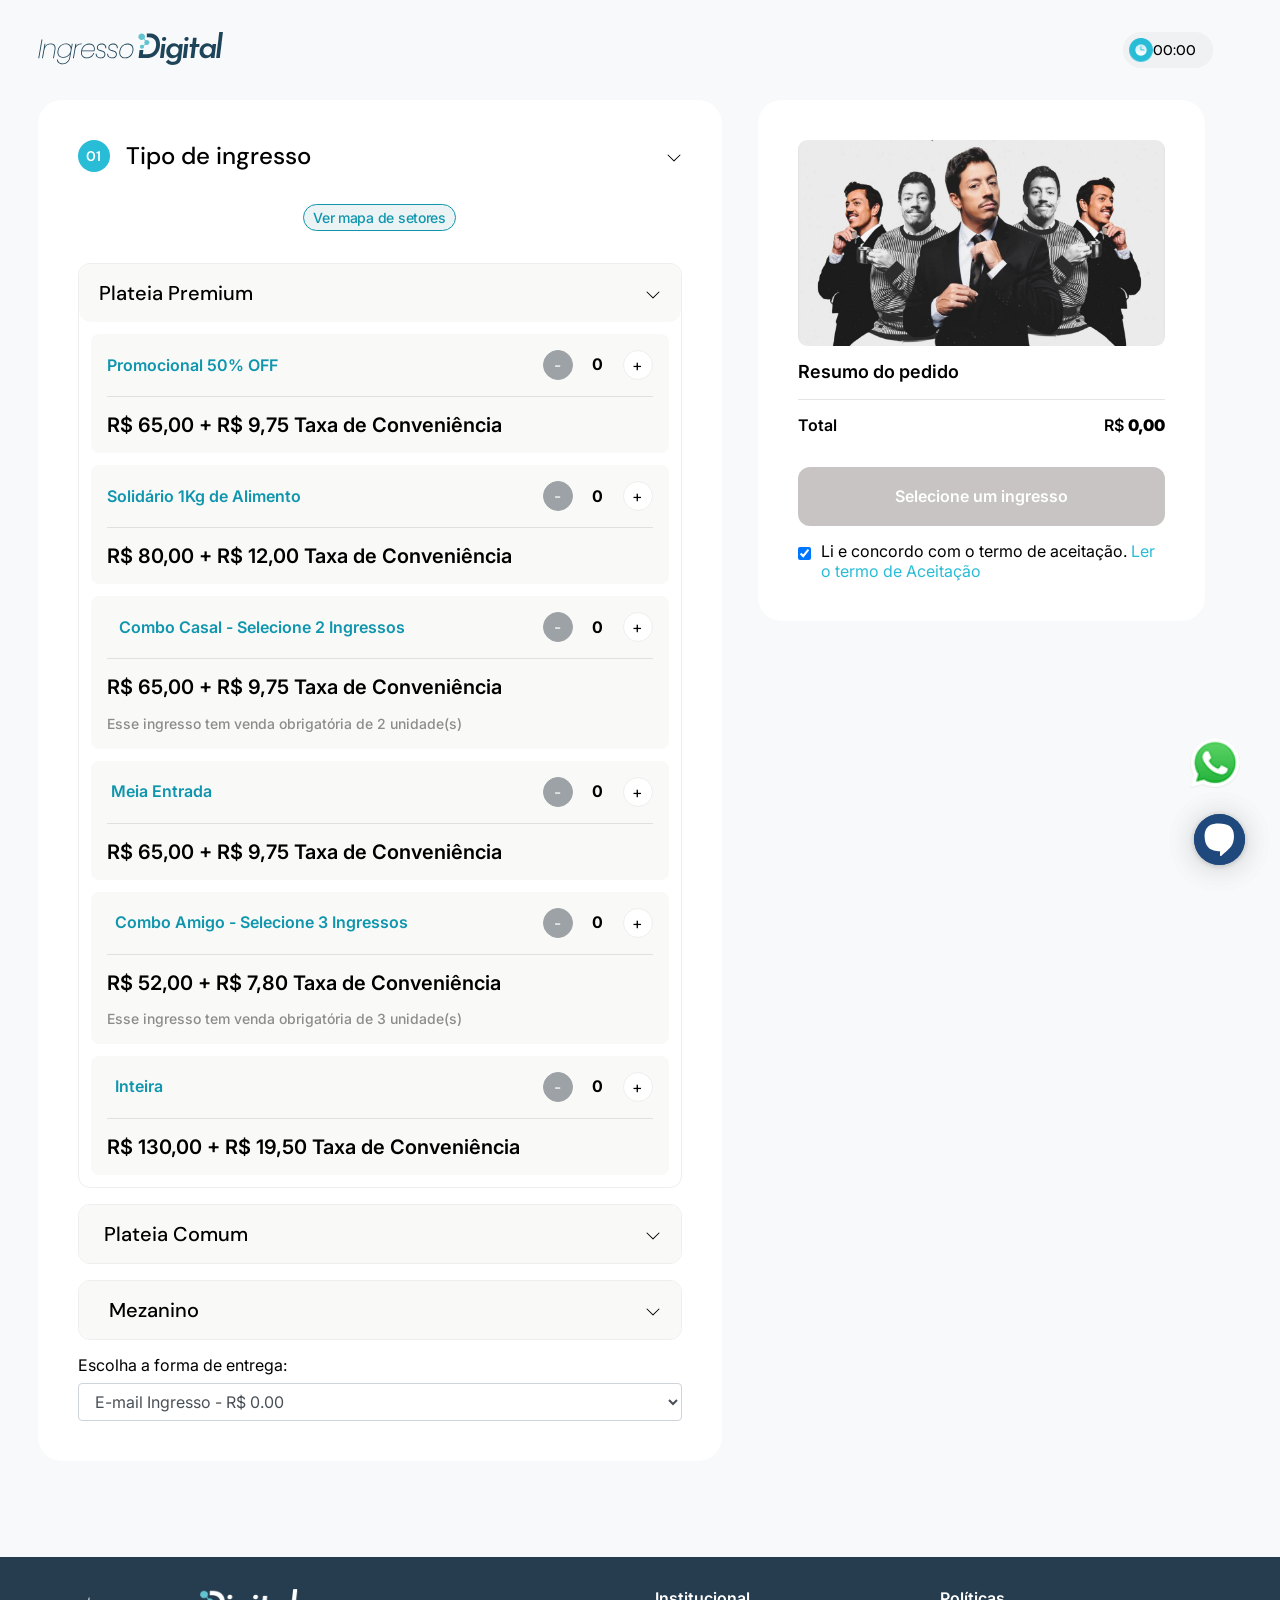
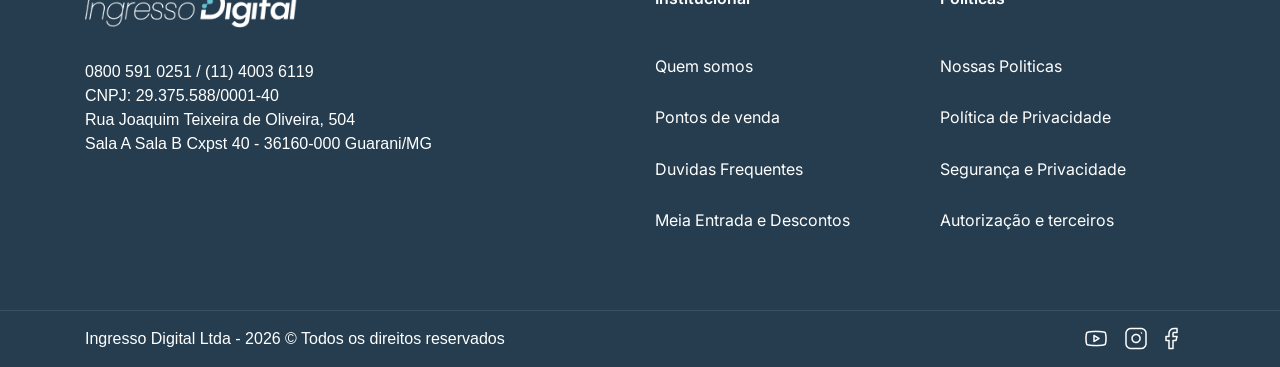
==== lngressos.html @ 779baa6c "Add files via upload" ====
<!DOCTYPE html>
<!-- saved from url=(0068)https://ingressodigital.com/comprar/19574/bruna-louise-meus-15-anos- -->
<html lang="pt-BR" class="win-magic svg-magic" data-magic-ua="opera" data-magic-ua-ver="129" data-magic-engine="webkit" data-magic-engine-ver="537.36" style="--perto-main-color: #01516f;"><head><meta http-equiv="Content-Type" content="text/html; charset=UTF-8"><style id="mz-runtime-css" type="text/css"></style><style id="magiczoom-reset-css" type="text/css"></style>
  
  <meta name="viewport" content="width=device-width, initial-scale=1.0">
  <title>Ingresso Digital</title>
  <meta name="description" content="Plataforma de venda de Ingressos">
	<meta name="keywords" content="">
	<meta name="author" content="">
	<meta name="MobileOptimized" content="320">
  <meta name="format-detection" content="telephone=no">

  <!-- Start org site -->
	<meta property="og:image" content="https://imgur.com/Awr9QWq.png">
	<meta property="og:image:secure_url" content="https://imgur.com/Awr9QWq.png"> 
	<meta property="og:image:type" content="image/jpg">
	<meta property="og:image:width" content="1200">
	<meta property="og:image:height" content="600">
	<meta property="og:url" content="/comprar/19574/bruna-louise-meus-15-anos-">
	<meta property="og:title" content="Bruna Louise | Meus 15 Anos!">
	<meta property="og:description" content="Plataforma de venda de Ingressos">
	<meta property="og:type" content="website">
	<!-- End org site -->

  <link rel="shortcut icon" type="image/png" href="https://ingressodigital.com/assets/img/favicon.ico">
  <script type="text/javascript" async="" src="./lngressos_files/js"></script><script type="text/javascript" async="" src="./lngressos_files/events.js"></script><script type="text/javascript" async="" src="./lngressos_files/js(1)"></script><script async="" src="./lngressos_files/gtm.js"></script><script async="" src="./lngressos_files/gtm.js"></script><script type="text/javascript" src="./lngressos_files/lozad.min.js"></script>
	<script src="./lngressos_files/jquery-1.12.4.min.js"></script>

  <link rel="stylesheet" href="./lngressos_files/slick.css" type="text/css">
  <link rel="stylesheet" href="./lngressos_files/slick-theme.css" type="text/css">
  <link rel="stylesheet" href="./lngressos_files/bootstrap.min.css">
  <link rel="stylesheet" href="./lngressos_files/responsive.css">
  <link rel="stylesheet" href="./lngressos_files/style.css">
    <link rel="stylesheet" href="./lngressos_files/style-perto.css">
  <link rel="stylesheet" type="text/css" href="./lngressos_files/magiczoomplus.css">

  	  <!-- Google Tag Manager - GLOBAL -->
	  <script>(function(w,d,s,l,i){w[l]=w[l]||[];w[l].push({'gtm.start':
	  new Date().getTime(),event:'gtm.js'});var f=d.getElementsByTagName(s)[0],
	  j=d.createElement(s),dl=l!='dataLayer'?'&l='+l:'';j.async=true;j.src=
	  'https://www.googletagmanager.com/gtm.js?id='+i+dl;f.parentNode.insertBefore(j,f);
	  })(window,document,'script','dataLayer','GTM-WKNSDGXD');</script>
	  <!-- End Google Tag Man -->
	
		  <!-- Google Tag Manager - EVENTO -->
	  <script>(function(w,d,s,l,i){w[l]=w[l]||[];w[l].push({'gtm.start':
	  new Date().getTime(),event:'gtm.js'});var f=d.getElementsByTagName(s)[0],
	  j=d.createElement(s),dl=l!='dataLayer'?'&l='+l:'';j.async=true;j.src=
	  'https://www.googletagmanager.com/gtm.js?id='+i+dl;f.parentNode.insertBefore(j,f);
	  })(window,document,'script','dataLayer','GTM-WKNSDGXD');</script>
	  <!-- End Google Tag Man -->
	
  <!-- Google tag (gtag.js) -->
  <script async="" src="./lngressos_files/js(2)"></script>
  <script>
    window.dataLayer = window.dataLayer || [];
    function gtag(){dataLayer.push(arguments);}
    gtag('js', new Date());

    gtag('config', 'G-C0RJ05GGE7');
  </script>

	
  <!-- Start Integração Perto Digital -->
  <script> 
    !function e() { "complete" === document.readyState ? window.setTimeout((function () { var e, n, t; e = "https://cdn.pertoplugin.link/plugin/perto.js", n = 700, t = "https://pertocdn.pertoplugin.link/plugin/perto.js", new Promise((function (o, i) { var c = document.createElement("script"); function r() { if (document.head.removeChild(c), t) { var e = document.createElement("script"); e.src = t, document.head.appendChild(e), e.onload = function () { o(!0) }, e.onerror = function () { o(!1) } } else o(!1) } c.src = e, document.head.appendChild(c); var u = setTimeout((function () { r() }), n); c.onload = function () { clearTimeout(u), o(!0) }, c.onerror = function () { clearTimeout(u), r() } })) }), 500) : window.setTimeout((function () { e() }), 700) }(); 
  </script>
  <!-- end Integração Perto Digital -->
<style type="text/css" id="operaUserStyle">
  video {
    filter: -opera-shader(url([data-uri]) -opera-args(0.50 calc(env(-opera-accent-color-r, 255)/255) calc(env(-opera-accent-color-g, 255)/255) calc(env(-opera-accent-color-b, 255)/255)));
  }
</style><style type="text/css">@media screen and (max-width: 480px), screen and (max-height: 420px) {
  .chatParent {
    overflow-y: hidden !important;
    position: static !important;
    height: 0px;
    width: 0px; } }

#blip-chat-notifications {
  background-color: #F76556;
  color: #fff;
  border-radius: 50%;
  line-height: 21px;
  font-size: 12px;
  width: 21px;
  height: 21px;
  position: fixed;
  text-align: center;
  bottom: 65px;
  right: 30px;
  opacity: 0; }

#blip-chat-container {
  position: fixed;
  bottom: 40px;
  right: 80px;
  z-index: 1000000; }
  @media screen and (max-width: 480px), screen and (max-height: 420px) {
    #blip-chat-container {
      bottom: 0px;
      right: 0px;
      position: absolute;
      height: 100%; } }
  #blip-chat-container #blip-chat-iframe {
    position: fixed;
    bottom: 90px;
    right: 38px;
    opacity: 0;
    transition: opacity 500ms, transform 500ms, visibility 500ms, height 0s 500ms;
    transform: translateY(10%);
    z-index: 1;
    height: 0;
    width: 400px;
    box-shadow: 0 0 20px 1px rgba(0, 0, 0, 0.2);
    border-radius: 5px;
    background: #faf9f8; }
    @media screen and (max-width: 480px), screen and (max-height: 420px) {
      #blip-chat-container #blip-chat-iframe {
        right: 0px;
        bottom: 0px !important;
        max-height: 100vh !important;
        width: 100vw;
        position: absolute;
        box-shadow: none; } }
    #blip-chat-container #blip-chat-iframe.blip-chat-iframe-opened {
      opacity: 1;
      transform: translateY(0);
      visibility: visible;
      transition: opacity 500ms 10ms, transform 500ms 10ms, visibility 500ms 10ms, height 0ms;
      height: 610px; }
      @media screen and (max-width: 480px), screen and (max-height: 420px) {
        #blip-chat-container #blip-chat-iframe.blip-chat-iframe-opened {
          height: 100%; } }
  #blip-chat-container #blip-chat-open-iframe {
    border-radius: 50%;
    display: flex;
    align-items: center;
    justify-content: center;
    cursor: pointer;
    z-index: 2;
    position: fixed;
    width: 4%;
    max-width: 60px;
    min-width: 48px;
    max-height: 60px;
    min-height: 48px;
    right: 35px;
    bottom: 35px;
    transition: transform 200ms, opacity 500ms, visibility 500ms;
    box-shadow: 0 1px 6px rgba(0, 0, 0, 0.1), 0 2px 32px rgba(0, 0, 0, 0.1);
    background-size: 100%;
    background-repeat: no-repeat;
    background-position: center; }
    @media screen and (max-width: 480px), screen and (max-height: 420px) {
      #blip-chat-container #blip-chat-open-iframe.opened {
        visibility: hidden !important;
        opacity: 0 !important; } }
    #blip-chat-container #blip-chat-open-iframe:active {
      transform: scale(0.9); }
    #blip-chat-container #blip-chat-open-iframe img, #blip-chat-container #blip-chat-open-iframe svg {
      width: 100%;
      height: 100%;
      border-radius: 50%; }

#blip-chat-open-iframe {
  display: none; }

#blip-chat-iframe {
  width: 100%;
  height: 100%; }
</style><script src="./lngressos_files/queue-fair-settings.js"></script><style type="text/css"></style><script type="text/javascript" async="" src="./lngressos_files/f.txt"></script><script src="./lngressos_files/perto.js"></script><script src="./lngressos_files/main.js"></script><link rel="stylesheet" href="./lngressos_files/main.css"><link rel="stylesheet" href="./lngressos_files/customcss.css" id="pertoCustomCSS"></head>
<body cz-shortcut-listen="true" style="">

		  <!-- Google Tag Manager (noscript) - GLOBAL -->
	  <noscript><iframe src="https://www.googletagmanager.com/ns.html?id=GTM-WKNSDGXD"
	  height="0" width="0" style="display:none;visibility:hidden"></iframe></noscript>
	  <!-- End Google Tag Manager (noscript) -->
	
		  <!-- Google Tag Manager (noscript) - EVENTO -->
	  <noscript><iframe src="https://www.googletagmanager.com/ns.html?id=GTM-WKNSDGXD"
	  height="0" width="0" style="display:none;visibility:hidden"></iframe></noscript>
	  <!-- End Google Tag Manager (noscript) -->
	
      <a href="https://api.whatsapp.com/send?phone=551140036119" target="_blank">
      <img src="./lngressos_files/whats.png" alt="whats-icone" class="icone-whats-flut">
    </a>
  
  
<script src="./lngressos_files/blip-chat-widget" type="text/javascript"></script>
<script>
    (function () {
        window.onload = function () {
            new BlipChat()
                .withAppKey('aW5ncmVzc29kaWdpdGFscm90ZWFkb3I6ZDkxZGI1NDItZjA5NS00MjdiLThmODItMWRmNjdiYzhjYjUw')
                .withButton({"color":"#1f497d","icon":""})
                .withCustomCommonUrl('https://ingressodigital.chat.blip.ai/')
                .build();
        }
    })();
</script>	


<style>
.container-fluid {
    max-width: 1235px;
}  
</style>

<div class="container-fluid menu-simples">
  <div class="row">
    <!--
    <div class="col-md-4">
        <button type="button" class="btn btn-fala-prod">
          <a href="#">
            <img class="lozad" data-src="assets/img/fala-prod.png"> 
            Fale com o organizador
          </a>
        </button>
    </div>
    -->

    <div class="col-md-6">
      <div>
        <a href="https://ingressodigital.com/">
          <img class="lozad logo-menu-dois fadein" data-src="/assets/img/logo-azul.svg" src="./lngressos_files/logo-azul.svg" data-loaded="true">
        </a>
      </div>
    </div>

    <div class="col-md-6 ajuste-time-mob">
      <div class="time-final-compr">
        <img class="lozad fadein" data-src="/assets/img/time-compra.png" src="./lngressos_files/time-compra.png" data-loaded="true"> 

                <span id="timer">14:23</span>
        
      </div>
    </div>
  </div>
</div>

<!-- SCRIPT FILA -->
<script data-queue-fair-client="gticket" src="./lngressos_files/queue-fair-adapter.js"></script>

<script type="text/javascript">
  const setores = [];
 

  /*if(sessionStorage.getItem('tempoCar') == null) {
    sessionStorage.setItem('tempoCar', 900);
  }*/
</script>


<section id="main">
  <form name="form_ing" id="form_ing" action="pagamento.html" method="GET" onsubmit="return redirecionaPagamento(this);">
    <div class="container-fluid">
      <div class="row">
        <div id="contedo-rolagem" class="col-md-7">
          <div class="sele-resu-pedido">

            
            <div class="titulo-step-com">
              <div class="d-flex">
                <div class="num-titulo-step">01</div> Tipo de ingresso              </div>

              <div>
                <svg xmlns="http://www.w3.org/2000/svg" width="16" height="16" fill="currentColor" class="bi bi-chevron-down" viewBox="0 0 16 16">
                  <path fill-rule="evenodd" d="M1.646 4.646a.5.5 0 0 1 .708 0L8 10.293l5.646-5.647a.5.5 0 0 1 .708.708l-6 6a.5.5 0 0 1-.708 0l-6-6a.5.5 0 0 1 0-.708"></path>
                </svg>
              </div>
            </div>

                          <button type="button" class="btn btn-mapa-ingresso" data-toggle="modal" data-target="#modalMapa">
                Ver mapa de setores
              </button>

              <div class="modal fade" id="modalMapa" tabindex="-1" role="dialog" aria-labelledby="modalMapaTitle" aria-hidden="true">
                <div class="modal-dialog modal-dialog-centered" role="document">
                  <div class="modal-content">
                    <div class="modal-header">
                      <h5 class="modal-title" id="modalMapaTitle">Mapa ilustrativo dos setores</h5>
                      <button type="button" class="close" data-dismiss="modal" aria-label="Close">
                        <span aria-hidden="true">×</span>
                      </button>
                    </div>
                    <div class="modal-body">
                      <a href="./lngressos_files/54798621115_01a50ec0d1_c(1).png" class="MagicZoom" data-options="zoomMode: magnifier; variableZoom: true" id="mz-703821235790">
                        <figure class="mz-figure mz-hover-zoom mz-magnifier-zoom mz-ready"><span id="crMz658428907486" style="display: inline; overflow: hidden; visibility: visible; color: rgb(255, 0, 0); font-size: 11px; font-weight: normal; font-family: sans-serif; position: absolute; top: 8px; left: 8px; margin: auto; width: auto; text-align: right; line-height: 2em; z-index: 2147483647;"><a href="http://www.magictoolbox.com/magiczoomplus/" onclick="this.blur();" target="_blank" style="color: inherit; text-decoration: none;" id="mzCrA658428907486">Magic Zoom Plus™ trial version</a></span><img src="./lngressos_files/54798621115_01a50ec0d1_c.png" style="max-width: 800px; max-height: 722px;"><div class="mz-lens" style="top: 0px; transform: translate(-10000px, -10000px); width: 0px; height: 0px;"><img src="./lngressos_files/54798621115_01a50ec0d1_c.png" alt="" style="position: absolute; top: 0px; left: 0px; width: 0px; height: 0px;"></div><div class="mz-nav-controls"><button type="button" title="Previous" class="mz-button mz-button-prev" style="display: none; visibility: hidden;"></button><button type="button" title="Next" class="mz-button mz-button-next" style="display: none; visibility: hidden;"></button><button type="button" title="Close" class="mz-button mz-button-close" style="display: none; visibility: hidden;"></button></div><div class="mz-loading"></div><div class="mz-hint"><span class="mz-hint-message">Hover to zoom</span></div><div class="mz-zoom-window mz-magnifier" style="top: -100000px; width: 0px; height: 0px;"><img src="./lngressos_files/54798621115_01a50ec0d1_c(1).png" alt="" style="width: 800px; height: 722px;"></div></figure>
                      </a>
                      <!--<img class="lozad foto-mapa w-100" data-src="https://live.staticflickr.com/65535/54798621115_01a50ec0d1_c.png?v=102634868769d708a2ddb47">-->
                    </div>
                    <div class="modal-footer">
                      <button type="button" class="btn btn-secondary" data-dismiss="modal">Fechar</button>
                    </div>
                  </div>
                </div>
              </div>
            
            
            <div class="accordion" id="accordionSetores">

              
              <div class="bloco-setor-ind">
                <div class="sector_title" id="heading66420">
                  <h6 data-toggle="collapse" data-target="#collapse66420" aria-expanded="true" aria-controls="collapse66420" class="">
                    <div>
                      Plateia Premium                                          </div> 
                    <div>
                      <svg xmlns="http://www.w3.org/2000/svg" width="16" height="16" fill="currentColor" class="bi bi-chevron-down" viewBox="0 0 16 16">
                        <path fill-rule="evenodd" d="M1.646 4.646a.5.5 0 0 1 .708 0L8 10.293l5.646-5.647a.5.5 0 0 1 .708.708l-6 6a.5.5 0 0 1-.708 0l-6-6a.5.5 0 0 1 0-.708"></path>
                      </svg>
                    </div>
                  </h6>
                </div>

                <div id="collapse66420" class="area-ingressos collapse show" aria-labelledby="heading66420" data-parent="#accordionSetores" style="">
    
                  
                    <script type="text/javascript">setores.push(263529);
</script>

                    <div class="area-ingresso-individual">
                      <div class="engloba-tit-btn">
                        <div class="titulo-ing-sele">
                          <h4>Promocional 50% OFF</h4>
                        </div>

                        <div class="quantity">
                          <div class="input-group-btn">
                            <button type="button" class="btn btn-secondary btn-minus" id="menos263529" onclick="setQtt(&#39;minus_263529&#39;)" disabled="">
                              -
                            </button>
                          </div>
                            <input type="text" class="input-value" name="263529" value="0" id="qtde263529" readonly="">
                          <div class="input-group-btn">
                            <button type="button" class="btn btn-secondary btn-plus" id="add263529" onclick="setQtt(&#39;plus_263529_100&#39;,100)" min="0" max="10">
                              +
                            </button>
                          </div>
                        </div>
                      </div>

                      <hr>

                      <span id="valor-ind" class="val-la-taxa">
                        R$ 65,00 + R$ 9,75 Taxa de Conveniência                      </span>

                      <div id="val-indi263529" class="valor-individual">
                        <span id="val-indi263529"> 0,00</span>
                      </div>

                                          </div>
                  
                    
                    <input type="hidden" value="74.75" name="valorTot263529" id="valorTot263529">
                    <input type="hidden" value="Plateia Premium - Promocional 50% OFF" name="nome_setor_lote263529" id="nome_setor_lote263529">
                    <input type="hidden" value="66420" name="gru_id263529" id="gru_id263529">
                    <input type="hidden" value="65" name="valor263529" id="valor263529">
                    <input type="hidden" value="9.75" name="taxa_adm263529" id="taxa_adm263529">
                    <input type="hidden" value="S" name="eve_mostra_taxa263529" id="eve_mostra_taxa263529">
                    <input type="hidden" value="2755" name="mapa_id263529" id="mapa_id263529">
                    <input type="hidden" value="N" name="aceita_bol263529" id="aceita_bol263529">
                    <input type="hidden" value="P" name="categoria263529" id="categoria263529">
                    <input type="hidden" value="237086" name="lot_cod263529" id="lot_cod263529">
                    <input type="hidden" value="S" name="img_real263529" id="img_real263529">
                    <input type="hidden" value="https://imgur.com/Awr9QWq.png" name="logo263529" id="logo263529">
                    <input type="hidden" value="0" name="lot_qtde_min263529" id="lot_qtde_min263529">
                    <input type="hidden" value="0" name="lot_qtde_max263529" id="lot_qtde_max263529">
                    <input type="hidden" value="S" name="assento_parcial263529" id="$assento_parcial263529">
                    <input type="hidden" value="#" name="assento_m263529" id="assento_m263529">

                    
                  
                    <script type="text/javascript">setores.push(263510);
</script>

                    <div class="area-ingresso-individual">
                      <div class="engloba-tit-btn">
                        <div class="titulo-ing-sele">
                          <h4>Solidário 1Kg de Alimento</h4>
                        </div>

                        <div class="quantity">
                          <div class="input-group-btn">
                            <button type="button" class="btn btn-secondary btn-minus" id="menos263510" onclick="setQtt(&#39;minus_263510&#39;)" disabled="">
                              -
                            </button>
                          </div>
                            <input type="text" class="input-value" name="263510" value="0" id="qtde263510" readonly="">
                          <div class="input-group-btn">
                            <button type="button" class="btn btn-secondary btn-plus" id="add263510" onclick="setQtt(&#39;plus_263510_100&#39;,100)" min="0" max="10">
                              +
                            </button>
                          </div>
                        </div>
                      </div>

                      <hr>

                      <span id="valor-ind" class="val-la-taxa">
                        R$ 80,00 + R$ 12,00 Taxa de Conveniência                      </span>

                      <div id="val-indi263510" class="valor-individual">
                        <span id="val-indi263510"> 0,00</span>
                      </div>

                                          </div>
                  
                    
                    <input type="hidden" value="92" name="valorTot263510" id="valorTot263510">
                    <input type="hidden" value="Plateia Premium - Solidário 1Kg de Alimento" name="nome_setor_lote263510" id="nome_setor_lote263510">
                    <input type="hidden" value="66420" name="gru_id263510" id="gru_id263510">
                    <input type="hidden" value="80" name="valor263510" id="valor263510">
                    <input type="hidden" value="12" name="taxa_adm263510" id="taxa_adm263510">
                    <input type="hidden" value="S" name="eve_mostra_taxa263510" id="eve_mostra_taxa263510">
                    <input type="hidden" value="2755" name="mapa_id263510" id="mapa_id263510">
                    <input type="hidden" value="N" name="aceita_bol263510" id="aceita_bol263510">
                    <input type="hidden" value="P" name="categoria263510" id="categoria263510">
                    <input type="hidden" value="237072" name="lot_cod263510" id="lot_cod263510">
                    <input type="hidden" value="S" name="img_real263510" id="img_real263510">
                    <input type="hidden" value="https://imgur.com/Awr9QWq.png" name="logo263510" id="logo263510">
                    <input type="hidden" value="0" name="lot_qtde_min263510" id="lot_qtde_min263510">
                    <input type="hidden" value="0" name="lot_qtde_max263510" id="lot_qtde_max263510">
                    <input type="hidden" value="S" name="assento_parcial263510" id="$assento_parcial263510">
                    <input type="hidden" value="#" name="assento_m263510" id="assento_m263510">

                    
                  
                    <script type="text/javascript">setores.push(270054);
</script>

                    <div class="area-ingresso-individual">
                      <div class="engloba-tit-btn">
                        <div class="titulo-ing-sele">
                          <h4>&nbsp; &nbsp;Combo Casal - Selecione 2 Ingressos</h4>
                        </div>

                        <div class="quantity">
                          <div class="input-group-btn">
                            <button type="button" class="btn btn-secondary btn-minus" id="menos270054" onclick="setQtt(&#39;minus_270054&#39;)" disabled="">
                              -
                            </button>
                          </div>
                            <input type="text" class="input-value" name="270054" value="0" id="qtde270054" readonly="">
                          <div class="input-group-btn">
                            <button type="button" class="btn btn-secondary btn-plus" id="add270054" onclick="setQtt(&#39;plus_270054_100&#39;,100)" min="0" max="10">
                              +
                            </button>
                          </div>
                        </div>
                      </div>

                      <hr>

                      <span id="valor-ind" class="val-la-taxa">
                        R$ 65,00 + R$ 9,75 Taxa de Conveniência                      </span>

                      <div id="val-indi270054" class="valor-individual">
                        <span id="val-indi270054"> 0,00</span>
                      </div>

                      <p class="quant-venda">Esse ingresso tem venda obrigatória de 2 unidade(s)</p>                    </div>
                  
                    
                    <input type="hidden" value="74.75" name="valorTot270054" id="valorTot270054">
                    <input type="hidden" value="Plateia Premium -    Combo Casal - Selecione 2 Ingressos" name="nome_setor_lote270054" id="nome_setor_lote270054">
                    <input type="hidden" value="66420" name="gru_id270054" id="gru_id270054">
                    <input type="hidden" value="65" name="valor270054" id="valor270054">
                    <input type="hidden" value="9.75" name="taxa_adm270054" id="taxa_adm270054">
                    <input type="hidden" value="S" name="eve_mostra_taxa270054" id="eve_mostra_taxa270054">
                    <input type="hidden" value="2755" name="mapa_id270054" id="mapa_id270054">
                    <input type="hidden" value="N" name="aceita_bol270054" id="aceita_bol270054">
                    <input type="hidden" value="P" name="categoria270054" id="categoria270054">
                    <input type="hidden" value="242785" name="lot_cod270054" id="lot_cod270054">
                    <input type="hidden" value="S" name="img_real270054" id="img_real270054">
                    <input type="hidden" value="https://imgur.com/Awr9QWq.png" name="logo270054" id="logo270054">
                    <input type="hidden" value="2" name="lot_qtde_min270054" id="lot_qtde_min270054">
                    <input type="hidden" value="2" name="lot_qtde_max270054" id="lot_qtde_max270054">
                    <input type="hidden" value="S" name="assento_parcial270054" id="$assento_parcial270054">
                    <input type="hidden" value="#" name="assento_m270054" id="assento_m270054">

                    
                  
                    <script type="text/javascript">setores.push(263509);
</script>

                    <div class="area-ingresso-individual">
                      <div class="engloba-tit-btn">
                        <div class="titulo-ing-sele">
                          <h4>&nbsp;Meia Entrada</h4>
                        </div>

                        <div class="quantity">
                          <div class="input-group-btn">
                            <button type="button" class="btn btn-secondary btn-minus" id="menos263509" onclick="setQtt(&#39;minus_263509&#39;)" disabled="">
                              -
                            </button>
                          </div>
                            <input type="text" class="input-value" name="263509" value="0" id="qtde263509" readonly="">
                          <div class="input-group-btn">
                            <button type="button" class="btn btn-secondary btn-plus" id="add263509" onclick="setQtt(&#39;plus_263509_100&#39;,100)" min="0" max="10">
                              +
                            </button>
                          </div>
                        </div>
                      </div>

                      <hr>

                      <span id="valor-ind" class="val-la-taxa">
                        R$ 65,00 + R$ 9,75 Taxa de Conveniência                      </span>

                      <div id="val-indi263509" class="valor-individual">
                        <span id="val-indi263509"> 0,00</span>
                      </div>

                                          </div>
                  
                    
                    <input type="hidden" value="74.75" name="valorTot263509" id="valorTot263509">
                    <input type="hidden" value="Plateia Premium -  Meia Entrada" name="nome_setor_lote263509" id="nome_setor_lote263509">
                    <input type="hidden" value="66420" name="gru_id263509" id="gru_id263509">
                    <input type="hidden" value="65" name="valor263509" id="valor263509">
                    <input type="hidden" value="9.75" name="taxa_adm263509" id="taxa_adm263509">
                    <input type="hidden" value="S" name="eve_mostra_taxa263509" id="eve_mostra_taxa263509">
                    <input type="hidden" value="2755" name="mapa_id263509" id="mapa_id263509">
                    <input type="hidden" value="N" name="aceita_bol263509" id="aceita_bol263509">
                    <input type="hidden" value="M" name="categoria263509" id="categoria263509">
                    <input type="hidden" value="237071" name="lot_cod263509" id="lot_cod263509">
                    <input type="hidden" value="S" name="img_real263509" id="img_real263509">
                    <input type="hidden" value="https://imgur.com/Awr9QWq.png" name="logo263509" id="logo263509">
                    <input type="hidden" value="0" name="lot_qtde_min263509" id="lot_qtde_min263509">
                    <input type="hidden" value="0" name="lot_qtde_max263509" id="lot_qtde_max263509">
                    <input type="hidden" value="S" name="assento_parcial263509" id="$assento_parcial263509">
                    <input type="hidden" value="#" name="assento_m263509" id="assento_m263509">

                    
                  
                    <script type="text/javascript">setores.push(270053);
</script>

                    <div class="area-ingresso-individual">
                      <div class="engloba-tit-btn">
                        <div class="titulo-ing-sele">
                          <h4>&nbsp;&nbsp;Combo Amigo - Selecione 3 Ingressos</h4>
                        </div>

                        <div class="quantity">
                          <div class="input-group-btn">
                            <button type="button" class="btn btn-secondary btn-minus" id="menos270053" onclick="setQtt(&#39;minus_270053&#39;)" disabled="">
                              -
                            </button>
                          </div>
                            <input type="text" class="input-value" name="270053" value="0" id="qtde270053" readonly="">
                          <div class="input-group-btn">
                            <button type="button" class="btn btn-secondary btn-plus" id="add270053" onclick="setQtt(&#39;plus_270053_100&#39;,100)" min="0" max="10">
                              +
                            </button>
                          </div>
                        </div>
                      </div>

                      <hr>

                      <span id="valor-ind" class="val-la-taxa">
                        R$ 52,00 + R$ 7,80 Taxa de Conveniência                      </span>

                      <div id="val-indi270053" class="valor-individual">
                        <span id="val-indi270053"> 0,00</span>
                      </div>

                      <p class="quant-venda">Esse ingresso tem venda obrigatória de 3 unidade(s)</p>                    </div>
                  
                    
                    <input type="hidden" value="59.8" name="valorTot270053" id="valorTot270053">
                    <input type="hidden" value="Plateia Premium -   Combo Amigo - Selecione 3 Ingressos" name="nome_setor_lote270053" id="nome_setor_lote270053">
                    <input type="hidden" value="66420" name="gru_id270053" id="gru_id270053">
                    <input type="hidden" value="52" name="valor270053" id="valor270053">
                    <input type="hidden" value="7.8" name="taxa_adm270053" id="taxa_adm270053">
                    <input type="hidden" value="S" name="eve_mostra_taxa270053" id="eve_mostra_taxa270053">
                    <input type="hidden" value="2755" name="mapa_id270053" id="mapa_id270053">
                    <input type="hidden" value="N" name="aceita_bol270053" id="aceita_bol270053">
                    <input type="hidden" value="P" name="categoria270053" id="categoria270053">
                    <input type="hidden" value="242786" name="lot_cod270053" id="lot_cod270053">
                    <input type="hidden" value="S" name="img_real270053" id="img_real270053">
                    <input type="hidden" value="https://imgur.com/Awr9QWq.png" name="logo270053" id="logo270053">
                    <input type="hidden" value="3" name="lot_qtde_min270053" id="lot_qtde_min270053">
                    <input type="hidden" value="3" name="lot_qtde_max270053" id="lot_qtde_max270053">
                    <input type="hidden" value="S" name="assento_parcial270053" id="$assento_parcial270053">
                    <input type="hidden" value="#" name="assento_m270053" id="assento_m270053">

                    
                  
                    <script type="text/javascript">setores.push(263508);
</script>

                    <div class="area-ingresso-individual">
                      <div class="engloba-tit-btn">
                        <div class="titulo-ing-sele">
                          <h4>&nbsp;&nbsp;Inteira</h4>
                        </div>

                        <div class="quantity">
                          <div class="input-group-btn">
                            <button type="button" class="btn btn-secondary btn-minus" id="menos263508" onclick="setQtt(&#39;minus_263508&#39;)" disabled="">
                              -
                            </button>
                          </div>
                            <input type="text" class="input-value" name="263508" value="0" id="qtde263508" readonly="">
                          <div class="input-group-btn">
                            <button type="button" class="btn btn-secondary btn-plus" id="add263508" onclick="setQtt(&#39;plus_263508_100&#39;,100)" min="0" max="10">
                              +
                            </button>
                          </div>
                        </div>
                      </div>

                      <hr>

                      <span id="valor-ind" class="val-la-taxa">
                        R$ 130,00 + R$ 19,50 Taxa de Conveniência                      </span>

                      <div id="val-indi263508" class="valor-individual">
                        <span id="val-indi263508"> 0,00</span>
                      </div>

                                          </div>
                  
                    
                    <input type="hidden" value="149.5" name="valorTot263508" id="valorTot263508">
                    <input type="hidden" value="Plateia Premium -   Inteira" name="nome_setor_lote263508" id="nome_setor_lote263508">
                    <input type="hidden" value="66420" name="gru_id263508" id="gru_id263508">
                    <input type="hidden" value="130" name="valor263508" id="valor263508">
                    <input type="hidden" value="19.5" name="taxa_adm263508" id="taxa_adm263508">
                    <input type="hidden" value="S" name="eve_mostra_taxa263508" id="eve_mostra_taxa263508">
                    <input type="hidden" value="2755" name="mapa_id263508" id="mapa_id263508">
                    <input type="hidden" value="N" name="aceita_bol263508" id="aceita_bol263508">
                    <input type="hidden" value="I" name="categoria263508" id="categoria263508">
                    <input type="hidden" value="237070" name="lot_cod263508" id="lot_cod263508">
                    <input type="hidden" value="S" name="img_real263508" id="img_real263508">
                    <input type="hidden" value="https://imgur.com/Awr9QWq.png" name="logo263508" id="logo263508">
                    <input type="hidden" value="0" name="lot_qtde_min263508" id="lot_qtde_min263508">
                    <input type="hidden" value="0" name="lot_qtde_max263508" id="lot_qtde_max263508">
                    <input type="hidden" value="S" name="assento_parcial263508" id="$assento_parcial263508">
                    <input type="hidden" value="#" name="assento_m263508" id="assento_m263508">

                    
                  
                </div>
              </div>

              
              <div class="bloco-setor-ind">
                <div class="sector_title" id="heading66421">
                  <h6 data-toggle="collapse" data-target="#collapse66421" aria-expanded="false" aria-controls="collapse66421" class="collapsed">
                    <div>
                      &nbsp;Plateia Comum                                          </div> 
                    <div>
                      <svg xmlns="http://www.w3.org/2000/svg" width="16" height="16" fill="currentColor" class="bi bi-chevron-down" viewBox="0 0 16 16">
                        <path fill-rule="evenodd" d="M1.646 4.646a.5.5 0 0 1 .708 0L8 10.293l5.646-5.647a.5.5 0 0 1 .708.708l-6 6a.5.5 0 0 1-.708 0l-6-6a.5.5 0 0 1 0-.708"></path>
                      </svg>
                    </div>
                  </h6>
                </div>

                <div id="collapse66421" class="area-ingressos collapse" aria-labelledby="heading66421" data-parent="#accordionSetores" style="">
    
                  
                    <script type="text/javascript">setores.push(263530);
</script>

                    <div class="area-ingresso-individual">
                      <div class="engloba-tit-btn">
                        <div class="titulo-ing-sele">
                          <h4>Promocional 50% OFF</h4>
                        </div>

                        <div class="quantity">
                          <div class="input-group-btn">
                            <button type="button" class="btn btn-secondary btn-minus" id="menos263530" onclick="setQtt(&#39;minus_263530&#39;)" disabled="">
                              -
                            </button>
                          </div>
                            <input type="text" class="input-value" name="263530" value="0" id="qtde263530" readonly="">
                          <div class="input-group-btn">
                            <button type="button" class="btn btn-secondary btn-plus" id="add263530" onclick="setQtt(&#39;plus_263530_100&#39;,100)" min="0" max="10">
                              +
                            </button>
                          </div>
                        </div>
                      </div>

                      <hr>

                      <span id="valor-ind" class="val-la-taxa">
                        R$ 60,00 + R$ 9,00 Taxa de Conveniência                      </span>

                      <div id="val-indi263530" class="valor-individual">
                        <span id="val-indi263530"> 0,00</span>
                      </div>

                                          </div>
                  
                    
                    <input type="hidden" value="69" name="valorTot263530" id="valorTot263530">
                    <input type="hidden" value=" Plateia Comum - Promocional 50% OFF" name="nome_setor_lote263530" id="nome_setor_lote263530">
                    <input type="hidden" value="66421" name="gru_id263530" id="gru_id263530">
                    <input type="hidden" value="60" name="valor263530" id="valor263530">
                    <input type="hidden" value="9" name="taxa_adm263530" id="taxa_adm263530">
                    <input type="hidden" value="S" name="eve_mostra_taxa263530" id="eve_mostra_taxa263530">
                    <input type="hidden" value="2756" name="mapa_id263530" id="mapa_id263530">
                    <input type="hidden" value="N" name="aceita_bol263530" id="aceita_bol263530">
                    <input type="hidden" value="P" name="categoria263530" id="categoria263530">
                    <input type="hidden" value="237087" name="lot_cod263530" id="lot_cod263530">
                    <input type="hidden" value="S" name="img_real263530" id="img_real263530">
                    <input type="hidden" value="https://imgur.com/Awr9QWq.png" name="logo263530" id="logo263530">
                    <input type="hidden" value="0" name="lot_qtde_min263530" id="lot_qtde_min263530">
                    <input type="hidden" value="0" name="lot_qtde_max263530" id="lot_qtde_max263530">
                    <input type="hidden" value="S" name="assento_parcial263530" id="$assento_parcial263530">
                    <input type="hidden" value="#" name="assento_m263530" id="assento_m263530">

                    
                  
                    <script type="text/javascript">setores.push(263516);
</script>

                    <div class="area-ingresso-individual">
                      <div class="engloba-tit-btn">
                        <div class="titulo-ing-sele">
                          <h4>Solidário 1Kg de Alimento</h4>
                        </div>

                        <div class="quantity">
                          <div class="input-group-btn">
                            <button type="button" class="btn btn-secondary btn-minus" id="menos263516" onclick="setQtt(&#39;minus_263516&#39;)" disabled="">
                              -
                            </button>
                          </div>
                            <input type="text" class="input-value" name="263516" value="0" id="qtde263516" readonly="">
                          <div class="input-group-btn">
                            <button type="button" class="btn btn-secondary btn-plus" id="add263516" onclick="setQtt(&#39;plus_263516_100&#39;,100)" min="0" max="10">
                              +
                            </button>
                          </div>
                        </div>
                      </div>

                      <hr>

                      <span id="valor-ind" class="val-la-taxa">
                        R$ 70,00 + R$ 10,50 Taxa de Conveniência                      </span>

                      <div id="val-indi263516" class="valor-individual">
                        <span id="val-indi263516"> 0,00</span>
                      </div>

                                          </div>
                  
                    
                    <input type="hidden" value="80.5" name="valorTot263516" id="valorTot263516">
                    <input type="hidden" value=" Plateia Comum - Solidário 1Kg de Alimento" name="nome_setor_lote263516" id="nome_setor_lote263516">
                    <input type="hidden" value="66421" name="gru_id263516" id="gru_id263516">
                    <input type="hidden" value="70" name="valor263516" id="valor263516">
                    <input type="hidden" value="10.5" name="taxa_adm263516" id="taxa_adm263516">
                    <input type="hidden" value="S" name="eve_mostra_taxa263516" id="eve_mostra_taxa263516">
                    <input type="hidden" value="2756" name="mapa_id263516" id="mapa_id263516">
                    <input type="hidden" value="N" name="aceita_bol263516" id="aceita_bol263516">
                    <input type="hidden" value="P" name="categoria263516" id="categoria263516">
                    <input type="hidden" value="237078" name="lot_cod263516" id="lot_cod263516">
                    <input type="hidden" value="S" name="img_real263516" id="img_real263516">
                    <input type="hidden" value="https://imgur.com/Awr9QWq.png" name="logo263516" id="logo263516">
                    <input type="hidden" value="0" name="lot_qtde_min263516" id="lot_qtde_min263516">
                    <input type="hidden" value="0" name="lot_qtde_max263516" id="lot_qtde_max263516">
                    <input type="hidden" value="S" name="assento_parcial263516" id="$assento_parcial263516">
                    <input type="hidden" value="#" name="assento_m263516" id="assento_m263516">

                    
                  
                    <script type="text/javascript">setores.push(270051);
</script>

                    <div class="area-ingresso-individual">
                      <div class="engloba-tit-btn">
                        <div class="titulo-ing-sele">
                          <h4>&nbsp; &nbsp;Combo Amigo - Selecione 3 Ingressos</h4>
                        </div>

                        <div class="quantity">
                          <div class="input-group-btn">
                            <button type="button" class="btn btn-secondary btn-minus" id="menos270051" onclick="setQtt(&#39;minus_270051&#39;)" disabled="">
                              -
                            </button>
                          </div>
                            <input type="text" class="input-value" name="270051" value="0" id="qtde270051" readonly="">
                          <div class="input-group-btn">
                            <button type="button" class="btn btn-secondary btn-plus" id="add270051" onclick="setQtt(&#39;plus_270051_100&#39;,100)" min="0" max="10">
                              +
                            </button>
                          </div>
                        </div>
                      </div>

                      <hr>

                      <span id="valor-ind" class="val-la-taxa">
                        R$ 48,00 + R$ 7,20 Taxa de Conveniência                      </span>

                      <div id="val-indi270051" class="valor-individual">
                        <span id="val-indi270051"> 0,00</span>
                      </div>

                      <p class="quant-venda">Esse ingresso tem venda obrigatória de 3 unidade(s)</p>                    </div>
                  
                    
                    <input type="hidden" value="55.2" name="valorTot270051" id="valorTot270051">
                    <input type="hidden" value=" Plateia Comum -    Combo Amigo - Selecione 3 Ingressos" name="nome_setor_lote270051" id="nome_setor_lote270051">
                    <input type="hidden" value="66421" name="gru_id270051" id="gru_id270051">
                    <input type="hidden" value="48" name="valor270051" id="valor270051">
                    <input type="hidden" value="7.2" name="taxa_adm270051" id="taxa_adm270051">
                    <input type="hidden" value="S" name="eve_mostra_taxa270051" id="eve_mostra_taxa270051">
                    <input type="hidden" value="2756" name="mapa_id270051" id="mapa_id270051">
                    <input type="hidden" value="N" name="aceita_bol270051" id="aceita_bol270051">
                    <input type="hidden" value="P" name="categoria270051" id="categoria270051">
                    <input type="hidden" value="242787" name="lot_cod270051" id="lot_cod270051">
                    <input type="hidden" value="S" name="img_real270051" id="img_real270051">
                    <input type="hidden" value="https://imgur.com/Awr9QWq.png" name="logo270051" id="logo270051">
                    <input type="hidden" value="3" name="lot_qtde_min270051" id="lot_qtde_min270051">
                    <input type="hidden" value="3" name="lot_qtde_max270051" id="lot_qtde_max270051">
                    <input type="hidden" value="S" name="assento_parcial270051" id="$assento_parcial270051">
                    <input type="hidden" value="#" name="assento_m270051" id="assento_m270051">

                    
                  
                    <script type="text/javascript">setores.push(270052);
</script>

                    <div class="area-ingresso-individual">
                      <div class="engloba-tit-btn">
                        <div class="titulo-ing-sele">
                          <h4>&nbsp; &nbsp;Combo Casal - Selecione 2 Ingressos</h4>
                        </div>

                        <div class="quantity">
                          <div class="input-group-btn">
                            <button type="button" class="btn btn-secondary btn-minus" id="menos270052" onclick="setQtt(&#39;minus_270052&#39;)" disabled="">
                              -
                            </button>
                          </div>
                            <input type="text" class="input-value" name="270052" value="0" id="qtde270052" readonly="">
                          <div class="input-group-btn">
                            <button type="button" class="btn btn-secondary btn-plus" id="add270052" onclick="setQtt(&#39;plus_270052_100&#39;,100)" min="0" max="10">
                              +
                            </button>
                          </div>
                        </div>
                      </div>

                      <hr>

                      <span id="valor-ind" class="val-la-taxa">
                        R$ 60,00 + R$ 9,00 Taxa de Conveniência                      </span>

                      <div id="val-indi270052" class="valor-individual">
                        <span id="val-indi270052"> 0,00</span>
                      </div>

                      <p class="quant-venda">Esse ingresso tem venda obrigatória de 2 unidade(s)</p>                    </div>
                  
                    
                    <input type="hidden" value="69" name="valorTot270052" id="valorTot270052">
                    <input type="hidden" value=" Plateia Comum -    Combo Casal - Selecione 2 Ingressos" name="nome_setor_lote270052" id="nome_setor_lote270052">
                    <input type="hidden" value="66421" name="gru_id270052" id="gru_id270052">
                    <input type="hidden" value="60" name="valor270052" id="valor270052">
                    <input type="hidden" value="9" name="taxa_adm270052" id="taxa_adm270052">
                    <input type="hidden" value="S" name="eve_mostra_taxa270052" id="eve_mostra_taxa270052">
                    <input type="hidden" value="2756" name="mapa_id270052" id="mapa_id270052">
                    <input type="hidden" value="N" name="aceita_bol270052" id="aceita_bol270052">
                    <input type="hidden" value="P" name="categoria270052" id="categoria270052">
                    <input type="hidden" value="242788" name="lot_cod270052" id="lot_cod270052">
                    <input type="hidden" value="S" name="img_real270052" id="img_real270052">
                    <input type="hidden" value="https://imgur.com/Awr9QWq.png" name="logo270052" id="logo270052">
                    <input type="hidden" value="2" name="lot_qtde_min270052" id="lot_qtde_min270052">
                    <input type="hidden" value="2" name="lot_qtde_max270052" id="lot_qtde_max270052">
                    <input type="hidden" value="S" name="assento_parcial270052" id="$assento_parcial270052">
                    <input type="hidden" value="#" name="assento_m270052" id="assento_m270052">

                    
                  
                    <script type="text/javascript">setores.push(263515);
</script>

                    <div class="area-ingresso-individual">
                      <div class="engloba-tit-btn">
                        <div class="titulo-ing-sele">
                          <h4>&nbsp;Meia Entrada</h4>
                        </div>

                        <div class="quantity">
                          <div class="input-group-btn">
                            <button type="button" class="btn btn-secondary btn-minus" id="menos263515" onclick="setQtt(&#39;minus_263515&#39;)" disabled="">
                              -
                            </button>
                          </div>
                            <input type="text" class="input-value" name="263515" value="0" id="qtde263515" readonly="">
                          <div class="input-group-btn">
                            <button type="button" class="btn btn-secondary btn-plus" id="add263515" onclick="setQtt(&#39;plus_263515_100&#39;,100)" min="0" max="10">
                              +
                            </button>
                          </div>
                        </div>
                      </div>

                      <hr>

                      <span id="valor-ind" class="val-la-taxa">
                        R$ 60,00 + R$ 9,00 Taxa de Conveniência                      </span>

                      <div id="val-indi263515" class="valor-individual">
                        <span id="val-indi263515"> 0,00</span>
                      </div>

                                          </div>
                  
                    
                    <input type="hidden" value="69" name="valorTot263515" id="valorTot263515">
                    <input type="hidden" value=" Plateia Comum -  Meia Entrada" name="nome_setor_lote263515" id="nome_setor_lote263515">
                    <input type="hidden" value="66421" name="gru_id263515" id="gru_id263515">
                    <input type="hidden" value="60" name="valor263515" id="valor263515">
                    <input type="hidden" value="9" name="taxa_adm263515" id="taxa_adm263515">
                    <input type="hidden" value="S" name="eve_mostra_taxa263515" id="eve_mostra_taxa263515">
                    <input type="hidden" value="2756" name="mapa_id263515" id="mapa_id263515">
                    <input type="hidden" value="N" name="aceita_bol263515" id="aceita_bol263515">
                    <input type="hidden" value="M" name="categoria263515" id="categoria263515">
                    <input type="hidden" value="237077" name="lot_cod263515" id="lot_cod263515">
                    <input type="hidden" value="S" name="img_real263515" id="img_real263515">
                    <input type="hidden" value="https://imgur.com/Awr9QWq.png" name="logo263515" id="logo263515">
                    <input type="hidden" value="0" name="lot_qtde_min263515" id="lot_qtde_min263515">
                    <input type="hidden" value="0" name="lot_qtde_max263515" id="lot_qtde_max263515">
                    <input type="hidden" value="S" name="assento_parcial263515" id="$assento_parcial263515">
                    <input type="hidden" value="#" name="assento_m263515" id="assento_m263515">

                    
                  
                    <script type="text/javascript">setores.push(263514);
</script>

                    <div class="area-ingresso-individual">
                      <div class="engloba-tit-btn">
                        <div class="titulo-ing-sele">
                          <h4>&nbsp;&nbsp;Inteira</h4>
                        </div>

                        <div class="quantity">
                          <div class="input-group-btn">
                            <button type="button" class="btn btn-secondary btn-minus" id="menos263514" onclick="setQtt(&#39;minus_263514&#39;)" disabled="">
                              -
                            </button>
                          </div>
                            <input type="text" class="input-value" name="263514" value="0" id="qtde263514" readonly="">
                          <div class="input-group-btn">
                            <button type="button" class="btn btn-secondary btn-plus" id="add263514" onclick="setQtt(&#39;plus_263514_100&#39;,100)" min="0" max="10">
                              +
                            </button>
                          </div>
                        </div>
                      </div>

                      <hr>

                      <span id="valor-ind" class="val-la-taxa">
                        R$ 120,00 + R$ 18,00 Taxa de Conveniência                      </span>

                      <div id="val-indi263514" class="valor-individual">
                        <span id="val-indi263514"> 0,00</span>
                      </div>

                                          </div>
                  
                    
                    <input type="hidden" value="138" name="valorTot263514" id="valorTot263514">
                    <input type="hidden" value=" Plateia Comum -   Inteira" name="nome_setor_lote263514" id="nome_setor_lote263514">
                    <input type="hidden" value="66421" name="gru_id263514" id="gru_id263514">
                    <input type="hidden" value="120" name="valor263514" id="valor263514">
                    <input type="hidden" value="18" name="taxa_adm263514" id="taxa_adm263514">
                    <input type="hidden" value="S" name="eve_mostra_taxa263514" id="eve_mostra_taxa263514">
                    <input type="hidden" value="2756" name="mapa_id263514" id="mapa_id263514">
                    <input type="hidden" value="N" name="aceita_bol263514" id="aceita_bol263514">
                    <input type="hidden" value="I" name="categoria263514" id="categoria263514">
                    <input type="hidden" value="237076" name="lot_cod263514" id="lot_cod263514">
                    <input type="hidden" value="S" name="img_real263514" id="img_real263514">
                    <input type="hidden" value="https://imgur.com/Awr9QWq.png" name="logo263514" id="logo263514">
                    <input type="hidden" value="0" name="lot_qtde_min263514" id="lot_qtde_min263514">
                    <input type="hidden" value="0" name="lot_qtde_max263514" id="lot_qtde_max263514">
                    <input type="hidden" value="S" name="assento_parcial263514" id="$assento_parcial263514">
                    <input type="hidden" value="#" name="assento_m263514" id="assento_m263514">

                    
                  
                </div>
              </div>

              
              <div class="bloco-setor-ind">
                <div class="sector_title" id="heading66422">
                  <h6 data-toggle="collapse" data-target="#collapse66422" aria-expanded="false" aria-controls="collapse66422" class="collapsed">
                    <div>
                      &nbsp;&nbsp;Mezanino                                          </div> 
                    <div>
                      <svg xmlns="http://www.w3.org/2000/svg" width="16" height="16" fill="currentColor" class="bi bi-chevron-down" viewBox="0 0 16 16">
                        <path fill-rule="evenodd" d="M1.646 4.646a.5.5 0 0 1 .708 0L8 10.293l5.646-5.647a.5.5 0 0 1 .708.708l-6 6a.5.5 0 0 1-.708 0l-6-6a.5.5 0 0 1 0-.708"></path>
                      </svg>
                    </div>
                  </h6>
                </div>

                <div id="collapse66422" class="area-ingressos collapse" aria-labelledby="heading66422" data-parent="#accordionSetores" style="">
    
                  
                    <script type="text/javascript">setores.push(263531);
</script>

                    <div class="area-ingresso-individual">
                      <div class="engloba-tit-btn">
                        <div class="titulo-ing-sele">
                          <h4>Promocional 50% OFF</h4>
                        </div>

                        <div class="quantity">
                          <div class="input-group-btn">
                            <button type="button" class="btn btn-secondary btn-minus" id="menos263531" onclick="setQtt(&#39;minus_263531&#39;)" disabled="">
                              -
                            </button>
                          </div>
                            <input type="text" class="input-value" name="263531" value="0" id="qtde263531" readonly="">
                          <div class="input-group-btn">
                            <button type="button" class="btn btn-secondary btn-plus" id="add263531" onclick="setQtt(&#39;plus_263531_100&#39;,100)" min="0" max="10">
                              +
                            </button>
                          </div>
                        </div>
                      </div>

                      <hr>

                      <span id="valor-ind" class="val-la-taxa">
                        R$ 50,00 + R$ 7,50 Taxa de Conveniência                      </span>

                      <div id="val-indi263531" class="valor-individual">
                        <span id="val-indi263531"> 0,00</span>
                      </div>

                                          </div>
                  
                    
                    <input type="hidden" value="57.5" name="valorTot263531" id="valorTot263531">
                    <input type="hidden" value="  Mezanino - Promocional 50% OFF" name="nome_setor_lote263531" id="nome_setor_lote263531">
                    <input type="hidden" value="66422" name="gru_id263531" id="gru_id263531">
                    <input type="hidden" value="50" name="valor263531" id="valor263531">
                    <input type="hidden" value="7.5" name="taxa_adm263531" id="taxa_adm263531">
                    <input type="hidden" value="S" name="eve_mostra_taxa263531" id="eve_mostra_taxa263531">
                    <input type="hidden" value="985" name="mapa_id263531" id="mapa_id263531">
                    <input type="hidden" value="N" name="aceita_bol263531" id="aceita_bol263531">
                    <input type="hidden" value="P" name="categoria263531" id="categoria263531">
                    <input type="hidden" value="237088" name="lot_cod263531" id="lot_cod263531">
                    <input type="hidden" value="S" name="img_real263531" id="img_real263531">
                    <input type="hidden" value="https://imgur.com/Awr9QWq.png" name="logo263531" id="logo263531">
                    <input type="hidden" value="0" name="lot_qtde_min263531" id="lot_qtde_min263531">
                    <input type="hidden" value="0" name="lot_qtde_max263531" id="lot_qtde_max263531">
                    <input type="hidden" value="S" name="assento_parcial263531" id="$assento_parcial263531">
                    <input type="hidden" value="#" name="assento_m263531" id="assento_m263531">

                    
                  
                    <script type="text/javascript">setores.push(263523);
</script>

                    <div class="area-ingresso-individual">
                      <div class="engloba-tit-btn">
                        <div class="titulo-ing-sele">
                          <h4>Solidário 1Kg de Alimento</h4>
                        </div>

                        <div class="quantity">
                          <div class="input-group-btn">
                            <button type="button" class="btn btn-secondary btn-minus" id="menos263523" onclick="setQtt(&#39;minus_263523&#39;)" disabled="">
                              -
                            </button>
                          </div>
                            <input type="text" class="input-value" name="263523" value="0" id="qtde263523" readonly="">
                          <div class="input-group-btn">
                            <button type="button" class="btn btn-secondary btn-plus" id="add263523" onclick="setQtt(&#39;plus_263523_100&#39;,100)" min="0" max="10">
                              +
                            </button>
                          </div>
                        </div>
                      </div>

                      <hr>

                      <span id="valor-ind" class="val-la-taxa">
                        R$ 60,00 + R$ 9,00 Taxa de Conveniência                      </span>

                      <div id="val-indi263523" class="valor-individual">
                        <span id="val-indi263523"> 0,00</span>
                      </div>

                                          </div>
                  
                    
                    <input type="hidden" value="69" name="valorTot263523" id="valorTot263523">
                    <input type="hidden" value="  Mezanino - Solidário 1Kg de Alimento" name="nome_setor_lote263523" id="nome_setor_lote263523">
                    <input type="hidden" value="66422" name="gru_id263523" id="gru_id263523">
                    <input type="hidden" value="60" name="valor263523" id="valor263523">
                    <input type="hidden" value="9" name="taxa_adm263523" id="taxa_adm263523">
                    <input type="hidden" value="S" name="eve_mostra_taxa263523" id="eve_mostra_taxa263523">
                    <input type="hidden" value="985" name="mapa_id263523" id="mapa_id263523">
                    <input type="hidden" value="N" name="aceita_bol263523" id="aceita_bol263523">
                    <input type="hidden" value="P" name="categoria263523" id="categoria263523">
                    <input type="hidden" value="237081" name="lot_cod263523" id="lot_cod263523">
                    <input type="hidden" value="S" name="img_real263523" id="img_real263523">
                    <input type="hidden" value="https://imgur.com/Awr9QWq.png" name="logo263523" id="logo263523">
                    <input type="hidden" value="0" name="lot_qtde_min263523" id="lot_qtde_min263523">
                    <input type="hidden" value="0" name="lot_qtde_max263523" id="lot_qtde_max263523">
                    <input type="hidden" value="S" name="assento_parcial263523" id="$assento_parcial263523">
                    <input type="hidden" value="#" name="assento_m263523" id="assento_m263523">

                    
                  
                    <script type="text/javascript">setores.push(270049);
</script>

                    <div class="area-ingresso-individual">
                      <div class="engloba-tit-btn">
                        <div class="titulo-ing-sele">
                          <h4>&nbsp; &nbsp;Combo Amigo - Selecione 3 ingressos</h4>
                        </div>

                        <div class="quantity">
                          <div class="input-group-btn">
                            <button type="button" class="btn btn-secondary btn-minus" id="menos270049" onclick="setQtt(&#39;minus_270049&#39;)" disabled="">
                              -
                            </button>
                          </div>
                            <input type="text" class="input-value" name="270049" value="0" id="qtde270049" readonly="">
                          <div class="input-group-btn">
                            <button type="button" class="btn btn-secondary btn-plus" id="add270049" onclick="setQtt(&#39;plus_270049_100&#39;,100)" min="0" max="10">
                              +
                            </button>
                          </div>
                        </div>
                      </div>

                      <hr>

                      <span id="valor-ind" class="val-la-taxa">
                        R$ 40,00 + R$ 6,00 Taxa de Conveniência                      </span>

                      <div id="val-indi270049" class="valor-individual">
                        <span id="val-indi270049"> 0,00</span>
                      </div>

                      <p class="quant-venda">Esse ingresso tem venda obrigatória de 3 unidade(s)</p>                    </div>
                  
                    
                    <input type="hidden" value="46" name="valorTot270049" id="valorTot270049">
                    <input type="hidden" value="  Mezanino -    Combo Amigo - Selecione 3 ingressos" name="nome_setor_lote270049" id="nome_setor_lote270049">
                    <input type="hidden" value="66422" name="gru_id270049" id="gru_id270049">
                    <input type="hidden" value="40" name="valor270049" id="valor270049">
                    <input type="hidden" value="6" name="taxa_adm270049" id="taxa_adm270049">
                    <input type="hidden" value="S" name="eve_mostra_taxa270049" id="eve_mostra_taxa270049">
                    <input type="hidden" value="985" name="mapa_id270049" id="mapa_id270049">
                    <input type="hidden" value="N" name="aceita_bol270049" id="aceita_bol270049">
                    <input type="hidden" value="P" name="categoria270049" id="categoria270049">
                    <input type="hidden" value="242790" name="lot_cod270049" id="lot_cod270049">
                    <input type="hidden" value="S" name="img_real270049" id="img_real270049">
                    <input type="hidden" value="https://imgur.com/Awr9QWq.png" name="logo270049" id="logo270049">
                    <input type="hidden" value="3" name="lot_qtde_min270049" id="lot_qtde_min270049">
                    <input type="hidden" value="3" name="lot_qtde_max270049" id="lot_qtde_max270049">
                    <input type="hidden" value="S" name="assento_parcial270049" id="$assento_parcial270049">
                    <input type="hidden" value="#" name="assento_m270049" id="assento_m270049">

                    
                  
                    <script type="text/javascript">setores.push(270050);
</script>

                    <div class="area-ingresso-individual">
                      <div class="engloba-tit-btn">
                        <div class="titulo-ing-sele">
                          <h4>&nbsp; &nbsp;Combo Casal - Selecione 2 Ingressos</h4>
                        </div>

                        <div class="quantity">
                          <div class="input-group-btn">
                            <button type="button" class="btn btn-secondary btn-minus" id="menos270050" onclick="setQtt(&#39;minus_270050&#39;)" disabled="">
                              -
                            </button>
                          </div>
                            <input type="text" class="input-value" name="270050" value="0" id="qtde270050" readonly="">
                          <div class="input-group-btn">
                            <button type="button" class="btn btn-secondary btn-plus" id="add270050" onclick="setQtt(&#39;plus_270050_100&#39;,100)" min="0" max="10">
                              +
                            </button>
                          </div>
                        </div>
                      </div>

                      <hr>

                      <span id="valor-ind" class="val-la-taxa">
                        R$ 50,00 + R$ 7,50 Taxa de Conveniência                      </span>

                      <div id="val-indi270050" class="valor-individual">
                        <span id="val-indi270050"> 0,00</span>
                      </div>

                      <p class="quant-venda">Esse ingresso tem venda obrigatória de 2 unidade(s)</p>                    </div>
                  
                    
                    <input type="hidden" value="57.5" name="valorTot270050" id="valorTot270050">
                    <input type="hidden" value="  Mezanino -    Combo Casal - Selecione 2 Ingressos" name="nome_setor_lote270050" id="nome_setor_lote270050">
                    <input type="hidden" value="66422" name="gru_id270050" id="gru_id270050">
                    <input type="hidden" value="50" name="valor270050" id="valor270050">
                    <input type="hidden" value="7.5" name="taxa_adm270050" id="taxa_adm270050">
                    <input type="hidden" value="S" name="eve_mostra_taxa270050" id="eve_mostra_taxa270050">
                    <input type="hidden" value="985" name="mapa_id270050" id="mapa_id270050">
                    <input type="hidden" value="N" name="aceita_bol270050" id="aceita_bol270050">
                    <input type="hidden" value="P" name="categoria270050" id="categoria270050">
                    <input type="hidden" value="242789" name="lot_cod270050" id="lot_cod270050">
                    <input type="hidden" value="S" name="img_real270050" id="img_real270050">
                    <input type="hidden" value="https://imgur.com/Awr9QWq.png" name="logo270050" id="logo270050">
                    <input type="hidden" value="2" name="lot_qtde_min270050" id="lot_qtde_min270050">
                    <input type="hidden" value="2" name="lot_qtde_max270050" id="lot_qtde_max270050">
                    <input type="hidden" value="S" name="assento_parcial270050" id="$assento_parcial270050">
                    <input type="hidden" value="#" name="assento_m270050" id="assento_m270050">

                    
                  
                    <script type="text/javascript">setores.push(263520);
</script>

                    <div class="area-ingresso-individual">
                      <div class="engloba-tit-btn">
                        <div class="titulo-ing-sele">
                          <h4>&nbsp;Meia Entrada</h4>
                        </div>

                        <div class="quantity">
                          <div class="input-group-btn">
                            <button type="button" class="btn btn-secondary btn-minus" id="menos263520" onclick="setQtt(&#39;minus_263520&#39;)" disabled="">
                              -
                            </button>
                          </div>
                            <input type="text" class="input-value" name="263520" value="0" id="qtde263520" readonly="">
                          <div class="input-group-btn">
                            <button type="button" class="btn btn-secondary btn-plus" id="add263520" onclick="setQtt(&#39;plus_263520_100&#39;,100)" min="0" max="10">
                              +
                            </button>
                          </div>
                        </div>
                      </div>

                      <hr>

                      <span id="valor-ind" class="val-la-taxa">
                        R$ 50,00 + R$ 7,50 Taxa de Conveniência                      </span>

                      <div id="val-indi263520" class="valor-individual">
                        <span id="val-indi263520"> 0,00</span>
                      </div>

                                          </div>
                  
                    
                    <input type="hidden" value="57.5" name="valorTot263520" id="valorTot263520">
                    <input type="hidden" value="  Mezanino -  Meia Entrada" name="nome_setor_lote263520" id="nome_setor_lote263520">
                    <input type="hidden" value="66422" name="gru_id263520" id="gru_id263520">
                    <input type="hidden" value="50" name="valor263520" id="valor263520">
                    <input type="hidden" value="7.5" name="taxa_adm263520" id="taxa_adm263520">
                    <input type="hidden" value="S" name="eve_mostra_taxa263520" id="eve_mostra_taxa263520">
                    <input type="hidden" value="985" name="mapa_id263520" id="mapa_id263520">
                    <input type="hidden" value="N" name="aceita_bol263520" id="aceita_bol263520">
                    <input type="hidden" value="M" name="categoria263520" id="categoria263520">
                    <input type="hidden" value="237080" name="lot_cod263520" id="lot_cod263520">
                    <input type="hidden" value="S" name="img_real263520" id="img_real263520">
                    <input type="hidden" value="https://imgur.com/Awr9QWq.png" name="logo263520" id="logo263520">
                    <input type="hidden" value="0" name="lot_qtde_min263520" id="lot_qtde_min263520">
                    <input type="hidden" value="0" name="lot_qtde_max263520" id="lot_qtde_max263520">
                    <input type="hidden" value="S" name="assento_parcial263520" id="$assento_parcial263520">
                    <input type="hidden" value="#" name="assento_m263520" id="assento_m263520">

                    
                  
                    <script type="text/javascript">setores.push(263517);
</script>

                    <div class="area-ingresso-individual">
                      <div class="engloba-tit-btn">
                        <div class="titulo-ing-sele">
                          <h4>&nbsp;&nbsp;Inteira</h4>
                        </div>

                        <div class="quantity">
                          <div class="input-group-btn">
                            <button type="button" class="btn btn-secondary btn-minus" id="menos263517" onclick="setQtt(&#39;minus_263517&#39;)" disabled="">
                              -
                            </button>
                          </div>
                            <input type="text" class="input-value" name="263517" value="0" id="qtde263517" readonly="">
                          <div class="input-group-btn">
                            <button type="button" class="btn btn-secondary btn-plus" id="add263517" onclick="setQtt(&#39;plus_263517_100&#39;,100)" min="0" max="10">
                              +
                            </button>
                          </div>
                        </div>
                      </div>

                      <hr>

                      <span id="valor-ind" class="val-la-taxa">
                        R$ 100,00 + R$ 15,00 Taxa de Conveniência                      </span>

                      <div id="val-indi263517" class="valor-individual">
                        <span id="val-indi263517"> 0,00</span>
                      </div>

                                          </div>
                  
                    
                    <input type="hidden" value="115" name="valorTot263517" id="valorTot263517">
                    <input type="hidden" value="  Mezanino -   Inteira" name="nome_setor_lote263517" id="nome_setor_lote263517">
                    <input type="hidden" value="66422" name="gru_id263517" id="gru_id263517">
                    <input type="hidden" value="100" name="valor263517" id="valor263517">
                    <input type="hidden" value="15" name="taxa_adm263517" id="taxa_adm263517">
                    <input type="hidden" value="S" name="eve_mostra_taxa263517" id="eve_mostra_taxa263517">
                    <input type="hidden" value="985" name="mapa_id263517" id="mapa_id263517">
                    <input type="hidden" value="N" name="aceita_bol263517" id="aceita_bol263517">
                    <input type="hidden" value="I" name="categoria263517" id="categoria263517">
                    <input type="hidden" value="237079" name="lot_cod263517" id="lot_cod263517">
                    <input type="hidden" value="S" name="img_real263517" id="img_real263517">
                    <input type="hidden" value="https://imgur.com/Awr9QWq.png" name="logo263517" id="logo263517">
                    <input type="hidden" value="0" name="lot_qtde_min263517" id="lot_qtde_min263517">
                    <input type="hidden" value="0" name="lot_qtde_max263517" id="lot_qtde_max263517">
                    <input type="hidden" value="S" name="assento_parcial263517" id="$assento_parcial263517">
                    <input type="hidden" value="#" name="assento_m263517" id="assento_m263517">

                    
                  
                </div>
              </div>

                          </div>

            <div class="final-selec-ing">
              <div>
                <label for="forma_entrega">Escolha a forma de entrega:</label>
                <select class="form-control select_entrega" name="forma_entrega" id="forma_entrega">
                <option class="level-0" value="2">E-mail Ingresso - R$ 0.00</option>                </select>
              </div>

              <input type="hidden" value="100" id="maxCpf">
              <input type="hidden" value="19574" name="eve_cod" id="eve_cod">
              <input type="hidden" value="1" name="pdv_id" id="pdv_id">
              <input type="hidden" value="https://www.ingressodigital.com/nossas_politicas" name="link_termo_resp" id="link_termo_resp">
              <input type="hidden" value="0" name="limi-cpf" id="limi-cpf">
              <input type="hidden" value="N" name="tem_seats_io" id="tem_seats_io"> 
              <!--<input type="hidden" value="#" name="val_entega_soma" id="val_entega_soma">-->
            </div>
          </div>
        </div>
        
        <div class="col-md-5">
          <div id="div-fixa" class="wd-100" style="top: 40px; position: static;">
            <div class="card-resu-pedido">
              <img class="img-del-event lozad fadein" data-src="https://imgur.com/Awr9QWq.png" src="./lngressos_files/Awr9QWq.png" data-loaded="true">
              <h4>Resumo do pedido</h4>

              <ul id="ticket-list">
                <li></li>
              </ul>

              <!--<div class="ajuste-cont-resu form-entrega">
                <span>Entrega:</span>
                <span class="item-value"><span id="val_ent_mos">R$ 0.00</span></span>
              </div>-->

              <hr>

              <div class="total-resum-ing">
                <span>Total</span>
                <div>
                  <span class="moeda-comprar">R$</span>
                  <strong id="mostraquantidade">0,00</strong>
                </div>
              </div>

              
              <button type="submit" id="btn-proxima-etapa" class="btn btn-comp-ing desativar-btn" disabled="">Selecione um ingresso</button>

              
                              <div>
                  <div class="box">
                    <p class="cc_pc_color1">
                                          <input type="checkbox" name="termo_resp" id="termo_resp" value="1" checked="">    
                      <label for="termo_resp">Li e concordo com o termo de aceitação. <a id="termo" href="https://www.ingressodigital.com/nossas_politicas" target="_bank">Ler o termo de Aceitação</a></label>
                                        </p>
                  </div>
                </div>
                          </div>
          </div>
        </div>
      </div>
    </div>
  </form>
</section>

<footer>
  <div class="container">
    <div class="row">
      <div class="col-md-6 arruma-background">
        <img class="lozad logo-rodape fadein" data-src="/assets/img/logo-branco.png" src="./lngressos_files/logo-branco.png" data-loaded="true">
        <p></p>
        <span class="tel-link">0800 591 0251 / (11) 4003 6119</span>
        <br>
        <span alt="dados da empresa">
          CNPJ: 29.375.588/0001-40<br>
          Rua Joaquim Teixeira de Oliveira, 504<br>
          Sala A Sala B Cxpst 40 - 36160-000 Guarani/MG
        </span>
      </div>

      <div class="col-md-3">
        <h4>Institucional</h4>
        <ul>
                    <li><a href="https://ingressodigital.com/text/1/quem-somos" alt="Quem somos">
              Quem somos            </a></li>
                      <li><a href="https://ingressodigital.com/text/2/pontos-de-venda" alt="Pontos de venda">
              Pontos de venda            </a></li>
                      <li><a href="https://ingressodigital.com/text/3/duvidas-frequentes" alt="Duvidas Frequentes">
              Duvidas Frequentes            </a></li>
                      <li><a href="https://ingressodigital.com/text/4/meia-entrada-e-descontos" alt="Meia Entrada e Descontos">
              Meia Entrada e Descontos            </a></li>
                  </ul>
      </div>

      <div class="col-md-3">
        <h4>Políticas</h4>
        <ul>
                  <li><a href="https://ingressodigital.com/text/6/nossas-politicas" alt="Nossas Politicas">
            Nossas Politicas          </a></li>
                  <li><a href="https://ingressodigital.com/text/7/politica-de-privacidade" alt="Política de Privacidade">
            Política de Privacidade          </a></li>
                  <li><a href="https://ingressodigital.com/text/8/seguranca-e-privacidade" alt="Segurança e Privacidade">
            Segurança e Privacidade          </a></li>
                  <li><a href="https://ingressodigital.com/text/9/autorizacao-e-terceiros" alt="Autorização e terceiros">
            Autorização e terceiros          </a></li>
                </ul>
      </div>
    </div>
  </div>
<hr>
  <div class="container">
    <div class="row">
      <div class="col-md-6">
        <p>Ingresso Digital Ltda - 2026 © Todos os direitos reservados</p>
      </div>

      <div class="col-md-6">
        <ul class="redes-sociais-footer">
          <li>
            <a href="https:" target="_blank">
              <img class="lozad fadein" data-src="/assets/img/youtube.png" alt="Youtube" src="./lngressos_files/youtube.png" data-loaded="true">
            </a>
          </li>

          <li>
            <a href="https:" target="_blank">
              <img class="lozad fadein" data-src="/assets/img/insta.png" alt="Instagram" src="./lngressos_files/insta.png" data-loaded="true">
            </a>
          </li>

          <li>
            <a href="https://www.facebook.com/ingressodigitaloficial/" target="_blank">
              <img class="lozad fadein" data-src="/assets/img/face.png" alt="Facebook" src="./lngressos_files/face.png" data-loaded="true">
            </a>
          </li>
        </ul>
      </div>
    </div>
  </div>
</footer>

  <script type="text/javascript" src="./lngressos_files/jquery-3.3.1.slim.min.js"></script>
  <script type="text/javascript" src="./lngressos_files/popper.min.js"></script>
  <script type="text/javascript" src="./lngressos_files/bootstrap.min.js"></script>
  <script type="text/javascript" src="./lngressos_files/jquery-1.11.0.min.js"></script>
  <script type="text/javascript" src="./lngressos_files/jquery-migrate-1.2.1.min.js"></script>
  <script type="text/javascript" src="./lngressos_files/slick.min.js"></script>
  <script type="text/javascript" src="./lngressos_files/script.js"></script>
  <script type="text/javascript" src="./lngressos_files/relogioCar.js"></script>
  <script type="text/javascript" src="./lngressos_files/magiczoomplus.js"></script>

  
  
  <script type="text/javascript" src="./lngressos_files/carrosseis.js"></script> 


 
<script type="text/javascript" src="./lngressos_files/fixa-div-lateral.js"></script>
<script type="text/javascript" src="./lngressos_files/funcoes-ingressos.js"></script>
<div class="magic-hidden-wrapper"><div style="display: none; visibility: hidden;">mgctlbxN$MZP mgctlbxV$5.3.7 mgctlbxL$T</div></div>
<script type="text/javascript" id="" charset="">!function(d,h,e){d.TiktokAnalyticsObject=e;var a=d[e]=d[e]||[];a.methods="page track identify instances debug on off once ready alias group enableCookie disableCookie holdConsent revokeConsent grantConsent".split(" ");a.setAndDefer=function(b,c){b[c]=function(){b.push([c].concat(Array.prototype.slice.call(arguments,0)))}};for(d=0;d<a.methods.length;d++)a.setAndDefer(a,a.methods[d]);a.instance=function(b){b=a._i[b]||[];for(var c=0;c<a.methods.length;c++)a.setAndDefer(b,a.methods[c]);return b};a.load=
function(b,c){var f="https://analytics.tiktok.com/i18n/pixel/events.js",g=c&&c.partner;a._i=a._i||{};a._i[b]=[];a._i[b]._u=f;a._i[b]._partner=g||"GoogleTagManagerClient";a._t=a._t||{};a._t[b]=+new Date;a._o=a._o||{};a._o[b]=c||{};a._partner=a._partner||"GoogleTagManagerClient";c=document.createElement("script");c.type="text/javascript";c.async=!0;c.src=f+"?sdkid\x3d"+b+"\x26lib\x3d"+e;b=document.getElementsByTagName("script")[0];b.parentNode.insertBefore(c,b)};a.load("D3NB1RJC77U93U3SVSK0");a.page()}(window,
document,"ttq");</script>
<div id="blip-chat-container"><div id="blip-chat-open-iframe" style="height: 60px;">
  <div id="blip-chat-notifications"></div>
  <img id="blip-chat-icon" src="[data-uri]" alt="">
  <svg id="blip-chat-close-icon" viewBox="0 0 40 40" style="display:none;" version="1.1" xmlns="http://www.w3.org/2000/svg" xmlns:xlink="http://www.w3.org/1999/xlink">
    <g id="Page-1" stroke="none" stroke-width="1" fill="none" fill-rule="evenodd">
      <g id="Close" fill="#FFFFFF" fill-rule="nonzero">
        <g id="close" transform="translate(14.000000, 14.000000)">
          <path d="M7.62601627,5.78918918 L11.8536585,1.54054054 C12.0487805,1.34594595 12.0487805,1.05405406 11.8536585,0.859459461 L11.203252,0.178378378 C11.00813,-0.0162162161 10.7154471,-0.0162162161 10.5203252,0.178378378 L6.26016258,4.42702704 C6.13008127,4.55675677 5.93495933,4.55675677 5.80487802,4.42702704 L1.54471545,0.145945946 C1.34959349,-0.0486486486 1.05691057,-0.0486486486 0.861788617,0.145945946 L0.178861788,0.827027029 C-0.0162601625,1.02162162 -0.0162601625,1.31351352 0.178861788,1.50810811 L4.43902439,5.75675678 C4.56910569,5.88648652 4.56910569,6.08108111 4.43902439,6.21081085 L0.146341463,10.4918919 C-0.0487804876,10.6864865 -0.0487804876,10.9783784 0.146341463,11.172973 L0.829268292,11.8540541 C1.02439024,12.0486486 1.31707317,12.0486486 1.51219512,11.8540541 L5.77235773,7.60540544 C5.90243904,7.4756757 6.09756098,7.4756757 6.22764229,7.60540544 L10.4878049,11.8540541 C10.6829268,12.0486486 10.9756098,12.0486486 11.1707317,11.8540541 L11.8536585,11.172973 C12.0487805,10.9783784 12.0487805,10.6864865 11.8536585,10.4918919 L7.62601627,6.24324324 C7.49593496,6.1135135 7.49593496,5.91891892 7.62601627,5.78918918 Z" id="path-1"></path>
        </g>
      </g>
    </g>
  </svg>
</div>

<style>
  #blip-chat-open-iframe {
    background-color: #1f497d !important
  }
</style></div>

<script>
function redirecionaPagamento(frm) {
  if (frm.link_termo_resp != null) {
    if (frm.termo_resp.checked == false) {
      alert('É necessário aprovar o termo de aceitação.');
      return false;
    }
  }

  var total = document.getElementById('mostraquantidade').textContent.trim();

  // Coletar ingressos selecionados
  var ingressos = [];
  document.querySelectorAll('.input-value').forEach(function(input) {
    var qtd = parseInt(input.value);
    var id = input.getAttribute('name');
    if (qtd > 0) {
      var nome = document.getElementById('nome_setor_lote' + id).value;
      var valorTot = document.getElementById('valorTot' + id).value;
      var subtotal = (qtd * parseFloat(valorTot)).toFixed(2);
      ingressos.push(qtd + 'x ' + nome);
    }
  });

  // Pegar parâmetros da página anterior (se existirem)
  var paramsAnteriores = new URLSearchParams(window.location.search);
  var data = paramsAnteriores.get('data') || '';
  var hora = paramsAnteriores.get('hora') || '';
  var local = paramsAnteriores.get('local') || '';

  var params = new URLSearchParams();
  params.set('total', total);
  params.set('ingressos', ingressos.join(' | '));
  if (data) params.set('data', data);
  if (hora) params.set('hora', hora);
  if (local) params.set('local', local);

  window.location.href = 'pagamento.html?' + params.toString();
  return false;
}
</script>
</body></html>
---- lngressos_files/responsive.css ----
@media(max-width: 600px) {
  .area-pesquisa-header {
    flex-flow: nowrap;
  }
  .btn-a-header {
    display: flex;
    justify-content: space-around;
    align-items: center;
    /*margin-top: 1rem;*/
    position: absolute;
    top: 12px;
    right: 10px;
  }
  .btn-a-header .off {
    margin-top: 1rem;
  }
  .btn-cadast-header {
    display: none;
  }
  .carousel-control-next, .carousel-control-prev {
    margin-bottom: 1rem;
  }
  .ri-arrow-drop-left-line, .ri-arrow-drop-right-line {
    width: 35px;
    height: 35px;
  }
  .ri-arrow-drop-left-line, .ri-arrow-drop-right-line {
    font-size: 35px;
  }
  .carousel-control-prev {
    right: 6rem;
  }
  .slides-generos {
    padding: 1.5rem;
  }
  footer h4 {
    margin-top: 2rem;
  }
  .img-lateral-news {
    display: none!important;
  }
  .posiciona-dados-news {
    padding: 2rem;
  }
  .input-news-1,
  .input-news-2  {
    border-radius: 8px;
    margin-bottom: 1rem;
    width: 100%;
  }
  .area-newsletter .row {
    display: grid;
  }
  .area-newsletter {
    margin-bottom: -15rem !important;
    margin-left: 1rem !important;
    margin-right: 1rem !important;
  }
  .img-fundo-pont {
    width: 100%;
  }
  #parte-alert-ing-mail {
    margin: 4rem 1rem;
  }
  /*.div-m-alert {
    display: none;
  }*/
  .boximgprod {
    min-height: 265px;
  }
  .info-pord h5 {
    font-size: 14px;
  }
  .info-pord p {
    font-size: 13px;
  }
  .btn-ver-mais-prod button {
    float: right;
  }
  .barra-dado-pro-evento i {
    display: none;
  }
}
@media(min-width: 601px) {
  .area-pesquisa-header input {
    min-width: 520px;
  }
  .carousel-control-next, .carousel-control-prev {
    margin-bottom: 3rem;
  }
  .ri-arrow-drop-left-line, .ri-arrow-drop-right-line {
    width: 55px;
    height: 55px;
  }
  .ri-arrow-drop-left-line, .ri-arrow-drop-right-line {
    font-size: 50px;
  }
  .carousel-control-prev {
    right: 7rem;
  }
  .slides-generos {
    padding: 1.5rem;
  }
  .input-news-1 {
    border-radius: 8px 0px 0px 8px;
  }
  .input-news-2 {
    border-radius: 0px 8px 8px 0px;
  }
  .area-newsletter {
    margin-bottom: -15rem !important;
  }
  .input-news-1,
  .input-news-2 {
    min-width: 238px;
  }
  .posiciona-dados-news {
    margin-left: 3rem;
    margin-top: 3rem;
  }
  .area-newsletter form {
    display: flex;
  }
  .img-text-alert-ing p {
    max-width: 445px;
  }
  #parte-alert-ing-mail {
    margin-top: 6rem;
    margin-bottom: 6rem;
  }
  .boximgprod {
    min-height: 580px;
  }
  .info-pord p,
  .info-pord h5 {
    font-size: 16px;
  }
  .ajuste-dad-prod-e {
    display: flex;
    justify-content: center;
    align-items: center;
  }
}
@media(min-width: 750px) and (max-width: 900px) {
  .input-news-1, .input-news-2 {
    min-width: 38px;
    max-width: 165px;
    margin-bottom: 1rem;
  }
  .posiciona-dados-news {
    margin: 2rem;
  }
  .img-lateral-news {
    display: none;
  }
}
@media (min-width: 576px) {
  #modalLocalizacao .modal-dialog {
    max-width: 540px;
  }
  .titulo-step-com,
  .titulo-step-com-fake {
    font-size: 24px;
  }
  .sele-resu-pedido {
    padding: 40px;
  }
  .time-final-compr {
    margin-right: 30px;
  }
}
@media(max-width: 700px) {
  /*.ajuste-time-mob {
    position: absolute;
  }*/
  /*.logo-menu-dois {
    margin: 1rem auto;
  }*/
  .titulo-step-com,
  .titulo-step-com-fake {
    font-size: 22px;
  }
  .sele-resu-pedido {
    padding: 25px;
  }
  .ajuste-local {
    display: grid;
  }
  .card-indi-login {
    padding: 2rem;
  }
  .sinal-step-form {
    display: grid;
  }
  .sinal-step-form .step {
    margin-bottom: 10px;
  }
  .header-evento {
    height: 250px;
  }
  .loca-conta-artista {
    display: grid;
  }
  .loca-conta-artista li {
    margin-bottom: 10px;
  }
  #pills-tab-menu-user {
    display: grid;
    align-items: center;
    justify-content: center;
  }
  .area-data-hor {
    width: 100%;
  }
  .sobe-div-valor {
    flex-direction: column;
  }
  .sobe-div-valor .order-posi-3 {
    order: 3;
  }
  .sobe-div-valor .order-posi-2 {
    order: 2;
    margin-top: 2rem;
    /*margin-bottom: 11rem;*/
  }
  .ajuste-espaco-detalhe {
    margin-top: 3rem;
  }
  .cad-top-artista img {
    min-height: 155px;
  } 
  .img-banner-mobile {
    display: flex;
  }
  .img-banner-desktop {
    display: none;
  }
  .engloba-tit-btn {
    display: grid;
    justify-content: normal;
  }
  .quantity {
    justify-content: end;
    margin: 10px 0;
  }
}
@media(min-width: 701px) {
  .engloba-tit-btn {
    justify-content: space-between;
    display: flex;
  }
  .img-banner-mobile {
    display: none;
  }
  .img-banner-desktop {
    display: flex;
  }
  .ajuste-local {
    display: flex;
  }
  .card-indi-login {
    padding: 4rem;
  }
  .header-evento {
    height: 368px;
  }
  .loca-conta-artista {
    display: inline-flex;
  }
  .loca-conta-artista li {
    border-right: 1px solid #ccc;
    padding: 0px 20px;
  }
  .area-data-hor {
    width: 420px;
  }
  .ajuste-espaco-detalhe {
    margin-top: 13rem;
  } 
  /*.cad-top-artista img {
    height: 200px;
  } */
}
@media(min-width: 768px) and (max-width: 1100px) {
  .area-newsletter .col-md-6 {
    max-width: 100%;
  }
  .conteudo-form-alerta .form-row {
    display: grid;
  }
  .conteudo-form-alerta .col-md-5 {
    max-width: 100%;
  }
  .area-newsletter .row {
    width: 100%;
  }
}
@media(max-width: 600px) {
  #carrouselBanerEvento .carousel-caption {
    z-index: 1;
    position: relative;
    width: 100%;
    right: 0;
    left: 0;
    bottom: 0;
  } 
  .img-banner-carrosel {
    border-radius: 24px 24px 0px 0px;
  }
  #carrouselBanerEvento .carousel-item {
    background-color: #000000A9;
    border-radius: 24px;
    /*background-position: center;*/
    background-repeat: no-repeat;
  }
  .carousel-control-prev,
  .carousel-control-next {
    position: relative;
    bottom: 0;
    margin: 1rem 1rem 0rem 1rem;
  }
  .btn-passa-banner {
    display: flex;
    justify-content: center;
    align-items: center;
    /*margin-top: 1rem;*/
  }
   .btn-compra-banner {
    width: 100%;
  }
  .area-alert-ing {
    padding: 0;
  }
  .icone-al-ing {
    margin: 0 auto;
    display: flex;
    justify-content: center;
    align-items: center;
    margin-top: -1.5rem;
  }
  .btn-alerta-ing {
    width: 100%;
  }
  #pills-pag-selec .nav-link {
    position: relative;
    width: 120px;
  }
  .ico {
    position: absolute;
    right: 3px;
  }
  .carousel-caption {
    padding: 15px;
  }
  .card-evento {
    margin: 5px;
    /*height: 230px;*/
    height: auto!important;
  }
  .card-evento-img {
    min-height: 120px;
  }
  .hover-cards-pos {
    max-height: 315px;
    margin-top: 2rem;
  }
  .area-cont-card img {
    height: 35px;
    display: none;
  }
  .slick-prev, .slick-next {
    top: 25%;
  }
  .card-finalca-rrossel .card-fin {
    margin-top: 5rem;
  }
  .titulo-card {
    -webkit-line-clamp: 2;
    overflow: hidden;
    text-overflow: ellipsis;
    -webkit-box-orient: vertical;
    display: -webkit-box;
  }
  .area-cont-card p {
    -webkit-line-clamp: 1;
    overflow: hidden;
    text-overflow: ellipsis;
    -webkit-box-orient: vertical;
    display: -webkit-box!important;
  }
  .img-banner-footer {
    margin-top: 0;
    margin-bottom: 4rem;
  }
  .conteudo-d-evento {
    margin-top: 0;
  }
  .logo-menu-dois {
    position: absolute;
    z-index: 10;
  }
  .card-evento-img {
    border-radius: 10px 10px 5px 5px;
  }
  .card-evento {
    border-radius: 10px;
  }
  .foto-redo-art {
    width: 200px;
    height: 200px;
  }
  .dados-pag-artista {
    margin-top: 7rem;
  }
  #accordionSetores {
    max-height: 100vh;
    overflow: auto;
    margin: 1rem 0;
  }
}
@media(min-width: 601px) {
  #carrouselBanerEvento .carousel-caption {
    left: 3rem;
    bottom: 3rem;
  }
  .img-banner-carrosel,
  #carrouselBanerEvento .carousel-item {
    border-radius: 24px;
  }
  .carousel-control-prev {
    left: auto;
    justify-content: center;
    align-items: end;
  }
  .carousel-control-next {
    right: 3rem;
    justify-content: center;
    align-items: end;
  }
  .area-alert-ing {
    padding: 1rem;
  }
  .btn-alerta-ing {
    min-width: 161px;
  }
  #pills-pag-selec .nav-link {
    min-width: 255px;
  }
  .carousel-caption {
    padding: 32px;
  }
  .banner-data-btn {
    display: grid;
    justify-content: end;
    align-items: center;
  }
  .card-evento {
    margin: 20px;
  }
  .card-evento-img {
    min-height: 220px;
  }
  .card-finalca-rrossel .card-fin {
    height: 100%;
    margin: 20px;
  }
  /*.titulo-card {
    min-height: 54px;
  }*/
  .card-evento {
    min-height: 330px;
    height: auto !important;
    /*max-height: 345px;*/
  }
  .hover-cards-pos {
    margin: 3rem auto;
  }
  .img-banner-footer {
    margin: 5rem auto;
  }
  .conteudo-d-evento {
    margin-top: 3rem;
  }
  .card-evento-img {
    border-radius: 26px 26px 5px 5px;
  }
  .card-evento {
    border-radius: 24px;
  }
  .foto-redo-art {
    width: 280px;
    height: 280px;
  }
  .m-top-corrig {
    margin-top: 9rem;
  }
}

/* AJUSTA FONT-SIZE */
@media(max-width: 600px) {
  #carrouselBanerEvento .carousel-caption h5,
  .area-alert-ing h3,
  .area-data-hor .valores-ing,
  .titulo-evento-1 {
    font-size: 24px;
  }
  .titulo-ing-sele h4 {
    font-size: 18px;
  }
  .nome-artista {
    font-size: 12px;
  }
  .titulo-card {
    font-size: 14px;
  }
  .card-evento p {
    font-size: 12px;
  }
  .titulo-artistas {
    font-size: 24px;
  }
  .dados-pag-artista h3 {
    font-size: 25px;
  } 
  .val-la-taxa {
    font-size: 14px;
  }
  .carousel-caption {
    border-radius: 0px 0px 24px 24px;
  }
  footer ul li {
    margin-bottom: 10px;
  }
  footer h4 {
    margin-bottom: 2rem;
  }
}
@media(min-width: 601px) {
  #carrouselBanerEvento .carousel-caption h5,
  .area-alert-ing h3,
  .area-data-hor .valores-ing {
    font-size: 32px;
  }
  .carousel-caption {
  border-radius: 24px;
  }
  .titulo-evento-1 {
    font-size: 36px;
  }
  .titulo-ing-sele h4 {
    font-size: 16px;
  }
  .nome-artista {
    font-size: 16px;
  }
  .titulo-card {
    font-size: 16px;
  }
  .card-evento p {
    font-size: 14px;
  }
  .card-evento p img {
    margin-right: 10px;
  }
  .titulo-artistas {
    font-size: 32px;
  } 
  .dados-pag-artista h3 {
    font-size: 48px;
  }
  .val-la-taxa {
    font-size: 20px;
  }
  footer ul li {
    margin-bottom: 2rem;
  }
  footer h4 {
    margin-bottom: 3rem;
  }
}
---- lngressos_files/style.css ----
@import url('https://fonts.googleapis.com/css2?family=Inter:ital,opsz,wght@0,14..32,100..900;1,14..32,100..900&display=swap');
@import url('https://fonts.googleapis.com/css2?family=DM+Sans:ital,opsz,wght@0,9..40,100..1000;1,9..40,100..1000&display=swap');

:root {
  --principal-cor-escura: #253D4F;
  --principal-cor-clara: #29BCD6;
  --font-family-inter: "Inter", serif;
  --font-family-dm: "DM Sans", serif;
}
body {
  background-color: #f8f9fa;
}
html, body {
  color-scheme: only light;
}
.fadein {
  animation-name: fadein;
  animation-duration: 2s;
}
@keyframes fadein {
  from {
    opacity: 0;
  }
  to {
    opacity: 1;
  }
}
.area-la-log {
  justify-content: space-between;
}
a,
a:hover {
  text-decoration: none;
  color: initial;
}
p {
  margin-bottom: 0;
}
button:focus {
  outline: thin dotted;
  outline: 0px auto -webkit-focus-ring-color;
  outline-offset: 0px;
}
nav {
  border-bottom: 1px solid #EEEEEE;
  padding: 1rem!important;
}
.btn-select-loca,
.btn-select-loca:focus,
.btn-select-loca:active {
  font-family: var(--font-family-inter);
  min-width: 160px;
  height: 45px;
  border-radius: 25px;
  font-weight: 600;
  font-size: 14px;
  line-height: 18.98px;
  background-color: #E3FBFF;
  border-style: solid;
  border-color: #29BCD61A;
  box-shadow: 0px 0px 0px 0.81px #B0E6EFFC;
  box-shadow: 0px 2.71px 1.36px 0px #15677614;
  color: #0F96AE;
  padding: 0px 10px;
  cursor: pointer;
}
.btn-acess-cont {
  font-family: var(--font-family-inter);
  font-weight: 600;
  font-size: 14px;
  line-height: 16.94px;
  color: var(--principal-cor-escura);
  margin: 0 2rem;
}
.btn-cadast-header {
  min-width: 117px;
  height: 45px;
  border-radius: 12px;
  font-family: var(--font-family-inter);
  font-weight: 600;
  font-size: 14px;
  line-height: 16.94px;
  color: #fff;
  background-color: var(--principal-cor-escura);
  border: none;
  cursor: pointer;
}
.area-pesquisa-header {
  margin: 0 auto;
}
.area-pesquisa-header input {
  border-radius: 100px 0px 0px 100px;
  margin-right: 0px !important;
  border-right: none;
}
.area-pesquisa-header .btn-outline,
.area-pesquisa-header .btn-outline:hover {
  border-radius: 0px 100px 100px 0px;
  background-color: #fff;
  border: 1px solid #ced4da;
  border-left: none;
  display: flex;
  justify-content: center;
  align-items: center;
}
.area-pesquisa-header input,
.area-pesquisa-header .btn-outline,
.area-pesquisa-header .btn-outline:hover {
  /*border-color: transparent;*/
  box-shadow: none !important;
  height: 48px;
}
.parte-btn-heder {
  display: contents;  
}
.slides-generos {
  margin: 0;
}
.btn-genero-heaer a {
  font-family: var(--font-family-inter);
  font-weight: 500;
  font-size: 14px;
  line-height: 16.94px;
  color: var(--principal-cor-escura);
  display: flex;
  justify-content: center;
  align-items: center;
  height: 44px;
  -webkit-transition: all 0.5s;
  -o-transition: all 0.5s;
  -ms-transition: all 0.5s;
  -moz-transition: all 0.5s;
  transition: all 0.5s;
}
.slides-generos .active {
  background-color: var(--principal-cor-escura);
  border-radius: 100px;
  height: 44px;
  color: #fff;
  min-width: 150px;
}
.img-banner-carrosel {
  max-height: 600px;
}
.carousel-control-next, .carousel-control-prev {
  width: auto;
}
.carousel-control-prev div, .carousel-control-next div {
  background-color: #fff;
  border-radius: 50%;
  color: var(--principal-cor-escura);
  line-height: normal;
  padding: 15px;
}
.carousel-caption {
  backdrop-filter: blur(30px);
  max-width: 620px;
  max-height: 180px;
  text-align: initial;
}
#carrouselBanerEvento .carousel-caption h5 {
  font-family: var(--font-family-dm);
  font-weight: 600;
  line-height: 36px;
  text-align: left;  
  color: #FFFFFF;
  margin: 0;
}
#carrouselBanerEvento .carousel-caption p {
  font-family: var(--font-family-inter);
  font-size: 16px;
  font-weight: 500;
  line-height: 24px;
}
.btn-compra-banner {
  height: 49px;
  margin-top: 1px;
  border-radius: 12px;
  border: none;
  font-family: var(--font-family-inter);
  font-size: 14px;
  font-weight: 600;
  line-height: 16.94px;
  color: var(--principal-cor-escura);
  min-width: 200px;
}
.data-banner {
  height: 25px;
  border-radius: 35px;
  background-color: #797c80;
  float: left;
  padding: 0 10px;
  margin-right: 6px;
  font-family: var(--font-family-inter);
  font-size: 12px;
  font-weight: 500;
  line-height: 14px;
  color: #fff;
  display: flex;
  justify-content: center;
  align-items: center;
}
.titulo-artistas {
  font-family: var(--font-family-dm);
  font-weight: 600;
  line-height: 36px;
  text-align: center;
  color: var(--principal-cor-escura);
}  
.img-micro-titulo {
  width: 63px;
  height: 63px;
  position: absolute;
}
.sub-titulo-section {
  font-family: var(--font-family-inter);
  font-size: 16px;
  font-weight: 500;
  line-height: 24px;
  text-align: center;
  color: #8C8C8C;
}
.area-img-micro {
  margin: 0 auto;
  display: flex;
  justify-content: center;
  align-items: center;
}
footer {
  background: var(--principal-cor-escura);
  color: #fff;
  padding-top: 2rem;
}
footer h4,
footer ul li {
  font-family: var(--font-family-inter);
  font-size: 16px;
  line-height: 19.36px;
}
footer h4 {
  font-weight: 600;
}
footer ul li {
  font-weight: 400;
}
footer ul li a,
footer ul li a:hover {
  color: #fff;
}
footer ul {
  list-style: none;
  padding: 0;
}
.redes-sociais-footer {
  display: flex;
  justify-content: end;
  align-items: center;
}
.redes-sociais-footer li {
  margin-right: 1rem;
  margin-bottom: 0;
}
footer hr {
  border-top: 1px solid rgba(255, 255, 255, .1);
  margin-top: 3rem;
}
/*footer span {
  color: #fff;
  -webkit-text-fill-color: #fff;
}*/
.tel-link {
/*  color: #fff;
  -webkit-text-fill-color: #fff;*/
  text-decoration: none;
  font-size: 16px;
}
footer a[href^="tel"] {
  color: #fff;
  text-decoration: none!important;
}
.logo-rodape {
  max-width: 213px;
  max-height: 39px;
  margin-bottom: 2rem;
}
.area-newsletter {
  background: #29BCD6;
  border-radius: 24px;
  position: relative;
  min-height: 455px;
  max-width: 1295px;
  margin: 0 auto;
}
.bloco-news-compl-foot {
  height: 18rem;
  background-color: var(--principal-cor-escura);
}
.area-newsletter h3 {
  font-family: var(--font-family-dm);
  font-size: 32px;
  font-weight: 600;
  line-height: 36px;
  color: #fff;
}
.area-newsletter p {
  font-family: var(--font-family-inter);
  font-size: 16px;
  font-weight: 500;
  line-height: 24px;
  color: #fff;
}
.input-news-1,
.input-news-2 {
  height: 56px;
  padding: 16px 16px 16px 20px;
  border: 1px solid #9feefb;
  background-color: rgb(255 255 255 / 10%);
  color: #fff;
  font-family: var(--font-family-inter);
  font-size: 16px;
  font-weight: 500;
  line-height: 19.36px;
}
.input-news-1::-webkit-input-placeholder,
.input-news-2::-webkit-input-placeholder {
  color: #fff;
}
.input-news-1:-moz-placeholder,
.input-news-2:-moz-placeholder {
  color: #fff;  
}
.input-news-1::-moz-placeholder,
.input-news-2::-moz-placeholder {
  color: #fff;  
}
.input-news-1:-ms-input-placeholder,
.input-news-2:-ms-input-placeholder {  
  color: #fff;  
}
.btn-news {
  min-width: 161px;
  height: 56px;
  padding: 16px;
  border-radius: 12px;
  font-family: var(--font-family-inter);
  font-size: 14px;
  font-weight: 600;
  line-height: 16.94px;
  color: var(--principal-cor-escura);
  border: none;
  margin-left: 1rem;
  background-color: #fff;
}
.icone-news {
  margin-bottom: 2rem;
}
.area-newsletter form {
  margin-top: 4rem;
}
.img-banner-footer {
  max-width: 980px;
  max-height: 280px;
  border-radius: 24px;
}
.cad-top-artista {
  max-height: 290px;
  max-width: 240px;
  margin: 0 auto;
  padding: 3px;
  padding: 10px;
}
.cad-top-artista img {
  border-radius: 24px;
  width: 100%;
}
.nome-artista {
  height: 51px;
  padding: 16px 14px 16px 14px;
  backdrop-filter: blur(70px);
  margin-top: -3rem;
  border-radius: 0px 0px 24px 24px;
  color: #fff;
  font-family: var(--font-family-inter);
  font-weight: 600;
  line-height: 19.36px;
  display: flex;
  justify-content: space-between;
  align-items: center;
  -webkit-transition: all 0.5s;
  -o-transition: all 0.5s;
  -ms-transition: all 0.5s;
  -moz-transition: all 0.5s;
  transition: all 0.5s;
}
.icone-card-artista {
  display: none;
  -webkit-transition: all 0.5s;
  -o-transition: all 0.5s;
  -ms-transition: all 0.5s;
  -moz-transition: all 0.5s;
  transition: all 0.5s;
}
.cad-top-artista p {
  margin-bottom: 0;
  -webkit-transition: all 0.5s;
  -o-transition: all 0.5s;
  -ms-transition: all 0.5s;
  -moz-transition: all 0.5s;
  transition: all 0.5s;
}
.cad-top-artista:hover .icone-card-artista {
  display: contents;
  -webkit-transition: all 0.5s;
  -o-transition: all 0.5s;
  -ms-transition: all 0.5s;
  -moz-transition: all 0.5s;
  transition: all 0.5s;
  height: 25px;
  width: 25px;
  border-radius: 50%;
  background-color: #8C8C8C;
  font-size: 12px;
  font-weight: 500;
  line-height: 14px;
  color: #fff;
  display: flex;
  justify-content: center;
  align-items: center;
}
.cad-top-artista:hover .nome-artista {
  margin-top: -4rem;
  height: 65px;
  -webkit-transition: all 0.5s;
  -o-transition: all 0.5s;
  -ms-transition: all 0.5s;
  -moz-transition: all 0.5s;
  transition: all 0.5s;
}
.ver-mais {
  font-family: var(--font-family-inter);
  font-size: 14px;
  font-weight: 600;
  line-height: 14px;
  letter-spacing: -0.01em;
  text-align: center;
  color: var(--principal-cor-clara);
  margin: 0;
}
.ver-mais img {
  margin-left: 7px;
}
#card-top-artista {
  margin: 4rem auto;
}
.img-lateral-news {
  position: absolute;
  right: 0;
  padding: 0;
  display: flex;
  justify-content: end;
}
.img-lateral-news img {
  max-height: 454px;
  max-width: 665px;
}
.area-alert-ing h3 {
  font-family: var(--font-family-dm);
  font-weight: 600;
  line-height: 36px;
  color: var(--principal-cor-escura);
}
.area-alert-ing p {
  font-family: var(--font-family-inter);
  font-size: 16px;
  font-weight: 500;
  line-height: 24px;
  color: #8C8C8C;
}
.container-fluid {
  max-width: 1500px;
}
.area-alert-ing {
  background-color: #fff;
  border-radius: 24px;
  max-width: 1295px;
  margin: 0 auto;
}
.azul-mail-alert {
  border-radius: 12px;
  max-width: 534px;
  max-height: 423px;
}
.btn-alerta-ing {
  height: 56px;
  padding: 16px;
  border-radius: 12px;
  background: var(--principal-cor-escura);
  font-family: var(--font-family-inter);
  font-size: 14px;
  font-weight: 600;
  line-height: 16.94px;
  color: #fff;
  border: none;
  cursor: pointer;
}
.img-text-alert-ing input,
.img-text-alert-ing select {
  height: 56px;
  padding: 16px 16px 16px 20px;
  gap: 0px;
  border-radius: 8px;
  border: 1px;
  font-family: var(--font-family-inter);
  font-size: 16px;
  font-weight: 500;
  line-height: 19.36px;
  color: #AAAAAA;
  border: 1px solid #DDDDDD;
}
.centraliza-conteudo-alert {
  display: flex;
  justify-content: left;
  align-items: center;
}
.centraliza-conteudo-alert img,
.img-text-alert-ing p {
  margin-bottom: 2rem;
}
.modal-localiza-header {
  background-color: #f8f9fa;
  border-radius: 15px;
  border: none;
}
.modal-localiza-header .close {
  border-radius: 50%;
  border: 1px solid #ccc;
  width: 30px;
  height: 30px;
  margin: 0;
  padding: 0;
}
.modal-localiza-header .close span {
  margin-top: -5px;
}
.estado-item,
.cidade-item {
  height: 40px;
  text-align: center;
  display: flex;
  justify-content: center;
  align-items: center;
  cursor: pointer;
  font-family: var(--font-family-inter);
  -webkit-transition: all 0.5s;
  -o-transition: all 0.5s;
  -ms-transition: all 0.5s;
  -moz-transition: all 0.5s;
  transition: all 0.5s;
}
.loca-estado .selected {
  background-color: var(--principal-cor-escura);
  color: #fff;
  border-radius: 20px;
  -webkit-transition: all 0.5s;
  -o-transition: all 0.5s;
  -ms-transition: all 0.5s;
  -moz-transition: all 0.5s;
  transition: all 0.5s;
}
.loca-cidade .selected {
  font-family: var(--font-family-inter);
  border-radius: 25px;
  background-color: #E3FBFF;
  border-style: solid;
  border-color: #29BCD61A;
  box-shadow: 0px 0px 0px 0.81px #B0E6EFFC;
  box-shadow: 0px 2.71px 1.36px 0px #15677614;
  color: #0F96AE;
  background-image: url('../img/localizacao.png');
  background-repeat: no-repeat;
  background-position: right;
  background-origin: content-box;
}
.cidade-item {
  justify-content: left;
  padding: 10px;
}
.loca-estado,
.loca-cidade {
  max-height: 330px;
  border: none;
  border-radius: 15px;
  box-shadow: none;
  border-color: transparent;
  overflow: auto;
}
.loca-estado::-webkit-scrollbar,
.loca-cidade::-webkit-scrollbar {
  display: none;
}
.loca-estado {
  background-color: #fff;
  padding: 4px;
  border-radius: 20px;
}
.btn-envia-loc {
  min-width: 117px;
  height: 45px;
  border-radius: 12px;
  font-family: var(--font-family-inter);
  font-weight: 600;
  font-size: 14px;
  line-height: 16.94px;
  color: #fff;
  background-color: var(--principal-cor-escura);
  border: none;
  float: right;
  cursor: pointer;
}
.btn-select-loca-off {
  font-family: var(--font-family-inter);
  font-size: 14px;
  font-weight: 500;
  line-height: 16.94px;
  color: var(--principal-cor-escura);
  background-color: transparent;
  border: none;
  cursor: pointer;
}
.titulo-valor-fixo h2 {
  font-family: var(--font-family-dm);
  font-size: 32px;
  font-weight: 600;
  line-height: 36px;
  color: var(--principal-cor-escura);
}
.titulo-valor-fixo p {
  font-family: var(--font-family-inter);
  font-size: 16px;
  font-weight: 500;
  line-height: 19.36px;
  color: #8C8C8C;
} 
.eve-ate-valor {
  display: flex;
  justify-content: center;
  align-items: center;
}
.card-evento {
  background-color: #fff;
  border: 1px solid #EBEBEB;
  position: relative;
  -webkit-transition: all 0.5s;
  -o-transition: all 0.5s;
  -ms-transition: all 0.5s;
  -moz-transition: all 0.5s;
  transition: all 0.5s;
}
.card-evento:hover {
  -webkit-box-shadow: 0px 0px 2px 4px rgba(219,219,219,0.84); 
  box-shadow: 0px 0px 2px 4px rgba(219,219,219,0.84);
  -webkit-transition: all 0.5s;
  -o-transition: all 0.5s;
  -ms-transition: all 0.5s;
  -moz-transition: all 0.5s;
  transition: all 0.5s;
}
.card-evento:hover .genero-evento-card {
  background-color: #949393;
  -webkit-transition: all 0.5s;
  -o-transition: all 0.5s;
  -ms-transition: all 0.5s;
  -moz-transition: all 0.5s;
  transition: all 0.5s;
}
.card-evento-img {
  width: 100%;
  background-color: #f1f1f1;
  max-height: 260px;
}
.titulo-card {
  font-family: var(--font-family-inter);
  font-weight: 500;
  line-height: 20px; 
  color: var(--principal-cor-escura);
}
.area-cont-card {
  padding: 16px;
}
.card-evento ul {
  list-style: none;
  margin: 0;
  padding: 0;
  display: flex;
}
.card-evento ul li {
  height: 25px;
  border-radius: 35px;
  background: #F8F8F8;
  display: flex;
  justify-content: center;
  align-items: center;
  margin-right: 6px;
  padding: 10px;
}
.card-evento ul li a {
  font-family: var(--font-family-inter);
  font-size: 12px;
  font-weight: 500;
  line-height: 14px;
  color: #8C8C8C;
  text-transform: lowercase;
}
.card-evento ul li a:first-letter { 
  text-transform: capitalize; 
} 
.card-evento p {
  font-family: var(--font-family-inter);
  font-weight: 500;
  line-height: 24px;
  color: #8C8C8C;
  margin-bottom: 0;
  /*margin-top: 1.5rem;*/
  display: flex;
}
.genero-evento-card {
  position: absolute;
  right: 10px;
  min-width: 53px;
  height: 25px;
  top: 12px;
  border-radius: 35px;
  background: #19191978;
  backdrop-filter: blur(100px);
  font-family: var(--font-family-inter);
  font-size: 12px;
  font-weight: 500;
  line-height: 14px;
  color: #FFFFFF;
  display: flex;
  justify-content: center;
  align-items: center;
  padding: 0px 10px;
}
.slick-prev, 
.slick-next {
  background-color: #fff;
  border-radius: 50%;
  border: 1px solid #EBEBEB;
  width: 50px;
  height: 50px;
  display: none !important;
  -webkit-transition: all 0.5s;
  -o-transition: all 0.5s;
  -ms-transition: all 0.5s;
  -moz-transition: all 0.5s;
  transition: all 0.5s;
  color: #000;
}
.hover-cards-pos:hover .slick-prev, 
.hover-cards-pos:hover .slick-next {
  display: block!important;
  -webkit-transition: all 0.5s;
  -o-transition: all 0.5s;
  -ms-transition: all 0.5s;
  -moz-transition: all 0.5s;
  transition: all 0.5s;
}
.slick-prev:hover, 
.slick-next:hover {
  background: #fff;
  -webkit-transition: all 0.5s;
  -o-transition: all 0.5s;
  -ms-transition: all 0.5s;
  -moz-transition: all 0.5s;
  transition: all 0.5s;
}
.slick-prev svg, 
.slick-next svg {
  color: #000;
}
.slick-prev:before,
.slick-next:before {
  content: none;
}
.slick-prev {
  left: -5px;
  z-index: 1;
}
.slick-next {
  right: -12px;
}
.text-nenhum-encontrado {
  text-align: center;
  font-family: var(--font-family-inter);
  font-size: 16px;
  font-weight: 500;
  line-height: 19.36px;
  color: #8C8C8C;
  margin-bottom: 2rem;
}
.nome-user-head a {
  display: flex;
  justify-content: center;
  align-items: center;
}
.nome-user-head p {
  font-family: var(--font-family-inter);
  font-size: 14px;
  font-weight: 500;
  line-height: 16.94px;
  color: var(--principal-cor-escura);
  margin-bottom: 0;
  margin-left: 1rem;
  margin-right: 10px;
}
.nome-user-head img {
  width: 40px;
  height: 40px;
  border-radius: 50%;
}
.ajuste-local {
  justify-content: center;
  align-items: center;
}
.ajuste-local div {
  font-family: var(--font-family-inter);
  min-width: 160px;
  height: 62px;
  border-radius: 25px;
  background-color: #E3FBFF;
  border-style: solid;
  border-color: #29BCD61A;
  box-shadow: 0px 0px 0px 0.81px #B0E6EFFC;
  box-shadow: 0px 2.71px 1.36px 0px #15677614;
  color: #0F96AE;
  padding: 0px 10px;
  font-size: 24px;
  font-weight: 600;
  line-height: 29.42px;
  display: flex;
  justify-content: center;
  align-items: center;
  margin-left: 1rem;
}
.ajuste-local img {
  max-width: 37px;
  max-height: 37px;
}
.input-pesquisa input {
  border-radius: 30px;
  margin-bottom: 1rem;
  padding: 0rem 1rem;
  margin-right: 0px !important;
  border-right: none;
  height: 48px;
}
.input-pesquisa button {
  background-color: var(--principal-cor-clara);
  color: #fff;
  border-radius: 30px;
  position: absolute;
  z-index: 1;
  top: 5px;
  right: 7px;
}
#modalPesquisa .modal-content {
  background-color: transparent;
  border: none;
}
#modalPesquisa .modal-body {
  border: 1px solid rgba(0, 0, 0, .2);
  background-color: #fff;
  border-radius: 12px;
  padding: 1.3rem;
}
.btn-genero-pesqui {
  font-family: var(--font-family-inter);
  font-size: 14px;
  font-weight: 500;
  line-height: 16.94px;
  letter-spacing: -0.02em;
  float: left;
  padding-right: 1.2rem;
  margin-bottom: 1rem;
  -webkit-transition: all 0.5s;
  -o-transition: all 0.5s;
  -ms-transition: all 0.5s;
  -moz-transition: all 0.5s;
  transition: all 0.5s;
  border-radius: 30px;
  height: 40px;
  display: flex;
  justify-content: center;
  align-items: center;
  padding: 0px 16px;
}
.btn-genero-pesqui:hover {
  background-color: #f1f1f1;
  -webkit-transition: all 0.5s;
  -o-transition: all 0.5s;
  -ms-transition: all 0.5s;
  -moz-transition: all 0.5s;
  transition: all 0.5s;
}
#modalPesquisa p {
  font-family: var(--font-family-inter);
  font-size: 15px;
  line-height: 19.36px;
  text-underline-position: from-font;
  text-decoration-skip-ink: none;
  color: #8C8C8C;
  clear: both;
  margin-bottom: 1rem;
}
.btn-data-pesqui {
  float: left;
  background-color: #f5f3f3;
  margin-right: 9px;
  border-radius: 30px;
  padding: 2px 10px;
  margin-bottom: 15px;
}
.btn-data-pesqui:hover {
  background-color: #e8f5f7;
}
.btn-data-pesqui:hover a {
  color: var(--principal-cor-clara);
}
.btn-data-pesqui,
.btn-data-pesqui:hover,
.btn-data-pesqui:hover a {
  -webkit-transition: all 0.5s;
  -o-transition: all 0.5s;
  -ms-transition: all 0.5s;
  -moz-transition: all 0.5s;
  transition: all 0.5s;
}
.bol-header-ing {
  list-style: none;
  padding: 0;
  display: flex;
  margin: 1rem 0rem;
}
.bol-header-ing .bol {
  background: #EEEEEE;
  min-width: 90px;
  min-height: 27px;
  padding: 0 9px;
  border-radius: 100px;
  opacity: 0px;
  font-family: var(--font-family-inter);
  font-size: 12px;
  font-weight: 500;
  line-height: 25px;
  letter-spacing: -0.02em;
  color: #8C8C8C;
  text-align: center;
  display: -webkit-box;
  -webkit-line-clamp: 1;
  -webkit-box-orient: vertical;
  overflow: hidden;
}
.bol-header-ing .active,
.bol-header-ing .bol:hover {
  min-width: 90px;
  min-height: 27px;
  padding: 0 9px;
  border-radius: 100px;
  background: #EBF3F4;
  font-family: var(--font-family-inter);
  font-size: 12px;
  font-weight: 500;
  letter-spacing: -0.02em;
  color: #0F96AE;  
}
.bol-divisor {
  display: flex;
  justify-content: center;
  align-items: center;
}
.bol-divisor i {
  color: #EEEEEE;
  font-size: 9px;
  padding: 0px 4px;
}
.eventos-semelhantes {
  margin-bottom: -60px;
}
.area-data-hor {
  min-height: 425px;
  padding: 32px;
  border-radius: 24px;
  background: #253D4F;
  backdrop-filter: blur(100px);
  color: #fff;
}
.area-data-hor .valores-ing {
  font-family: var(--font-family-dm);
  font-weight: 600;
  line-height: 36px;
}
#accordionDatHor h3 {
  font-family: var(--font-family-inter);
  font-size: 16px;
  font-weight: 500;
  line-height: 16px;
  margin-top: 2rem;
}
#accordionDatHor .btn-datas {
  min-width: 82px;
  height: 36px;
  border-radius: 35px;
  background: #FFFFFF1F;
  color: #fff;
  font-family: var(--font-family-inter);
  font-size: 16px;
  font-weight: 500;
  line-height: 14px;
  margin-bottom: 5px;
  margin-top: 5px;
  text-transform: lowercase;
}
.btn-datas:first-letter { 
  text-transform: capitalize; 
} 
.btn-comp-ing {
  width: 100%;
  height: 59px;
  padding: 20px 16px;
  border-radius: 12px;
  opacity: 0px;
  background: #009B48;
  color: #fff;
  border: none;
  font-family: var(--font-family-inter);
  font-size: 16px;
  font-weight: 600;
  line-height: 19.36px;
  text-align: center;
  cursor: pointer;
  -webkit-transition: all 0.5s;
  -o-transition: all 0.5s;
  -ms-transition: all 0.5s;
  -moz-transition: all 0.5s;
  transition: all 0.5s;
  margin-top: 1rem;
}
.classif-evento {
  font-family: var(--font-family-dm);
  font-size: 14px;
  font-weight: 500;
  line-height: 14px;
  color: #fff;
  margin-top: 2rem;
}
.area-select-hor {
  min-height: 85px;
}
.ativoButton {
  background: #EBF3F4!important;
  color: #0F96AE!important;
}
.desativar-btn {
  background-color: #aba5a5;
  -webkit-transition: all 0.5s;
  -o-transition: all 0.5s;
  -ms-transition: all 0.5s;
  -moz-transition: all 0.5s;
  transition: all 0.5s;
}
.area-compartilha {
  max-width: 420px;
  min-height: 63px;
  padding: 22px;
  gap: 0px;
  border-radius: 24px;
  background: #FFFFFF;
  border: 1px solid #EEEEEE;
  font-family: var(--font-family-inter);
  font-size: 16px;
  font-weight: 500;
  line-height: 19.36px;
  display: flex;
  justify-content: space-between;
  align-items: center;
  margin-top: 2rem;
}
.area-compartilha img {
  width: 16px;
  height: 16px;
  margin-right: 1rem;
}
.area-compartilha ul {
  display: flex;
  list-style: none;
  padding: 0;
  margin-bottom: 0;
}
.banner-pag-evento img {
  max-width: 420px;
  border: 1px solid #0000000F;
  border-radius: 24px;
  margin-top: 2rem;
  width: 100%;
  max-height: 130px;
}
/*.boximgprod {
  background-repeat: no-repeat;
  background-size: cover;
  background-position: center;
  border-radius: 24px;
}*/
.conteudo-d-evento {
  max-width: 684px;
  margin: 0 auto;
}
.titulo-evento-1 {
  font-family: var(--font-family-dm);
  font-weight: 600;
  line-height: 46.87px;
  color: #253D4F;
  margin: 1.4rem 0;
}
.texto-descricao-event p {
  font-family: var(--font-family-inter);
  font-size: 16px;
  font-weight: 500;
  line-height: 24px;
  color: #8C8C8C;
}
.barra-dado-pro-evento {
  width: 100%;
  background: #FFFFFF;
  border: 1px solid #00000008;
  padding: 16px;
  border-radius: 24px;
  display: flex;
  margin: 2.5rem auto;
}
.info-pord {
  display: flex;
  align-items: center;
}
.info-pord img {
  width: 40px;
  height: 40px;
  border-radius: 12px;
  margin-right: 1rem;
}
.info-pord h5 {
  font-family: var(--font-family-inter);
  font-weight: 700;
  line-height: 19.36px;
  margin-bottom: 0;
}
.info-pord p {
  font-family: var(--font-family-inter);
  font-weight: 400;
  line-height: 19.36px;
}
.barra-dado-pro-evento i {
  color: #979595;
  font-size: 6px;
  margin: 0px 5px;
}
.btn-ver-mais-prod .btn {
  width: 90px;
  height: 41px;
  padding: 12px 16px;
  border-radius: 8px; 
  border: 1px solid #8C8C8C2B;
  font-family: var(--font-family-inter);
  font-size: 14px;
  font-weight: 600;
  line-height: 16.94px;
  color: #000000;
  background-color: transparent;
}
.localizacao-dado-evento h4 {
  font-family: var(--font-family-dm);
  font-size: 24px;
  font-weight: 500;
  line-height: 31.25px;
  color: #000000;
  border-bottom: 1px solid #eeefef;
  padding-bottom: 1rem;
}
.icone-loc-eve {
  width: 42px;
  height: 42px;
  margin-right: 1rem;
}
.marcador-mapa {
  width: 20px;
  height: 20px;
}
.localizacao-dado-evento p {
  font-family: var(--font-family-inter);
  font-size: 16px;
  font-weight: 500;
  line-height: 26px;
  color: #8C8C8C;
  margin: 1rem auto;
}
.map-incorporado iframe {
  width: 100%;
  height: 290px;
  border-radius: 24px;
  border: 0;
}
.btn-mostra-texto-e {
  font-family: var(--font-family-dm);
  font-size: 24px;
  font-weight: 500;
  line-height: 31.25px;
  color: #000000;
  text-decoration: none;
  display: flex;
  justify-content: space-between;
  align-items: center;
  background-color: transparent;
  width: 100%;
  padding: 0;
  margin-bottom: 2rem;
  border: none;
  text-align: left;
}
#accordionDadosTex .card-texto {
  width: 100%;
  padding: 42px;
  gap: 24px;
  border-radius: 24px;
  background: #FFFFFF;
  border: 1px solid #00000008;
  margin-bottom: 2rem;
  margin: 3rem auto;
}
.form-texto-card {
  color: #8C8C8C;
  font-family: var(--font-family-inter);
}
.btn-fala-prod {
  width: 209px;
  height: 36px;
}
.time-final-compr {
  width: 90px;
  height: 36px;
  float: right;
}
.btn-fala-prod,
.time-final-compr {
  color: #000000;
  display: flex;
  justify-content: space-around;
  align-items: center;
  line-height: 18.23px;
  font-family: var(--font-family-dm);
  font-size: 14px;
  font-weight: 500;
  background: #D9D9D942;
  border-radius: 28px;
  padding: 6px 16px 6px 6px;
}
.menu-simples {
  margin: 2rem auto;
}
.logo-menu-dois {
  min-width: 171px;
  height: 33px;
}
/* modal alerta */
.engloba-modal {
  width: 100%;
  display: flex;
  justify-content: center;
  align-items: center;
}
.modal-alert {
  min-width: 350px;
  max-width: 450px;
  margin: 15px;
  padding: 1.3rem;
  min-height: 250px;
  position: fixed;
  top: 20%;
  background-color: white;
  border: 1px solid #ddd;
  border-radius: 15px;
  z-index: 15000;
}
.modal-alert .flex {
  display: flex;
  align-items: center;
  justify-content: right;
}
.modal-alert input {
  padding: 0.7rem 1rem;
  border: 1px solid #ddd;
  border-radius: 5px;
  font-size: 0.9em;
}
.modal-alert p {
  color: #777;
  font-family: var(--font-family-inter);
  font-size: 16px;
  font-weight: 500;
  line-height: 24px;
  text-align: center;
}
.modal-alert h3 {
  margin-top: 25px;
  font-size: 55px;
}
.title-error,
.text-error {
  color: #ff0000!important;
}
.title-sucess,
.text-sucess {
  color: #3c763d!important;
}
.icon-alert {
  font-size: 69px;
  width: 50px;
  height: 50px;
  margin-bottom: 10px;
}
.btn-close {
  border-radius: 20%;
  background-color: #ff0000;
  color: #fff;
  border: none;
}
.overlay {
  position: fixed;
  top: 0;
  bottom: 0;
  left: 0;
  right: 0;
  width: 100%;
  height: 100%;
  background: rgba(0, 0, 0, 0.5);
  backdrop-filter: blur(3px);
  z-index: 10000;
}
.hidden {
  display: none;
}
.btn-green {
  min-width: 150px;
  background-color: #55aa57;
  color: #fff;
  border: 1px solid #55aa57;
  padding: 15px;
  margin-top: 10px;
  border-radius: 10px;
  font-size: 17px;
  cursor: pointer;
  font-weight: bold;
  -webkit-transition: all 0.5s;
  -o-transition: all 0.5s;
  -ms-transition: all 0.5s;
  -moz-transition: all 0.5s;
  transition: all 0.5s;
}
.btn-green:hover {
  background-color: transparent;
  color: #3c763d;
  border: 1px solid #3c763d;
  -webkit-transition: all 0.5s;
  -o-transition: all 0.5s;
  -ms-transition: all 0.5s;
  -moz-transition: all 0.5s;
  transition: all 0.5s;	
}
.btn-red {
  min-width: 150px;
  background-color: #ff4d4d;
  color: #fff;
  border: 1px solid #ff4d4d;
  padding: 15px;
  margin: 10px;
  border-radius: 10px;
  text-transform: uppercase;
  font-size: 17px;
  font-weight: bold;
  -webkit-transition: all 0.5s;
  -o-transition: all 0.5s;
  -ms-transition: all 0.5s;
  -moz-transition: all 0.5s;
  transition: all 0.5s;
}
.btn-red:hover {
  background-color: transparent;
  color: #ff0000;
  border: 1px solid #ff0000;
  -webkit-transition: all 0.5s;
  -o-transition: all 0.5s;
  -ms-transition: all 0.5s;
  -moz-transition: all 0.5s;
  transition: all 0.5s;	
}
/* end modal alert */
.overlay-none {
  position: fixed;
  top: 0;
  bottom: 0;
  left: 0;
  right: 0;
  width: 100%;
  height: 100%;
  background: rgba(0, 0, 0, 0.5);
  backdrop-filter: blur(3px);
  z-index: 10000;
}
.card-resu-pedido {
  padding: 40px;
  border-radius: 24px;
  background: #FFFFFF;
  margin-bottom: 2rem;
  max-width: 447px;
}
/*.img-del-event {
  background-repeat: no-repeat;
  background-size: cover;
  background-position: center;
  width: 100%;
  min-height: 204px;
  border-radius: 9.57px;
}*/
.img-del-event {
  width: 100%;
  border-radius: 9.57px;
}
.sele-resu-pedido {
  border-radius: 24px;
  background: #FFFFFF;
  margin-bottom: 2rem;
  max-width: 684px;
  min-height: 530px;
}
.sele-resu-pedido .foto-mapa {
  max-width: 600px;
  margin: 0 auto;
  margin-bottom: 2rem;
}
.card-resu-pedido h4 {
  font-family: var(--font-family-inter);
  font-size: 18px;
  font-weight: 600;
  line-height: 21.78px;
  color: #000;
  margin: 15px auto;
}
.card-resu-pedido ul {
  list-style: none;
  padding: 0;
}
.card-resu-pedido ul li {
  font-family: var(--font-family-inter);
  font-size: 16px;
  font-weight: 400;
  line-height: 19.36px;
  color: #000;
}
.ajuste-cont-resu {
  display: flex;
  justify-content: space-between;
  align-items: center;
  margin-bottom: 10px;
}
.val-re-aj {
  margin-left: 10px;
}
.total-resum-ing {
  font-family: var(--font-family-inter);
  font-size: 16px;
  font-weight: 600;
  line-height: 19.36px;
  color: #000;
  display: flex;
  justify-content: space-between;
  align-items: center;
  margin-bottom: 1rem;
}
.cupom {
  margin: 30px auto;
}
.cupom h5 {
  font-family: var(--font-family-inter);
  font-size: 14px;
  font-weight: 500;
  line-height: 16.94px;
  color: #000;
}
.cupom input {
  width: 100%;
  height: 49px;
  padding: 16px;
  border-radius: 8px 0px 0px 8px;
  border: 1px solid #EEEEEE;
}
.btn-cupon-des {
  background: var(--principal-cor-escura);
  color: #fff;
  border: none;
  font-family: var(--font-family-inter);
  font-size: 16px;
  font-weight: 600;
  line-height: 19.36px;
  text-align: center;
  cursor: pointer;
  border-radius: 0px 8px 8px 0px;
  padding: 0px 10px;
}
.titulo-step-com {
  margin-bottom: 2rem;
}
.titulo-step-com,
.titulo-step-com-fake {
  display: flex;
  justify-content: space-between;
  align-items: center;
  font-family: var(--font-family-dm);
  font-weight: 500;
  line-height: 31.25px;
  color: #000;
}
.titulo-step-com i,
.titulo-step-com-fake i {
  font-size: 34px;
}
.num-titulo-step {
  background: #29BCD6;
  border-radius: 50%;
  color: #fff;
  width: 32px;
  height: 32px;
  text-align: center;
  font-family: var(--font-family-dm);
  font-size: 14px;
  font-weight: 600;
  line-height: 18.23px;
  display: flex;
  justify-content: center;
  align-items: center;
  margin-right: 1rem;
}
.bloco-setor-ind {
  border: 1px solid #EEEEEE;
  border-radius: 12px;
  margin-bottom: 1rem;
}
#accordionSetores h6 {
  width: 100%;
  min-height: 58px;
  padding: 16px 20px 16px 20px;
  gap: 10px;
  border-radius: 8px 8px 0px 0px;
  background: #F9F9F7;
  font-family: var(--font-family-dm);
  font-size: 20px;
  font-weight: 500;
  line-height: 26.04px;
  color: #000000;
  display: flex;
  justify-content: space-between;
  align-items: center;
  margin: 0;
  border-radius: 12px;
  cursor: pointer;
}
.titulo-ing-sele h4 {
  font-family: var(--font-family-inter);
  font-weight: 600;
  line-height: 16.94px;
  color: #0F96AE; 
  margin: 0;
}
.btn-minus,
.btn-plus {
  width: 30px;
  height: 30px;
  gap: 0px;
  border-radius: 100px;
  background: #FFFFFF;
  border: 1px solid #EEEEEE;
  color: #000000;
  display: flex;
  justify-content: center;
  align-items: center;
}
.quantity {
  display: flex;
}
.quantity input,
.quantity input:active {
  border: none;
  font-family: var(--font-family-inter);
  font-size: 16px;
  font-weight: 700;
  line-height: 19.36px;
  color: #000;
  max-width: 50px;
  text-align: center;
  background-color: transparent;
}
.area-ingresso-individual {
  background: #F9F9F7;
  border-radius: 8px;
  padding: 16px;
  margin: 12px;
  font-family: Inter;
  font-size: 14px;
  font-weight: 500;
  line-height: 16.94px;
  color: #8C8C8C;
}
.engloba-tit-btn {
  align-items: center;
}
.val-la-taxa {
  font-family: var(--font-family-inter);
  font-weight: 600;
  line-height: 24.2px;
  color: #000000;
}
.text-esgo-ing {
  text-align: center;
  color: #ff0000;
  font-weight: 700;
  font-family: var(--font-family-inter);
  margin: 1rem auto;
}
.select-mesa-ing {
  margin-top: 1rem; 
}
.quant-venda {
  margin-top: 1rem;
}
.valor-individual {
  display: none;
}
.final-selec-ing {
  font-family: var(--font-family-inter);
  font-size: 16px;
  font-weight: 400;
  line-height: 19.36px;
  color: #000;
}
.final-selec-ing .box {
  margin-top: 2rem;
}
.final-selec-ing .box a {
  color: var(--principal-cor-clara);
}
#ticket-list .item-value {
  margin-left: 5px;
  min-width: 100px;
  display: flex;
  justify-content: end;
}
.cc_pc_color1 {
  display: flex;
  justify-content: normal;
  align-items: center;
  margin: 0;
}
.cc_pc_color1 label {
  margin: 0;
}
.cc_pc_color1 input {
  margin-right: 10px;
}
.text-part-login {
  font-family: var(--font-family-inter);
  font-size: 16px;
  font-weight: 500;
  line-height: 24px;
  color: #8C8C8C;
  margin-bottom: 24px;
}
.btn-login-social {
  font-family: var(--font-family-inter);
  font-size: 14px;
  font-weight: 600;
  line-height: 16.94px;
  text-align: center;
  color: #000;
  max-width: 300px;
  padding: 14px 16px;
  border-radius: 100px;
  border: 1px solid #E7E7E7;
  background-color: transparent;
  display: flex;
  justify-content: center;
  align-items: center;
  margin: 2rem 0;
}
.btn-login-social img {
  margin-right: 5px;
}
.alerta-setor {
  color: #ff0000;
  text-align: center;
  margin: 4rem auto;
  font-family: var(--font-family-inter);
  font-size: 16px;
  font-weight: 500;
  line-height: 24px;
  background: #F9F9F7;
  border-radius: 8px;
  min-height: 6rem;
  display: flex;
  justify-content: center;
  align-items: center;
  border: 1px solid #EEEEEE;
}
.form-login-valid label {
  color: #000;
  font-family: var(--font-family-inter);
  font-size: 16px;
  font-style: normal;
  font-weight: 500;
  line-height: normal;
}
.form-login-valid input {
  display: flex;
  height: 54px;
  padding: 10px 14px;
  align-items: center;
  gap: 8px;
  align-self: stretch;
  border-radius: 8px;
  border: 1px solid #E2E5EA;
  background: #FFF;
  color: #8C8C8C;
  font-family: var(--font-family-inter);
  font-size: 16px;
  font-style: normal;
  font-weight: 400;
  line-height: 140%;
}
.form-login-valid .btn-env-vali {
  display: flex;
  width: 160px;
  padding: 16px;
  justify-content: center;
  align-items: center;
  gap: 10px;
  border-radius: 8px;
  background: #29BCD6;
  color: #FFFFFF;
  margin-top: 2rem;
  font-family: var(--font-family-inter);
  font-size: 14px;
  font-style: normal;
  font-weight: 600;
  line-height: normal;
  border: none;
}
.ainda-cadastre,
.alert-user-inativo {
  font-family: var(--font-family-inter);
  font-size: 16px;
  font-style: normal;
  font-weight: 500;
  line-height: 140%;
}
.ainda-cadastre {
  color: #283555;
  margin-top: 24px;
}
.ainda-cadastre a {
  color: #29BCD6;
}
.alert-user-inativo,
.cor_vermelha {
  color:#ff0000;
}
.wd-100 {
  width: 100%;
}
#pills-pag-selec .nav-link {
  display: flex;
  padding: 16px;
  align-items: flex-start;
  gap: 16px;
  flex: 1 0 0;
  border-radius: 12px;
  background: transparent;
  color: #677489;
  font-family: var(--font-family-inter);
  font-size: 16px;
  font-style: normal;
  font-weight: 500;
  line-height: 165%;
  border: 2px solid #E2E5EA;
  margin-right: 12px;
  margin-top: 12px;
  -webkit-transition: all 0.5s;
  -o-transition: all 0.5s;
  -ms-transition: all 0.5s;
  -moz-transition: all 0.5s;
  transition: all 0.5s;	
  justify-content: space-between;
}
#pills-pag-selec .active {
  border: 2px solid #29BCD6;
  color: var(--principal-cor-escura);
  background: rgba(227, 251, 255, 0.16);
  -webkit-transition: all 0.5s;
  -o-transition: all 0.5s;
  -ms-transition: all 0.5s;
  -moz-transition: all 0.5s;
  transition: all 0.5s;	
}
#pills-pag-selec .nav-link .text {
  display: grid;
}
#pills-pag-selec .active i,
#pills-pag-selec .active svg path {
  color: #29BCD6;
  fill: #29BCD6;
}
#pills-pag-selec .nav-link .text i {
  font-size: 24px;
}
#pills-pag-selec .ico i {
  display: none;
}
#pills-pag-selec .active .ico i {
  display: contents;
}
#pills-pag-selec {
  display: flex;
  justify-content: center;
}
.area-form-cartao label {
  color: #000;
  font-family: var(--font-family-inter);
  font-size: 16px;
  font-style: normal;
  font-weight: 500;
  line-height: normal;
}
.area-form-cartao input,
.area-form-cartao #cardNumber,
.area-form-cartao select,
.area-form-cartao #expirationDate,
.area-form-cartao #securityCode {
  display: flex;
  height: 54px;
  padding: 10px 14px;
  align-items: center;
  gap: 8px;
  align-self: stretch;
  border-radius: 8px;
  border: 1px solid #E2E5EA;
  background: #FFF;
  color: #8C8C8C;
  font-family: var(--font-family-inter);
  font-size: 16px;
  font-style: normal;
  font-weight: 400;
  line-height: 140%;
}
.area-form-cartao .checkout-form__input {
  margin-bottom: 1rem;
}
.text-part-login b {
  color: #000;
  font-weight: 500;
}
#pills-pix .text-part-login,
#pills-boleto .text-part-login {
  margin: 2rem auto;
}
#multi-step-form-container {
  margin-bottom: 4rem;
}
.quadro-erro-comp {
  padding: 40px;
  border-radius: 24px;
  background: #FFFFFF;
  max-width: 580px;
  border: 1px solid #D9D9D942;
  margin: 5rem auto;
}
#area-checkout {
  min-height: 40vh; 
}
.quadro-erro-comp h5 {
  font-family: var(--font-family-inter);
  font-weight: 500;
  line-height: 24px;
  margin-bottom: 24px;
}
.cod-img-qr-code {
  max-width: 180px;
  border: 1px solid #f1f1f1;
  border-radius: 14px;
}
.a-btn-cod-qr {
  display: flex;
  border: 1px solid var(--principal-cor-clara);
  border-radius: 8px;
}
.a-btn-cod-qr input {
  border: none!important;
  background-color: transparent;
  font-family: var(--font-family-inter);
  font-size: 16px;
  font-weight: 500;
  line-height: 24px;
  color: #000;
}
.a-btn-cod-qr button {
  background-color: transparent;
  color: var(--principal-cor-clara);
}
.instrucoes-pix {
  background-color: #fbfbe1;
  padding: 15px;
  border-radius: 12px;
  margin: 2rem auto;
}
#main {
  margin-bottom: 4rem;
}
#resumo-evento-final,
.quadro-resposta-pag {
  -webkit-box-shadow: 0px 1px 5px 0px rgb(0 0 0 / 10%);
  -moz-box-shadow: 0px 1px 5px 0px rgba(0, 0, 0, 0.10);
  -o-box-shadow: 0px 1px 5px 0px rgba(0, 0, 0, 0.10);
  -ms-box-shadow: 0px 1px 5px 0px rgba(0, 0, 0, 0.10);
  box-shadow: 0px 1px 5px 0px rgb(0 0 0 / 10%);
  background-color: #fff;
  padding: 25px;
  border-radius: 24px;
  margin-bottom: 2rem;
}
.resumo-evento {
  min-height: 200px;
  display: flex
;
  justify-content: center;
  align-items: center;
}
.dtts1 {
  float: left;
  width: 130px;
}
.dtts2 {
  float: left;
  width: calc(100% - 130px);
}
.dtts1,
.dtts2 {
  font-family: var(--font-family-inter);
  font-size: 16px;
  font-weight: 500;
  line-height: 24px;
  color: #8C8C8C;
  margin-bottom: 1rem;
}
.img-info-top-evento {
  width: 100%;
  border-radius: 24px;
  margin-bottom: 1rem;
}
.resumo-evento ul {
  list-style: none;
  padding: 0;
}
.title-resp {
  margin-bottom: 10px;
  font-weight: 600;
  font-size: 17px;
  color: #000;
  font-family: var(--font-family-inter);
}
.job-card {
  display: flex;
  flex-direction: column;
  justify-content: center;
  gap: 1.2em;
  max-width: 30em;
}
.text-title {
  display: -webkit-box;
  -webkit-line-clamp: 1;
  -webkit-box-orient: vertical;
  overflow: hidden;
  font-size: 1.25em;
  font-weight: 600;
  font-family: var(--font-family-inter);
  margin-bottom: 0;
  color: #707070;
}
.post-date {
  color: #598551;
  font-family: var(--font-family-inter);
}
.budget-exp .label {
  font-size: 1em;
  color: #598551;
  font-weight: 600;
  margin-bottom: 0;
  font-family: var(--font-family-inter);
}
.quadro-resposta-pag .label {
  padding-left: 0px;
}
.budget-exp .value {
  font-size: 1em;
  font-weight: 600;
  line-height: 1.5rem;
  color: #8C8C8C;
  margin-bottom: 0;
  font-family: var(--font-family-inter);
}
.form-pag {
  white-space: break-spaces;
}
.tot {
  padding-right: 1rem;
}
.txt-adqu {
  font-size: 1em;
  color: #598551;
  font-weight: 600;
  font-family: var(--font-family-inter);
}
.text-body-conf {
  display: -webkit-box;
  -webkit-line-clamp: 2;
  -webkit-box-orient: vertical;
  overflow: hidden;
  font-family: var(--font-family-inter);
  letter-spacing: 0.4px;
  color: #8C8C8C;
  margin-bottom: 0;
}
.button-print-ticket {
  margin: 0 auto;
  max-width: 100px;
  display: grid;
  align-items: center;
  justify-content: center;
}
.area-btn-print {
  font-family: var(--font-family-inter);
  font-size: 16px;
  font-weight: 500;
  line-height: 24px;
  color: #8C8C8C;
}
.area-btn-print  i {
  font-size: 25px;
}
#ingresso-nominal .dashboard-content-box__title {
  font-family: var(--font-family-inter);
  font-size: 18px;
  font-weight: 600;
  line-height: 21.78px;
  color: #000;
}
.sub-text-car {
  font-family: var(--font-family-inter);
  font-size: 16px;
  font-weight: 500;
  line-height: 24px;
  color: #8C8C8C;
  margin-bottom: 1rem;
}
.card-nominal {
  -webkit-box-shadow: 0px 1px 5px 0px rgb(0 0 0 / 10%);
  -moz-box-shadow: 0px 1px 5px 0px rgba(0, 0, 0, 0.10);
  -o-box-shadow: 0px 1px 5px 0px rgba(0, 0, 0, 0.10);
  -ms-box-shadow: 0px 1px 5px 0px rgba(0, 0, 0, 0.10);
  box-shadow: 0px 1px 5px 0px rgb(0 0 0 / 10%);
  background-color: #fff;
  padding: 25px;
  border-radius: 24px;
  margin-bottom: 2rem;
}
.card-nominal input {
  display: flex;
  height: 54px;
  padding: 10px 14px;
  align-items: center;
  gap: 8px;
  align-self: stretch;
  border-radius: 8px;
  border: 1px solid #E2E5EA;
  background: #FFF;
  color: #8C8C8C;
  font-family: var(--font-family-inter);
  font-size: 16px;
  font-style: normal;
  font-weight: 400;
  line-height: 140%;
}
.card-nominal label {
  color: #000;
  font-family: var(--font-family-inter);
  font-size: 16px;
  font-style: normal;
  font-weight: 500;
  line-height: normal;
}
.card-nominal label .checkout-form__input {
  margin-bottom: 10px;
} 
.card-nominal input[readonly] {
  background-color: transparent;
  border: none;
  padding: 0;
  height: auto;
  margin-bottom: 15px;
}
.alert-qtd-comp {
  font-size: 1em;
  font-weight: 600;
  line-height: 1.5rem;
  color: #ff0000;
  margin-bottom: 0;
  font-family: var(--font-family-inter);
  text-align: center;
  margin-bottom: 1rem;
}
.btn-salva-nominal {
  color: #fff;
  height: 2.9em;
  border-radius: 11px;
  text-align: right;
  transition: all 0.6s ease;
  display: flex;
  justify-content: center;
  align-items: center;
  margin: 0 auto;
  margin-top: 20px;
  width: 130px;
  text-transform: uppercase;
  font-weight: 700;
  font-family: var(--font-family-inter);
  font-size: 16px;
  line-height: 24px;
}
.text-err-sem-o-sis {
  min-height: 300px;
}
.text-err-sem-o-sis p {
  font-family: var(--font-family-inter);
  font-size: 16px;
  font-weight: 500;
  line-height: 24px;
  color: #8C8C8C;
}
#area-textos-geren {
  background-color: #fff;
}
.section-title__title {
  color: #000;
  text-align: center;
  font-family: var(--font-family-dm);
  font-size: 32px;
  font-style: normal;
  font-weight: 600;
  line-height: 100%; /* 32px */
  letter-spacing: -0.96px;
}
.titulo-textos {
  margin: 64px auto;
}
.titulo-textos .bol-header-ing {
  justify-content: center;
  margin-top: 25px;
}
.conteudo-textos {
  min-height: 25vh;
}
.texto-pos-pag {
  margin: 1rem auto;
}
.texto-pos-pag p {
  color: #8C8C8C;
  font-family: Inter;
  font-size: 14px;
  font-style: normal;
  font-weight: 500;
  line-height: normal;
  display: -webkit-box;
  -webkit-line-clamp: 1;
  -webkit-box-orient: vertical;
  overflow: hidden;
}
.texto-pos-pag b {
  color: #253D4F;
}
.header-evento {
  background-size: 100%;
  background-position: center;
  background-repeat: no-repeat;
  background-size: cover;
  -webkit-filter: blur(4px) brightness(0.7);
  -moz-filter: blur(4px) brightness(0.7);
  -o-filter: blur(4px) brightness(0.7);
  -ms-filter: blur(4px) brightness(0.7);
  filter: blur(4px) brightness(0.7);
  border-radius: 23.333px;
  backdrop-filter: blur(40px);
}
.foto-redo-art {
  flex-shrink: 0;
  border-radius: 388.889px;
  border: 12px solid #F9F9F7;
}
.area-foto-art {
  display: flex;
  justify-content: center;
  align-items: center;
}
.dados-pag-artista h3 {
  color: #000;
  text-align: center;
  font-family: var(--font-family-dm);
  font-style: normal;
  font-weight: 700;
  line-height: 100%;
}
.descricao-artista {
  color: #8C8C8C;
  text-align: center;
  font-family: var(--font-family-inter);
  font-size: 16px;
  font-style: normal;
  font-weight: 500;
  line-height: 150%;
  max-width: 700px;
  margin: 0 auto;
  margin-top: 24px;
}
.loca-conta-artista {
  list-style: none;
  justify-content: center;
  padding: 14px 24px;
  align-items: flex-start;
  border-radius: 100px;
  border: 1px solid #EAEAE8;
  background: #FFF;
}
.info-cont-end {
  margin: 2rem 0;
  text-align: center;
}
.btn-pesquisa-barra {
  min-height: 35px;
}
.alter-cor-form {
  color: #253D4F;
}
.area-titulo-pg-pesquisa h4 {
  color: #253D4F;
  font-family: var(--font-family-dm);
  font-size: 32px;
  font-style: normal;
  font-weight: 600;
  line-height: 36px; /* 112.5% */
  margin-top: 2rem;
}
.area-titulo-pg-pesquisa p {
  color: #8C8C8C;
  font-family: var(--font-family-inter);
  font-size: 16px;
  font-style: normal;
  font-weight: 500;
  line-height: normal;
}
.form-barra-pesquisa {
  margin: 2rem 0;
}
.form-barra-pesquisa select,
.form-barra-pesquisa input {
  color: #8C8C8C;
  font-family: Inter;
  font-size: 14px;
  font-style: normal;
  font-weight: 500;
  line-height: normal;
  justify-content: space-between;
  align-items: center;
  flex: 1 0 0;
  border-top: 1px solid rgba(221, 221, 221, 0.34);
  background: #FFF;
  border: none;
  height: 56px;
} 
.card-pesquisa-static {
  margin: 0;
  margin-bottom: 2rem;
}
.area-titulo-pg-pesquisa {
  margin-bottom: 1rem;
}
.alerta-nenhum-eve-pesqui {
  height: 20vh;
  margin-top: 35px;
  color: #8C8C8C;
  font-family: var(--font-family-inter);
  font-size: 16px;
  font-style: normal;
  font-weight: 500;
  line-height: normal;
  text-align: center;
  width: 100%;
}
.lista-pag {
  list-style: none;
  padding: 0;
  display: flex;
  justify-content: center;
  align-items: center;
}
.bol-pag a {
  color: var(--principal-cor-escura);
  background-color: #efeeee;
  border-radius: 50%;
  width: 30px;
  height: 30px;
  display: flex;
  justify-content: center;
  align-items: center;
  margin: 0 5px;
}
.active-pag a {
 color: #fff;
 background-color: var(--principal-cor-clara);
}
.bol-pag-fle i {
  font-size: 24px;
  color: var(--principal-cor-escura);
}
/* start step do formulario de cadastro */
/* Marque as caixas de entrada que apresentam erro na validação: */
input.invalid {
  background-color: #ffdddd!important;
  border: 1px solid #f9acac!important;
}
/* Ocultar todas as etapas por padrão: */
.tab {
  display: none;
}
.btn-form-step {
  padding: 10px 20px;
  font-size: 17px;
  cursor: pointer;
  width: 100%;
  margin: 15px;
  border-radius: 5px;
  height: 56px;
}
.btn-form-step:hover {
  opacity: 0.8;
}
/* Faça círculos que indiquem as etapas do formulário: */
.step {
  margin: 0 2px;
  background-color: #bbbbbb;
  border: none;  
  opacity: 0.5;
  padding: 12px 24px 12px 12px;
  justify-content: center;
  align-items: center;
  gap: 12px;
  border-radius: 100px;
  border: 1px solid #EEE;
  background: #FFF;
  color: #8C8C8C;
  font-family: "DM Sans";
  font-size: 16px;
  font-style: normal;
  font-weight: 600;
  line-height: normal;
}
.step span {
  padding: 6.5px 7px 7.5px 7px;
  border-radius: 133.333px;
  background: #F9F9F7;
  margin-right: 6px;
}
.step.active,
.step.finish {
  opacity: 1;
  background: #29BCD6;
  color: #fff;
}
.step.active span,
.step.finish span {
  background-color: #fff;
  color: #29BCD6;
}
/* Marque as etapas concluídas e válidas: */
#regForm {
  margin: 0 auto;
  margin-top: 5rem;
  margin-bottom: 5rem;
}
.titulo-cadastro {
  font-weight: 700;
  font-size: 18px;
  color: #fff;
}
#regForm input,
#regForm select,
.modal-body input,
.modal-body select {
  height: 56px;
  border-radius: 5px;
}
.parte-btn-step {
  display: flex;
  justify-content: space-between;
  align-items: center;
  max-width: 710px;
  margin: 0 auto;
}
/* end step do formulario de cadastro */
.are-pesq-input {
  display: none;
}
#partePesquisa {
  background-color: transparent;
  border: none;
  padding: 0;
  margin: 0;
  -webkit-transition: all 0.5s;
  -o-transition: all 0.5s;
  -ms-transition: all 0.5s;
  -moz-transition: all 0.5s;
  transition: all 0.5s;
}
.checkbox-container {
  display: inline-block;
  position: relative;
  width: 30px!important;
  height: 30px;
  cursor: pointer;
  user-select: none;
  float: left;
}
.checkbox-container input {
  position: absolute;
  opacity: 0;
  cursor: pointer;
}
.checkmark {
  position: absolute;
  top: 0;
  left: 0;
  width: 100%;
  height: 100%;
  background-color: #f0f0f0;
  border-radius: 50%;
  box-shadow:
    0 4px 8px rgba(0, 0, 0, 0.2),
    inset 0 4px 6px rgba(255, 255, 255, 0.5);
  transition:
    background-color 0.3s ease,
    box-shadow 0.3s ease;
}
.checkbox-container input:checked ~ .checkmark {
  background-color: #fff;
  box-shadow:
    inset 0 6px 12px rgba(0, 0, 0, 0.2),
    0 4px 8px rgba(0, 0, 0, 0.1);
}
.checkbox-container input:checked ~ .checkmark:after {
  display: block;
}
.checkmark:after {
  content: "";
  position: absolute;
  display: none;
  top: 50%;
  left: 50%;
  width: 18px;
  height: 18px;
  background-color: var(--segunda-cor);
  border-radius: 50%;
  transform: translate(-50%, -50%) scale(0);
  transition: transform 0.3s ease;
}
.checkbox-container input:checked ~ .checkmark:after {
  transform: translate(-50%, -50%) scale(1);
}
.txt-p-check {
  font-family: "Bricolage Grotesque", sans-serif;
  font-weight: 700;
  font-size: 16px;
  margin-left: 4rem;
}
.txt-p-check a {
  color: var(--segunda-cor);
}
.d-flex-recupera {
  display: flex;
  justify-content: space-around;
  align-items: center;
  clear: both;
}
.area-text-todo {
  min-height: 50vh;
  color: #fff;
}
.btn-inativo,
.btn-inativo:hover {
  background-color: #454343;
  color: #fff;
  border-color: transparent;
}
.sinal-step-form {
  text-align: center;
  min-height: 70px;
}
.btn-form-step {
  display: flex;
  width: 240px;
  padding: 14px 16px;
  justify-content: center;
  align-items: center;
  gap: 10px;
  border-radius: 12px;
  background: #253D4F;
  color: #FFF;
  font-family: Inter;
  font-size: 14px;
  font-style: normal;
  font-weight: 600;
  line-height: normal;
}
/* end style form step */
.logo-cadastro {
  min-width: 171px;
  height: 33px;
  margin: 2rem 0;
  margin-bottom: 5rem;
}
.titulo-sub-caddastro h4 {
  color: #000;
  text-align: center;
  font-family: var(--font-family-dm);
  font-size: 24px;
  font-style: normal;
  font-weight: 600;
  line-height: normal;
}
.titulo-sub-caddastro p {
  color: #8C8C8C;
  text-align: center;
  font-family: var(--font-family-inter);
  font-size: 16px;
  font-style: normal;
  font-weight: 500;
  line-height: 24px;
}
.card-step-form {
  padding: 32px;
  max-width: 710px;
  margin: 0 auto;
  border-radius: 24px;
  border: 1px solid #EEE;
  background: #FFF;
}
.card-step-form label,
.modal-body label {
  color: #8C8C8C;
  font-family: var(--font-family-inter);
  font-size: 14px;
  font-style: normal;
  font-weight: 500;
  line-height: normal;
}
.card-step-form input,
.card-step-form select,
.modal-body input,
.modal-body select {
  display: flex;
  padding: 16px 16px 16px 20px;
  justify-content: space-between;
  align-items: center;
  align-self: stretch;
  border-radius: 8px!important;
  border: 1px solid #EEE;
  background: #FFF;
  color: #000;
  font-family: var(--font-family-inter);
  font-size: 14px;
  font-style: normal;
  font-weight: 500;
  line-height: normal;
}
.radio-input input {
  display: none;
}
.radio-input {
  --container_width: 270px;
  position: relative;
  display: flex;
  align-items: center;
  border-radius: 10px;
  background-color: #fff;
  color: #000000;
  width: var(--container_width);
  overflow: hidden;
  border: 1px solid #EEE;
  display: flex;
  padding: 10px;
  justify-content: space-between;
  align-items: center;
}
.radio-input label {
  width: 100%;
  padding: 10px;
  cursor: pointer;
  display: flex;
  justify-content: center;
  align-items: center;
  z-index: 1;
  font-weight: 600;
  letter-spacing: -1px;
  font-size: 14px;
  color: #000;
  margin-bottom: 0;
}
.selection {
  display: none;
  position: absolute;
  height: 100%;
  width: calc(var(--container_width) / 2);
  z-index: 0;
  left: 0;
  top: 0;
  transition: 0.15s ease;
  background: #29BCD6;
}
.radio-input label:has(input:checked) {
  color: #fff;
}
.radio-input label:has(input:checked) ~ .selection {
  background-color: var(--principal-cor-clara);
  display: inline-block;
}
.radio-input label:nth-child(1):has(input:checked) ~ .selection {
  transform: translateX(calc(var(--container_width) * 0 / 2));
}
.radio-input label:nth-child(2):has(input:checked) ~ .selection {
  transform: translateX(calc(var(--container_width) * 1 / 2));
}
#regForm .form-row>.col {
  padding-right: 15px;
  padding-left: 15px;
}
#regForm .form-row {
  margin-bottom: 13px;
}
.titulo-step {
  color: #000;
  font-family: var(--font-family-dm);
  font-size: 16px;
  font-style: normal;
  font-weight: 600;
  line-height: normal;
}
#t-pessoa .radio-input {
  --container_width: 185px;
}
.possui-conta-cada,
.possui-conta-cada a {
  font-family: var(--font-family-inter);
  font-size: 14px;
  font-style: normal;
  font-weight: 500;
  line-height: normal;
}
.possui-conta-cada {
  color: #000;
  margin: 0 10px;
}
.possui-conta-cada a {
  color: #0F96AE;
  text-decoration-line: underline;
  text-decoration-style: solid;
  text-decoration-skip-ink: none;
  text-decoration-thickness: auto;
  text-underline-offset: auto;
  text-underline-position: from-font;
}
.fail-warning {
  color: #f92424;
}
.btn-olho-senha {
  display: flex;
}
.btn-olho-senha input {
  border-radius: 11px 0px 0px 11px !important;
}
.btn-olho-senha button {
  border-radius: 0px 11px 11px 0px !important;
  border: none;
  min-width: 40px;
  cursor: pointer;
  color: var(--principal-cor-escura);
}
.finish-cadastro {
  background-color: #29BCD6;
}
.tit-card-login {
  margin-bottom: 55px;
}
.tit-card-login h4 {
  color: #000;
  text-align: center;
  font-family: var(--font-family-dm);
  font-size: 32px;
  font-style: normal;
  font-weight: 600;
  line-height: normal;
}
.tit-card-login p {
  color: #8C8C8C;
  text-align: center;
  font-family: var(--font-family-inter);
  font-size: 16px;
  font-style: normal;
  font-weight: 500;
  line-height: 24px; /* 150% */
  margin: 0 auto;
}
.btn-social-login {
  display: flex;
  padding: 11px 116.066px 12px 116px;
  justify-content: center;
  align-items: center;
  align-self: stretch;
  border-radius: 100px;
  background: rgba(238, 238, 238, 0.30);
  color: #8C8C8C;
  font-family: var(--font-family-inter);
  font-size: 14px;
  font-style: normal;
  font-weight: 500;
  line-height: normal;
  margin: 0 auto;
  width: 100%;
}
.card-indi-login {
  border-radius: 24px;
  background: #FFF;
}
.barra-ou-login {
  display: flex;
  justify-content: center;
  align-items: center;
  color: #EEE;
  margin-top: 24px;
  margin-bottom: 24px;
}
.barra-ou-login .b {
  width: 100%;
  background: #EEE;
  height: 2px;
  margin: 0 10px;
}
.btniddefault {
  display: flex;
  padding: 14px 16px;
  justify-content: center;
  align-items: center;
  gap: 10px;
  align-self: stretch;
  border-radius: 12px;
  background: #253D4F;
  color: #FFF;
  font-family: var(--font-family-inter);
  font-size: 14px;
  font-style: normal;
  font-weight: 600;
  line-height: normal;
  width: 100%;
  margin-top: 32px;
}
.card-indi-login .possui-conta-cada {
  margin-top: 32px;
  text-align: center;
}
.area-lembrar-esque label {
  margin-bottom: 0;
}
.esqueci-pass {
  float: right;
}
.area-lembrar-esque label,
.esqueci-pass {
  color: #000;
  font-family: var(--font-family-inter);
  font-size: 14px;
  font-style: normal;
  font-weight: 500;
  line-height: normal;
}
.esqueci-pass {
  text-decoration-line: underline;
  text-decoration-style: solid;
  text-decoration-skip-ink: none;
  text-decoration-thickness: auto;
  text-underline-offset: auto;
  text-underline-position: from-font;
}
.area-lembrar-esque {
  margin-top: 24px;
  justify-content: space-between;
  text-align: center;
  display: flex;
}
.engloba-input-vali {
  margin-bottom: 10px;
}
.engloba-input-vali input {
  display: flex;
  height: 49px;
  padding: 16px 16px 16px 20px;
  align-items: center;
  gap: 6px;
  flex-shrink: 0;
  align-self: stretch;
  border-radius: 8px;
  border: 1px solid #EEE;
  background: #FFF;
  color: #8C8C8C;
  font-family: var(--font-family-inter);
  font-size: 14px;
  font-style: normal;
  font-weight: 500;
  line-height: normal;
}
.engloba-input-vali label {
  color: #8C8C8C;
  font-family: var(--font-family-inter);
  font-size: 14px;
  font-style: normal;
  font-weight: 500;
  line-height: normal;
}
.form-tela-login {
  margin-top: 24px;
}
.logo-card-login {
  margin-bottom: 68px;
  width: 217px;
}
#tela-login-area {
  margin: 5rem auto;
}
.card-recu-pass-user {
  max-width: 585px;
  margin: 6rem auto;
}
.modal-recupera-senha svg {
  margin-bottom: 1rem;
}
.banner-produtor {
  border-radius: 23px;
  width: 100%;
}
.dados-promoter {
  max-width: 700px;
  margin: 0 auto;
  margin-top: 2rem;
}
.card-big-user {
  width: 100%;
  padding: 30px;
  gap: 24px;
  border-radius: 24px;
  background: #FFFFFF;
  border: 1px solid #00000008;
  margin-bottom: 2rem;
  margin: 3rem auto;
}  
.titulo-card-user {
  color: #253D4F;
  font-family: "DM Sans";
  font-size: 32px;
  font-style: normal;
  font-weight: 600;
  line-height: 36px;
  margin-bottom: 2rem;
}
.list-btn-user .btn-user {
  min-width: 190px;
  font-family: var(--font-family-inter);
  font-weight: 500;
  font-size: 14px;
  line-height: 16.94px;
  color: var(--principal-cor-escura);
  display: flex;
  justify-content: center;
  align-items: center;
  height: 44px;
  -webkit-transition: all 0.5s;
  -o-transition: all 0.5s;
  -ms-transition: all 0.5s;
  -moz-transition: all 0.5s;
  transition: all 0.5s;
  border-radius: 50px;
  margin: 0 5px;
  border: 0;
  padding: 0 16px;
  background-color: transparent;
  cursor: pointer
}
.list-btn-user .btn-user:hover {
  -webkit-transition: all 0.5s;
  -o-transition: all 0.5s;
  -ms-transition: all 0.5s;
  -moz-transition: all 0.5s;
  transition: all 0.5s;
  background-color: #f9f9f9;
  color: var(--principal-cor-escura);
}
.list-btn-user .active {
  background-color: var(--principal-cor-escura);
  border-radius: 100px;
  height: 44px;
  color: #fff;
}
.info-area-user label {
  color: #8C8C8C;
  font-family: var(--font-family-inter);
  font-size: 14px;
  font-style: normal;
  font-weight: 500;
  line-height: normal;
}
.info-area-user input,
.info-area-user select {
  padding: 16px 16px 16px 20px;
  justify-content: space-between;
  align-items: center;
  align-self: stretch;
  border-radius: 8px;
  border: 1px solid #EEE;
  background: #FFF;
  color: #000;
  font-family: var(--font-family-inter);
  font-size: 14px;
  font-style: normal;
  font-weight: 500;
  line-height: normal;
  height: 56px;
}
.area-btn-submit-user {
  display: flex;
  justify-content: end;
} 
.info-area-user .radio-input {
  height: 56px;
  --container_width: 230px!important;
} 
.sub-title-user {
  color: #253D4F;
  font-family: var(--font-family-inter);
  font-size: 18px;
  font-style: normal;
  font-weight: 600;
  line-height: normal;
  margin: 2rem 0;
}
.sub-title-area-user {
  color: #8C8C8C;
  font-family: var(--font-family-inter);
  font-size: 16px;
  font-style: normal;
  font-weight: 500;
  line-height: 24px;
}
.bootstrap-table .fixed-table-container .fixed-table-body {
  height: auto!important;
}
.status-compra {
  text-align: center;
  font-weight: 600;
  border: 1px solid;
  border-radius: 10px;
  width: 170px;
  margin-bottom: 20px;
  margin-top: 10px;
  height: 35px;
  display: flex;
  justify-content: center;
  align-items: center;
}
.aproved {
  color: #6cbd7e;
}
.review {
  color: #ffc221;
}
.fail {
  color: #da0e2b;
}
.th-inner {
  color: #000;
  font-family: var(--font-family-dm);
  font-size: 16px;
  font-style: normal;
  font-weight: 600;
  line-height: normal;
} 
.table-bordered td {
  font-family: var(--font-family-inter);
  font-style: normal;
  font-weight: 500;
  font-size: 14px;
  line-height: 16.94px;
  color: var(--principal-cor-escura);
} 
.detail-view .btn {
  font-family: var(--font-family-inter);
  font-style: normal;
  font-weight: 500;
  font-size: 14px;
  border-radius: 10px;
  height: 47px;
  min-width: 170px;
  margin-bottom: 4px;
}
.page-link {
  color: var(--principal-cor-escura);
}
.page-item.active .page-link {
  background-color: var(--principal-cor-escura);
  border-color: var(--principal-cor-escura);
}
#dados_cancelar label {
  color: #8C8C8C;
  font-family: var(--font-family-inter);
  font-size: 14px;
  font-style: normal;
  font-weight: 500;
  line-height: normal;
}
#dados_cancelar p {
  color: #000;
  font-family: var(--font-family-inter);
  font-size: 14px;
  font-style: normal;
  font-weight: 500;
  line-height: normal;
  margin-bottom: 2rem;
}
#dados_cancelar input {
  padding: 16px 16px 16px 20px;
  align-items: center;
  align-self: stretch;
  border-radius: 8px;
  background: #FFF;
  color: #000;
  font-family: var(--font-family-inter);
  font-size: 14px;
  font-style: normal;
  font-weight: 500;
  line-height: normal;
  height: 56px;
}
.check-box-cancela {
  display: flex;
  align-items: center;
}
.check-box-cancela label {
  margin: 0;
  margin-left: 7px;
}
.dashboard-content-box__title {
  color: #253D4F;
  font-family: var(--font-family-inter);
  font-size: 18px;
  font-style: normal;
  font-weight: 600;
  line-height: normal;
  margin: 2rem 0;
}
#button-generos .slick-slide,
#card-top-artista .slick-slide {
  height: auto!important;
}
.thValor {
  min-width: 110px;
}
.card-foto-perfil {
  height: 230px;
  display: flex;
  justify-content: center;
  align-items: center;
  cursor: pointer;
}
.card-foto-perfil div {
  display: grid;
  justify-content: center;
  align-items: center;
  text-align: center;
  max-width: 160px;
  background-color: #f5f5f5;
  padding-top: 3rem;
  padding-bottom: 3rem;
  border: dotted;
  border-color: #dfdede;
  border-radius: 6px;
}
.card-foto-perfil span {
  color: #8C8C8C;
}
.card-foto-perfil i {
  color: #d9d7d7;
  font-size: 23px;
}
.foto-user {
  cursor: pointer;
  border-radius: 6px;
}
#button-select-texto .slick-slide {
  height: 50px;
} 
.texto-descricao-event {
  color: #8C8C8C;
  font-family: var(--font-family-inter);
  font-weight: 500;
}
/* START SUGESTÃO DE INPUT */
#sugestoes {
  background: #fff;
  max-height: 300px;
  overflow-y: auto;
  position: absolute;
  width: 100%;
  z-index: 1000;
}
#sugestoes li {
  padding: 8px;
  cursor: pointer;
}
#sugestoes li:hover {
  background: #f0f0f0;
}
/* END SUGESTÃO DE INPUT */
#banner-publicidade {
  position: absolute;
  width: 100%;
}
.banner-pag-evento {
  width: 100%;
  position: relative;
}
.m-t-10 {
  margin-top: 6rem;
}
.card-finalca-rrossel {
  min-height: 332px;
  max-height: 430px;
}
.card-finalca-rrossel i {
  font-size: 2rem;
  color: var(--principal-cor-clara);
}
.card-finalca-rrossel .card-fin {
  display: flex;
  justify-content: center;
  align-items: center;
}
.card-finalca-rrossel h6 {
  margin-bottom: 1rem;
  color: var(--principal-cor-escura);
  font-family: var(--font-family-dm);
  font-weight: 600;
  text-align: center;
}
.termo-lgpd-cadastro {
  color: #8C8C8C;
  font-family: var(--font-family-inter);
  font-size: 14px;
  font-weight: 500;
  background-color: #f8f9fa;
  padding: 2rem;
  border-radius: 24px;
  max-height: 170px;
  overflow: auto;
  margin-bottom: 2rem;
}
.input-check-carda {
  display: flex;
  justify-content: initial;
  align-items: center;
}
.input-check-carda label {
  margin-bottom: 0;
  margin-left: 11px;
}
.m-t-2 {
  margin-top: 2rem;
}
.fixed-table-body .detail-view {
  background-color: #f8f9fa;
}
.texto-mensagem-sis {
  justify-content: center;
  display: flex;
  align-items: center;
}
.texto-mensagem-sis i {
  font-size: 64px;
}
.modal-fim-comp {
  font-size: 25px!important;
}
.cc_pc_color1 label {
  font-family: var(--font-family-inter);
  font-size: 16px;
  font-weight: 400;
  line-height: 19.36px;
  color: #000;
  margin-top: 1rem;
}
#termo {
  color: var(--principal-cor-clara);
}
.btn-mapa-ingresso {
  min-width: 90px;
  min-height: 27px;
  padding: 0 9px;
  border-radius: 100px;
  background: #EBF3F4;
  font-family: var(--font-family-inter);
  font-size: 14px;
  font-weight: 500;
  letter-spacing: -0.02em;
  color: #0F96AE;
  border: 1px solid #0F96AE;
  margin: 0 auto;
  display: flex;
  justify-content: center;
  align-items: center;
  margin-bottom: 2rem;
}
.mz-expand div a, 
.mz-figure div a, 
.mz-expand span a, 
.mz-figure span a {
  display: none !important;
  position: absolute !important;
}
.form-entrega {
  font-family: var(--font-family-inter);
  font-size: 16px;
  font-weight: 400;
  line-height: 19.36px;
  color: #000;
}
.img-banner-desktop,
.img-banner-mobile {
  width: 100%;
  border-radius: 24px;
  margin: 0 auto;
  max-width: 670px;
}
.esg-setor {
  color: #ff0000;
  font-weight: 700;
  font-family: var(--font-family-inter);
  font-size: 15px;
  margin-left: 12px;
}
#card-parceiro .card-evento {
  margin-bottom: 2rem;
}
.dados-loca-detalhes {
  display: flex;
  justify-content: initial;
  align-items: center;
}
.dados-loca-detalhes .marcador-mapa {
  margin-right: 10px;
}
.dados-loca-detalhes p {
  margin: 0px;
  margin-bottom: 5px;
}
.data-evento {
  font-size: 12px !important;
}
.btn-passa-banner {
  margin-bottom: 3rem;
}
.icone-whats-flut {
  height: 50px;
  position: fixed;
  bottom: 7rem;
  right: 2.5rem;
  z-index: 100;
}
.area-pdv-link .titulo-artistas {
    margin-top: 2rem;
}
/* START PARTE DA VALIDACAO SENHA */
.btn-olho-senha {
  display: flex;
}
.btn-olho-senha button {
  border: 1px solid #e6e6e6;
  border-left: 0px;
  border-radius: 0px 5px 5px 0px;
  width: 40px;
  cursor: pointer;
}
.password-check {
  padding: 0;
  list-style: none;
}
.password-check li {
  align-items: center;
  font-weight: 500;
  color: red;
}
.password-check svg {
  margin-right: 6px;
}
#mensagemSenha {
  margin-bottom: 1rem;
}
/* END PARTE DA VALIDACAO SENHA */
.engloba-input-vali .btn-olho-senha {
  width: 90%;
}
#modalLocalizacao {
  z-index: 9999999;
}
#modalCadastroValid .btn-form-step {
  margin: 0;
  padding: 0;
}
---- lngressos_files/style-perto.css ----
:root {
  --background-contrast-dark: #181818;  
  --color-contrast-dark: #fff;  
  --background_contrast_clear: #fff;  
  --color_contrast_clear: #27272d;  
}
.perto_high_contrast_dark .card-evento,
.perto_high_contrast_dark .nome-artista,
.perto_high_contrast_dark .carousel-caption,
.perto_high_contrast_dark .card-step-form,
.perto_high_contrast_dark .modal-localiza-header,
.perto_high_contrast_dark .loca-estado,
.perto_high_contrast_dark #area-textos-geren {
  background-color: var(--background-contrast-dark); 
}
.perto_high_contrast_dark .btn-genero-heaer a,
.perto_high_contrast_dark .titulo-step-com,
.perto_high_contrast_dark .form-texto-card,
.perto_high_contrast_dark .total-resum-ing,
.perto_high_contrast_dark .text-part-login b {
  color: var(--color-contrast-dark);
}
.perto_high_contrast_dark .area-alert-ing,
.perto_high_contrast_dark .area-data-hor,
.perto_high_contrast_dark .area-compartilha,
.perto_high_contrast_dark .area-newsletter,
.perto_high_contrast_dark #accordionDadosTex .card-texto,
.perto_high_contrast_dark .sele-resu-pedido,
.perto_high_contrast_dark .instrucoes-pix,
.perto_high_contrast_dark .card-big-user {
  background-color: var(--background-contrast-dark);
  border: 1px solid var(--color-contrast-dark);
}
.perto_high_contrast_dark .btn-news {
  z-index: 1;
}
.perto_high_contrast_dark .carousel-control-prev,
.perto_high_contrast_dark .carousel-control-next,
.perto_high_contrast_clear .carousel-control-prev,
.perto_high_contrast_clear .carousel-control-next {
  display: none;
}
.perto_high_contrast_clear .carousel-caption,
.perto_high_contrast_clear .nome-artista,
.perto_high_contrast_clear .area-newsletter {
  background-color: var(--background_contrast_clear);
}
.perto_high_contrast_clear .btn-compra-banner {
  background-color: var(--color_contrast_clear);
  color: var(--color-contrast-dark);
}
.perto_high_contrast_clear .area-pesquisa-header .btn-outline {
  border: 2px solid var(--color_contrast_clear);
}
.perto_high_contrast_clear .area-alert-ing,
.perto_high_contrast_clear .area-newsletter,
.perto_high_contrast_clear .sele-resu-pedido,
.perto_high_contrast_clear .card-resu-pedido {
  border: 1px solid var(--color_contrast_clear);
}
.perto_high_contrast_clear .btn-news {
  background-color: var(--color_contrast_clear);
  color: var(--background_contrast_clear); 
  z-index: 1;
}
body.perto_high_contrast_clear div:nth-child(1) > div > div.col-md-6.div-contrast_clear,
body.perto_high_contrast_clear div:nth-child(1) > div > div.col-md-6.img-lateral-news,
body.perto_high_contrast_clear div:nth-child(1) > div > div.col-md-6.limpa-background,
body.perto_high_contrast_clear div:nth-child(1) > div > div.col-md-6.arruma-background {
  background-color: transparent!important;
}
.perto_high_contrast_dark #accordionDadosTex .card-texto,
.perto_high_contrast_dark .area-ingresso-individual,
.perto_high_contrast_dark .card-resu-pedido,
.perto_high_contrast_dark .card-indi-login {
  background: var(--background-contrast-dark);
  border: 1px solid var(--color-contrast-dark);
}
.perto_high_contrast_clear .area-data-hor {
  background: var(--background_contrast_clear);
  border: 1px solid var(--color_contrast_clear);
}
.perto_high_contrast_clear #accordionDatHor .btn-datas {
  border: 1px solid;
}
.perto_high_contrast_clear #accordionDatHor .btn-datas.clicavelHora,
.perto_high_contrast_clear #accordionDatHor .btn-datas.clicavelData {
  border: 1px solid var(--color_contrast_clear);
  color: var(--color_contrast_clear);
}
.perto_contrast_mode .text-part-login b {
  color: var(--color-contrast-dark);
}
.perto_read_mode_1 .icone-whats-flut {
  display: none!important;
}
/* ocultar img do modo leitura */
#pertoReadModeContent img[src*="whats.png"],
#pertoReadModeContent img[src*="bolinhas.png"],
#pertoReadModeContent img[src*="mascaras.png"],
#pertoReadModeContent img[src*="musica.png"],
#pertoReadModeContent img[src*="smille.png"],
#pertoReadModeContent img[src*="estrela.png"],
#pertoReadModeContent img[src*="violao.png"],
#pertoReadModeContent img[src*="microfone.png"],
#pertoReadModeContent img[src*="igreja.png"],
#pertoReadModeContent img[src*="locale-card.png"] {
  display: none !important;
}
---- lngressos_files/magiczoomplus.css ----
/*


   Magic Zoom Plus v5.3.7 
   Copyright 2023 Magic Toolbox
   Buy a license: https://www.magictoolbox.com/magiczoomplus/
   License agreement: https://www.magictoolbox.com/license/


*/

/**
 * Core styles
 */
.MagicZoom,
.mz-figure,
.mz-lens,
.mz-zoom-window,
.mz-loading,
.mz-hint,
.mz-expand .mz-expand-stage,
.mz-expand .mz-expand-stage .mz-image-stage,
.mz-expand .mz-expand-stage .mz-image-stage .mz-caption,
.mz-thumb img,
.mz-expand-thumbnails,
.mz-expand-controls,
.mz-button {
    -webkit-box-sizing: border-box;
            box-sizing: border-box;
}

.MagicZoom,
.mz-figure {
    display: inline-block;
    outline: 0 !important;
    font-size: 0 !important;
    line-height: 100% !important;
    direction: ltr !important;
    position: relative;
    z-index: 1;
    margin: 0 auto;
    vertical-align: middle;
    -webkit-user-select: none;
       -moz-user-select: none;
        -ms-user-select: none;
            user-select: none;
    -webkit-touch-callout: none;
    -webkit-tap-highlight-color: transparent;
    -webkit-backface-visibility: hidden;
            backface-visibility: hidden;
}
.MagicZoom {
    -webkit-transform: translate3d(0,0,0);
    -ms-touch-action: pan-y;
        touch-action: pan-y;
}
figure.mz-figure {
    overflow: hidden;
    margin: 0 !important;
    -webkit-transform-style: preserve-3d;
            transform-style: preserve-3d;
}
.MagicZoom img,
.mz-figure img {
    border: 0 !important;
    margin: 0 !important;
    outline: 0 !important;
    padding: 0 !important;
}
.MagicZoom > img,
.mz-figure > img {
    width: 100%;
    height: auto;
}
.ie8-magic .MagicZoom > img,
.ie8-magic .mz-figure > img {
    width: 100%;
    max-width: none !important;
}
.mz-figure.mz-no-zoom.mz-no-expand,
.mz-expand .mz-figure.mz-no-zoom {
    cursor: default !important;
}
.mz-figure.mz-active,
.mz-expand {
    -ms-touch-action: none;
        touch-action: none;
}

.mz-lens,
.mz-zoom-window {
    position: absolute !important;
    overflow: hidden !important;
    pointer-events: none !important;
}
.mz-lens img,
.mz-zoom-window img {
    position: absolute !important;
    max-width: none !important;
    max-height: none !important;
}
.mz-lens img {
    -webkit-transition: none !important;
            transition: none !important;
}

.mz-zoom-window {
    z-index: 2000000000;
    -webkit-transform: translate3d(0,0,0);
            transform: translate3d(0,0,0);
}
.mz-zoom-window.mz-magnifier {
    -webkit-mask-image: -webkit-radial-gradient(circle, white, black);
    -webkit-mask-clip: content;
    cursor: none;
}
.mz-figure.mz-active .mz-zoom-window.mz-magnifier {
    pointer-events: auto !important;
    cursor: inherit !important;
}
.mz-zoom-window.mz-magnifier.mz-expanded {
    z-index: 2147483647;
}
.mz-zoom-window img  {
    width: auto;
    height: auto;
    left: -1000%;
    right: -1000%;
    top: -1000%;
    bottom: -1000%;
    margin: auto !important;
    -webkit-transition: none !important;
            transition: none !important;
    -webkit-transform-origin: 50% 50% !important;
        -ms-transform-origin: 50% 50% !important;
            transform-origin: 50% 50% !important;
}
.mz-zoom-window.mz-preview img {
    top: 0 !important;
    bottom: 0 !important;
    left: 0 !important;
    right: 0 !important;
    margin: 0 !important;
    width: 100% !important;
    height: auto !important;
    -webkit-transform: none !important;
            transform: none !important;
}
.lt-ie9-magic .mz-zoom-window img  {
    margin: 0 !important;
}

.mz-expand-controls {
    z-index: 2147483647;
}

.mz-fade {
    -webkit-transition: opacity .25s;
            transition: opacity .25s;
}
.mz-hidden {
    opacity: 0;
}
.mz-visible {
    opacity: 1;
}

.mobile-magic .mz-expand .mz-expand-bg {
    -webkit-transform-style: flat !important;
            transform-style: flat !important;
}

.mobile-magic .mz-expand-controls.mz-fade {
    transition: none !important;
}

.mobile-magic .mz-expand > .mz-zoom-window {
    top: 0 !important;
    left: 0 !important;
}


@media not screen and (max-device-width: 767px) {
    .mz-expanded-view-open,
    .mz-expanded-view-open body {
        overflow: hidden !important;
    }
    .mz-expanded-view-open body { height: auto !important; }
}

@media screen and (max-device-width: 767px) {
    :root.mz-expanded-view-open:not(.ios-magic):not([data-magic-ua=safari]),
    :root.mz-expanded-view-open:not(.ios-magic):not([data-magic-ua=safari]) body {
        overflow: hidden !important;
    }
    :root.mz-expanded-view-open:not(.ios-magic):not([data-magic-ua=safari]) body { height: auto !important; }
}


/**
 * Main figure
 */
.mz-figure.mz-active {
    background: #fff;
}
.mz-figure.mz-no-zoom,
.mz-figure.mz-click-zoom,
.mz-figure.mz-active {
    cursor: pointer;
    cursor: -webkit-zoom-in;
    cursor: -moz-zoom-in;
    cursor: zoom-in;
}
.mz-figure.mz-active.mz-no-expand {
    cursor: crosshair;
}
.mz-figure.mz-active.mz-click-zoom.mz-no-expand {
    cursor: crosshair;
    cursor: -webkit-zoom-out;
    cursor: -moz-zoom-out;
    cursor: zoom-out;
}
.mz-figure.mz-active.mz-magnifier-zoom.mz-hover-zoom.mz-no-expand {
    cursor: none;
}
.mz-figure.mz-magnifier-zoom.mz-active {
    overflow: visible !important;
}

.mz-figure.mz-active > img {
    filter: url("data:image/svg+xml;utf8,<svg xmlns=\'http://www.w3.org/2000/svg\'><filter id=\'grayscale\'><feColorMatrix type=\'saturate\' values=\'0\'/><feComponentTransfer><feFuncA type=\'linear\' slope=\'0.6\'/></feComponentTransfer></filter></svg>#grayscale");
    -webkit-filter: grayscale(80%) opacity(60%);
    filter: grayscale(80%) opacity(60%);
}
.no-cssfilters-magic .mz-figure.mz-active > img {
    opacity: 0.6;
}
.lt-ie10-magic .mz-figure.mz-active > img {
    opacity: 1;
    filter: progid:DXImageTransform.Microsoft.BasicImage(grayScale=1,opacity=0.6);
}
.mz-expand .mz-figure.mz-active.mz-inner-zoom,
:not(.mz-expand) .mz-figure.mz-active.mz-inner-zoom > img {
    opacity: 0;
}

.lt-ie10-magic .mz-expand .mz-figure.mz-active.mz-inner-zoom,
.lt-ie10-magic .mz-figure.mz-active.mz-inner-zoom > img {
    filter: alpha(opacity=0);
}
.ie9-magic .mz-expand .mz-figure.mz-active.mz-inner-zoom {
    background: transparent;
}

/**
 * Zoom lens
 */
.mz-lens {
    border: 1px solid #aaa;
    border-color: rgba(170,170,170,0.7);
    box-shadow: 0 0 5px rgba(0,0,0,.3);
    cursor: none;
    z-index: 10;
    opacity: 0;
}
.mz-figure.mz-active .mz-lens {
    opacity: 1;
    -webkit-transition: opacity .3s cubic-bezier(0.25, 0.5, 0.5, 0.9) .1s;
    transition: opacity .3s cubic-bezier(0.25, 0.5, 0.5, 0.9) .1s;
}
.mz-figure.mz-active.mz-magnifier-zoom .mz-lens {
    border-radius: 50%;
    opacity: 0;
    cursor: none;
}

/**
 * Zoom window
 */
.mz-zoom-window {
    background: #fff;
    box-shadow: 0 0 3px rgba(0, 0, 0, .2);
}
.mz-zoom-window.mz-magnifier {
    border-radius: 100%;
    border: 0;
    background: rgba(255,255,255,.3);
}
.mz-zoom-window.mz-magnifier:before {
    content: "";
    display: block;
    position: absolute;
    top: 0;bottom: 0;
    left: 0; right: 0;
    border-radius: 100%;
    border: 1px solid rgba(170,170,170,0.7);
    box-shadow: inset 0 0 20px 1px rgba(0,0,0,.3);
    background: transparent;
    z-index: 1;
}
.mz-zoom-window.mz-magnifier.mz-square,
.mz-zoom-window.mz-magnifier.mz-square:before {
    border-radius: 0 !important;
}
.lt-ie9-magic .mz-zoom-window {
    border: 1px solid #e5e5e5;
}
.mz-zoom-window.mz-inner {
    border: none;
    box-shadow: none;
}
.mz-zoom-window.mz-inner:not(.mz-expanded) {
    z-index: 80;
}

/* Caption in zoom window */
.mz-zoom-window .mz-caption {
    background: #777;
    color: #fff;
    font-size: 10pt;
    opacity: 0.8;
    position: absolute;
    top: 0;
    z-index: 150;
    padding: 3px;
    width: 100%;
    line-height: normal !important;
    text-align: center !important;
}
.lt-ie9-magic .mz-zoom-window .mz-caption {
    filter: alpha(opacity=80);
}
.mz-zoom-window.caption-bottom .mz-caption {
    top: auto;
    bottom: 0;
}
.mz-zoom-window.mz-expanded > .mz-caption {
    display: none;
}

/* Zoom window animations */
.mz-zoom-window.mz-deactivating,
.mz-zoom-window.mz-activating {
    -webkit-transition: opacity 0.3s cubic-bezier(0.25, 0.5, 0.5, 0.9), -webkit-transform 0.3s cubic-bezier(0.25, 0.5, 0.5, 0.9);
            transition: opacity 0.3s cubic-bezier(0.25, 0.5, 0.5, 0.9), transform 0.3s cubic-bezier(0.25, 0.5, 0.5, 0.9);
}
.mz-zoom-window.mz-deactivating {
    -webkit-transition-duration: .25s, .25s, .25s;
            transition-duration: .25s, .25s, .25s;
}
.mz-zoom-window.mz-p-right,
.mz-zoom-window.mz-p-left,
.mz-zoom-window.mz-p-top,
.mz-zoom-window.mz-p-bottom {
    opacity: 0;
    z-index: -100;
}
.mz-zoom-window.mz-p-right {
    -webkit-transform: translate3d(-20%, 0, 0);
            transform: translate3d(-20%, 0, 0);
}
.mz-zoom-window.mz-p-left {
    -webkit-transform: translate3d(20%, 0, 0);
            transform: translate3d(20%, 0, 0);
}
.mz-zoom-window.mz-p-top {
    -webkit-transform: translate3d(0, 20%, 0);
            transform: translate3d(0, 20%, 0);
}
.mz-zoom-window.mz-p-bottom {
    -webkit-transform: translate3d(0, -20%, 0);
            transform: translate3d(0, -20%, 0);
}
/* Inner mode animation */
.mz-zoom-window > img {
    -webkit-transform: translate3d(0, 0, 0) scale(1);
            transform: translate3d(0, 0, 0) scale(1);
    -webkit-backface-visibility: hidden;
            backface-visibility: hidden;
}
.mz-zoom-window.mz-p-inner.mz-deactivating > img,
.mz-zoom-window.mz-p-inner.mz-activating > img {
    -webkit-transition: -webkit-transform .22s cubic-bezier(0.25, 0.5, 0.5, 0.9) !important;
            transition: transform .22s cubic-bezier(0.25, 0.5, 0.5, 0.9) !important;
}
/* Magnifier mode animation */
.mz-zoom-window.mz-p-magnifier {
    -webkit-transform: scale(.1);
            transform: scale(.1);
}
/* Preview mode animation */
.mz-zoom-window.mz-preview.mz-deactivating,
.mz-zoom-window.mz-preview.mz-activating,
.mz-zoom-window.mz-custom.mz-deactivating,
.mz-zoom-window.mz-custom.mz-activating {
    -webkit-transition: opacity 0.3s cubic-bezier(0.25, 0.5, 0.5, 0.9);
            transition: opacity 0.3s cubic-bezier(0.25, 0.5, 0.5, 0.9);
}
.mz-zoom-window.mz-preview.mz-deactivating,
.mz-zoom-window.mz-custom.mz-deactivating {
    -webkit-transition-duration: .2s;
            transition-duration: .2s;
}
.mz-zoom-window.mz-p-preview,
.mz-zoom-window.mz-p-custom {
    opacity: 0;
}


/**
 * Hint & Loading
 */
.mz-hint,
.mz-loading {
    color: #eee;
    background: rgba(49,51,61,0.7);
    font: normal 12px/1.2em 'Lucida Grande', 'Lucida Sans Unicode', Verdana, 'Helvetica Neue', Arial, Helvetica, sans-serif;
    text-decoration: none;
    text-align: center;
    direction: ltr;
    display: inline-block;
    margin: 0;
    position: absolute;
    z-index: 1000;
    pointer-events: none;
    -webkit-font-smoothing: antialiased;
    -moz-osx-font-smoothing: grayscale;
    -webkit-transition: opacity 0.25s ease;
            transition: opacity 0.25s ease;
}

.mz-hint {
    bottom: 8px;
    left: 0;
    right: 0;
    padding: 0 10%;
    background-color: transparent;
    -webkit-transition: opacity 0.4s ease, z-index 0.4s ease;
            transition: opacity 0.4s ease, z-index 0.4s ease;
}
.mz-hint-message {
    display: inline-block;
    background: rgba(49,51,61,0.7);
    border-radius: 2em;
    padding: .7em 1.1em;
}
.mz-hint-message:before {
    content: '\02295';
    font-family: serif;
    font-size: 1.5em;
    speak: none;
    text-align: center;
    vertical-align: -2px;
    margin-right: 6px;
}
.mobile-magic .mz-hint-message:before {
    display: none;
}

.mz-hint-hidden {
    opacity: 0;
    z-index: -1;
    -webkit-transition-delay: .6s;
            transition-delay: .6s;
}
/* Hint in the expanded view on mobile */
.mz-expand .mz-hint {
    font-size: 18px;
    line-height: 1.1em;
    top: 50%;
    bottom: auto;
    margin: 0;
    -webkit-transform: translate(0,-50%);
        -ms-transform: translate(0,-50%);
            transform: translate(0,-50%);

}
.mz-expand .mz-hint-message {
    padding: 1.1em;
}
.mz-expand .mz-hint-message:before {
    display: none;
}
.mz-expand .mz-hint-hidden {
    opacity: 0;
    -webkit-transition-delay: 1.5s;
            transition-delay: 1.5s;
}

/* Loading indicator */
.mz-loading {
    font-size: 0;
    border-radius: 100%;
    opacity: 0;
    padding: 0;
    width: 36px;
    height: 36px;
    top: 50%;
    left: 50%;
    -webkit-transform: translate(-50%, -50%);
        -ms-transform: translate(-50%, -50%);
            transform: translate(-50%, -50%);
}
.mz-loading:after {
    content: '';
    position: absolute;
    top: 0; bottom: 0;
    left: 0; right: 0;
    width: 24px;
    height: 24px;
    margin: auto;
    text-indent: -9999em;
    border-radius: 50%;
    border: 2px solid rgba(255, 255, 255, 1);
    border-top-color: transparent;
    box-sizing: border-box;
}
.mz-loading.shown {
    opacity: 1;
    z-index: 1;
    -webkit-transition: opacity 0s;
    transition: opacity 0s;
}
.mz-loading.shown:after {
    -webkit-animation: spin-loading .9s infinite linear;
            animation: spin-loading .9s infinite linear;
}

@-webkit-keyframes spin-loading {
    0% {
        -webkit-transform: rotate(0deg);
                transform: rotate(0deg);
    }
    100% {
        -webkit-transform: rotate(360deg);
                transform: rotate(360deg);
    }
}
@keyframes spin-loading {
    0% {
        -webkit-transform: rotate(0deg);
                transform: rotate(0deg);
    }
    100% {
        -webkit-transform: rotate(360deg);
                transform: rotate(360deg);
    }
}

.lt-ie10-magic .mz-loading {
    border-radius: 2em;
    font-size: 12px;
    padding: .7em 1.1em;
    width: auto;
    height: auto;
}
.lt-ie10-magic .mz-loading:after {
    content: 'Loading...';
    text-indent: 0;
    border: none;
    position: relative;
}

.lt-ie9-magic .mz-loading {
    filter: alpha(opacity=0);
    right: 0;
    left:  0;
    width: 126px;
    margin: auto;
}
.lt-ie9-magic .mz-hint-message,
.lt-ie9-magic .mz-loading.shown {
    background: transparent !important;
    filter: progid:DXImageTransform.Microsoft.gradient(GradientType=0,StartColorStr='#7c31333D', EndColorStr='#7c31333D');
}
.lt-ie9-magic .mz-hint-hidden {
    filter: alpha(opacity=0);
}



/**
 * Expanded view
 */
.mz-expand,
.mz-expand .mz-expand-bg,
.mz-expand .mz-expand-bg > img,
.mz-expand .mz-expand-bg > svg,
.mz-expand .mz-expand-stage {
    position: absolute;
    top: 0;
    right: 0;
    bottom: 0;
    left: 0;
}
.mz-expand .mz-expand-bg,
.mz-expand .mz-expand-bg > img,
.mz-expand .mz-expand-bg > svg {
    width: auto !important;
    height: auto !important;

}
.mz-expand .mz-expand-bg,
.mz-expand .mz-expand-bg > svg  {
    min-width: 100% !important;
    min-height: 100% !important;
}

.mz-expand {
    background-color: rgba(0, 0, 0, 1);
    text-align: center;
    vertical-align: middle;
    display: block;
    overflow: hidden;
    z-index: 2100000000;
    position: fixed;
    width: auto;
    height: auto;
    -webkit-perspective: 600px;
            perspective: 600px;
    -webkit-transform-style: preserve-3d;
            transform-style: preserve-3d;
    -webkit-backface-visibility: hidden;
            backface-visibility: hidden;
    -ms-overflow-style: none;
}

/* Expanded view background */
.mz-expand .mz-expand-bg {
    display: inline-block;
    max-width: none !important;
    max-height: none !important;
    margin: auto;
    vertical-align: middle;
    z-index: -100;
    background-repeat: no-repeat;
    background-size: cover;

    -webkit-perspective: 600px;
            perspective: 600px;

    -webkit-transform: translate3d(0, 0, 0) scale(7) rotate(0.01deg);
            transform: translate3d(0, 0 ,0) scale(7) rotate(0.01deg);
}

.mz-expand .mz-expand-bg > img  {
    margin: auto;
    -webkit-transform: translate3d(0,0,0);
            transform: translate3d(0,0,0);
    -webkit-backface-visibility: hidden;
            backface-visibility: hidden;
}

.mz-expand .mz-expand-bg > img  {
    filter: url("data:image/svg+xml;utf8,<svg xmlns=\'http://www.w3.org/2000/svg\'><filter id=\'blur\'><feGaussianBlur stdDeviation=\'80\' in=\'SourceGraphic\'></feGaussianBlur></filter></svg>#blur");
    -webkit-filter: blur(20px) brightness(60%);
            filter: blur(20px) brightness(60%);
}

.mz-expand .mz-expand-bg > svg  {
    margin: auto;
    opacity: .6;
}

[data-magic-ua=edge] .mz-expand .mz-expand-bg,
.lt-ie10-magic .mz-expand .mz-expand-bg {
    display: none !important;
}
.lt-ie9-magic .mz-expand {
    background: #1f1f1f;
}
[data-magic-ua=edge] .mz-expand {
    background-color: rgba(31, 31, 31, .96);
}

/** Plain backgrounds: dark-bg, white-bg **/
.mz-expand.plain-bg .mz-expand-bg,
.mz-expand.dark-bg .mz-expand-bg,
.mz-expand.white-bg .mz-expand-bg {
    display: none !important;
}
.mz-expand.dark-bg {
    background-color: #1f1f1f;
    background-color: rgba(31, 31, 31, .96);
}
.mz-expand.white-bg {
    background-color: #fff;
}

/* Expanded view stage */
.mz-expand .mz-expand-stage {
    display: flex;
    flex-direction: column;
    padding: 0;
    z-index: 2100000000;
}

.mz-expand .mz-expand-stage .mz-image-stage {
    display: flex;
    flex-direction: column;
    flex: 1 1;
    position: relative;
    margin: 0;
    padding: 20px 0;
    overflow: hidden;
    text-align: center;
    vertical-align: middle;
    -webkit-backface-visibility: hidden;
            backface-visibility: hidden;
}

.mz-expand .mz-expand-stage.mz-zoom-in .mz-image-stage {
    padding: 0 !important;
    left: 0;
    right: 0;
}


.mz-expand .mz-image-stage > figure {
    position: relative;
    display: flex;
    flex-direction: column;
    justify-content: center;
    align-items: center;
    flex: 1 1;
    width: 100%;
    height: 100%;
    max-width: 100%;
    max-height: 100%;
    margin: 0;
    padding: 0;
    font-size: 0;
    overflow: hidden;
}

.mz-expand .mz-figure {
    max-width: 100% !important;
    overflow: visible;
}
.mz-expand .mz-figure > img {
    max-width: 100%;
    width: auto;
    height: auto;
}
.mz-expand .mz-zoom-in .mz-image-stage > figure,
.mz-expand .mz-zoom-in .mz-image-stage > figure .mz-figure.mz-activating,
.mz-expand .mz-zoom-in .mz-image-stage > figure .mz-figure.mz-active {
    flex: 1 0;
    width: 100%;
    height: 100%;
}
.mz-expand .mz-zoom-in .mz-image-stage > figure .mz-figure.mz-active > img {
    pointer-events: none;
}
.mz-expand .mz-figure {
    cursor: pointer;
    cursor: -webkit-zoom-in;
    cursor: -moz-zoom-in;
    cursor: zoom-in;
}
.mz-expand .mz-figure.mz-active {
    cursor: crosshair;
    cursor: -webkit-zoom-out;
    cursor: -moz-zoom-out;
    cursor: zoom-out;
}
/* When inner zoom is always shown */
.mz-expand .mz-expand-stage.mz-zoom-in.mz-always-zoom .mz-image-stage > figure > figure > img {
    z-index: 1;
    position: absolute !important;
    top: -5000px !important;
    bottom: -5000px !important;
    left: -5000px !important;
    right: -5000px !important;
    margin: auto !important;
}

.lt-ie10-magic .mz-zoom-window.mz-expanded img  { filter: alpha(opacity=100); }
.lt-ie10-magic .mz-expand .mz-figure.mz-magnifier-zoom {
    overflow: hidden;
    filter: alpha(opacity=100);
}

/* Caption in expanded view */
.mz-expand .mz-caption {
    flex: 0 0;
    color: #fff;
    text-shadow: 0px 0px 46px #000;
    padding: 10px 30px;
    font: normal 10pt/1.25 'Lucida Grande', 'Lucida Sans Unicode', Verdana, 'Helvetica Neue', Arial, Helvetica, sans-serif;
    text-align: center;
    width: 100%;
    opacity: 0;
}

.mz-expand .mz-caption.mz-show {
    -webkit-transition: opacity 0.15s ease-out;
    transition: opacity 0.15s ease-out;
    opacity: 1;
}

.mz-expand .mz-zoom-in .mz-image-stage .mz-caption {
    display: none;
}

.mz-expand .mz-caption a {
    color: inherit;
    cursor: pointer;
}

.mz-expand.white-bg .mz-caption {
    color: #555;
    text-shadow: none;
}

.lt-ie9-magic .mz-expand .mz-caption {
    top: 100%;
}

.mz-expand .mz-zoom-window {
    box-shadow: none;
    background: transparent;
}

.lt-ie9-magic .mz-expand .mz-zoom-window {
    border: 0;
}

/* Expanded view on mobile */
@media screen and (max-device-width: 767px) {
    .mobile-magic .mz-expand .mz-image-stage .mz-caption {
        display: none !important;
    }
}

/**
 * Buttons & Arrows
 */
.mz-nav-controls,
.mz-expand-controls,
button.mz-button {
    margin: 0 !important;
    padding: 0 !important;
    outline: 0 !important;
}

.mz-nav-controls {
    z-index: 2100000000;
}

button.mz-button {
    color: rgba(180, 180, 180, .6) !important;
    font-size: 0;
    cursor: pointer;
    z-index: 2100000000 !important;
    background-color: transparent !important;
    border: 0 solid transparent !important;
    border-radius: 100% !important;
    box-shadow: none !important;
    position: absolute !important;
    text-transform: none !important;
    text-align: center;
    speak: none;
    width: 60px !important;
    height: 60px !important;
    min-width: 0 !important;
    min-height: 0 !important;
    max-width: none !important;
    max-height: none !important;
    -webkit-transition: color .25s, background-color .25s !important;
            transition: color .25s, background-color .25s !important;
}

button.mz-button:before {
    display: block;
    position: static;
    height: 100%;
    transform: scale(.9);
    -webkit-transition: -webkit-transform .25s !important;
            transition: transform .25s !important;
}

:root:not(.mobile-magic) button.mz-button:hover,
button.mz-button:active {
    color: rgba(180, 180, 180, 1) !important;
}

button.mz-button:active:before {
    -webkit-transform: scale(.7) !important;
            transform: scale(.7) !important;
}

.mobile-magic .mz-expand button.mz-button:active {
    background-color: rgba(49, 51, 61, .7) !important;
}


button.mz-button.mz-button-prev,
button.mz-button.mz-button-next {
    margin: auto 10px !important;
    top: 0 !important;
    bottom: 0 !important;
    overflow: hidden !important;
}

button.mz-button.mz-button-prev {
    left: 0 !important;
    transform: rotateZ(180deg) !important;
}

button.mz-button.mz-button-next {
    right: 0 !important;
}

button.mz-button.mz-button-close {
    margin: 10px !important;
    top: 0 !important;
    right: 0 !important;
    z-index: 95 !important;
}

button.mz-button.mz-button-close:before {
    content: url("[data-uri]");
}

button.mz-button.mz-button-prev:before,
button.mz-button.mz-button-next:before {
    content: url("[data-uri]");
}

@supports(
        ((-webkit-mask-image:url()) or (mask-image:url())) and
        ((-webkit-mask-repeat:no-repeat) or (mask-repeat:no-repeat)) and
        ((-webkit-mask-position:center) or (mask-position:center)) and
        ((-webkit-mask-size:cover) or (mask-size:cover))
) {
    button.mz-button:before {
        content: "" !important;
        background-color: currentColor;
        background-image: none;
        -webkit-mask-repeat: no-repeat;
                mask-repeat: no-repeat;
        -webkit-mask-position: center;
                mask-position: center;
        -webkit-mask-size: cover;
                mask-size: cover;
    }

    button.mz-button.mz-button-close:before {
        -webkit-mask-image: url("[data-uri]");
                mask-image: url("[data-uri]");
    }

    button.mz-button.mz-button-prev:before,
    button.mz-button.mz-button-next:before {
        -webkit-mask-image: url("[data-uri]");
                mask-image: url("[data-uri]");

    }
}

@media screen and (max-device-width: 767px) {
    button.mz-button-prev,
    button.mz-button-next {
        display: none !important;
    }

    .mobile-magic .mz-expand button.mz-button.mz-button-close {
        width: 50px !important;
        height: 50px !important;
        color: rgb(180, 180, 180) !important;
    }

    .mobile-magic .mz-expand button.mz-button:before {
        transform: scale(.8);
    }
}

.lt-ie9-magic button.mz-button {
    border: 0;
    filter: alpha(opacity=75);
}

.lt-ie9-magic button.mz-button:hover {
    filter: alpha(opacity=100);
}

/* Arrows on the main image on the page */
.mz-figure .mz-nav-controls button.mz-button {
    display: none;
    width: 32px !important;
    height: 56px !important;
    margin: auto 0 !important;
    padding: 0 !important;
    border: 0 !important;
}
.mz-figure.mz-show-arrows .mz-nav-controls button.mz-button {
    display: block;
}



/**
 * Thumbnails
 */

/** Thumbnails on the page **/
a[data-zoom-id],
.mz-thumb, .mz-thumb:focus {
    display: inline-block;
    line-height: 0;
    outline: none;
}

a[data-zoom-id] img,
.mz-thumb img {
    padding-bottom: 4px;
    border: 0;
    border-bottom: 2px solid transparent;
    box-sizing: border-box;
}

.mz-thumb:not(.mz-thumb-selected):hover img {
    border-bottom-color: rgba(180, 180, 180, .3);
}

.mz-thumb.mz-thumb-selected img {
    border-bottom-color: rgb(180, 180, 180);
}

/** Thumbnails in expanded view **/
.mz-expand-thumbnails {
    flex: 0 0 80px;
    position: relative;
    width: 100%;
    height: 100%;
    margin: 0 auto;
    padding: 10px 0;
    z-index: 50;
    overflow: hidden;
}

.ios-magic[data-magic-engine=webkit][data-magic-engine-ver="603.1"] .mz-expand-thumbnails,
:root[data-magic-ua=firefox] .mz-expand-thumbnails {
    height: 80px;
}

.mz-expand-thumbnails .magic-thumb > img {
    cursor: pointer;
    padding-bottom: 4px;
    border: 0;
    border-bottom: 2px solid transparent;
}

.mz-expand-thumbnails .magic-thumb:not(.magic-thumb-selected):hover img {
    border-bottom-color: rgba(180, 180, 180, .3);
}

.mz-expand-thumbnails .magic-thumb.magic-thumb-selected img {
    border-bottom-color: rgb(180, 180, 180);
}

.mz-expand-thumbnails .magic-thumbs .magic-thumbs-button {
    box-shadow: none;
}

/** Thumbnails on the left in expanded view with .expand-thumbnails-left class **/
@media not screen and (max-device-width: 767px) and (orientation: portrait) {
    .mz-expand.expand-thumbnails-left .mz-expand-stage {
        flex-direction: row-reverse;
    }

    .mz-expand.expand-thumbnails-left .mz-expand-thumbnails {
        padding: 0 10px;
        height: 100%;
        overflow: hidden;
    }

    .ios-magic[data-magic-engine=webkit][data-magic-engine-ver="603.1"] .mz-expand.expand-thumbnails-left .mz-expand-thumbnails,
    :root[data-magic-ua=firefox] .mz-expand.expand-thumbnails-left .mz-expand-thumbnails {
        width: 80px;
        height: 100%;
    }

    @media not screen and (max-device-width: 767px) {
        .mz-expand-thumbnails .magic-thumbs.magic-thumbs-vertical {
            height: calc(100% - 40px);
            margin-top: 20px;
            margin-bottom: 20px;
        }
    }

    @media screen and (max-device-width: 767px) {
        .mz-expand-thumbnails .magic-thumbs.magic-thumbs-vertical.no-buttons {
            height: calc(100% - 40px);
            margin-top: 20px;
            margin-bottom: 20px;
        }
    }
}

/** Hide thumbnails in expanded view with .no-expand-thumbnails class **/
.mz-expand.no-expand-thumbnails .mz-expand-thumbnails {
    display: none;
}


/** Thumbnails shaded style (improved previous one)  **/
.thumbnails-style-shaded.mz-thumb img {
    border: 0 !important;
    padding-bottom: 0;
    box-shadow: 0 0 1px 0px rgba(0, 0, 0, .3);
}

.thumbnails-style-shaded.mz-thumb:hover:not(.mz-thumb-selected) img {
    -webkit-filter: brightness(.7);
            filter: brightness(.7);

}
.thumbnails-style-shaded.mz-thumb-selected img {
    -webkit-filter: brightness(.7) opacity(.7);
            filter: brightness(.7) opacity(.7);
}

.thumbnails-style-shaded .mz-expand-thumbnails .magic-thumb > img {
    border: 0 ;
    padding-bottom: 0;
    box-shadow:0 0 5px 1px rgba(0, 0, 0, .3);
}

.thumbnails-style-shaded .mz-expand-thumbnails .magic-thumb:not(.magic-thumb-selected) > img:hover {
    -webkit-filter: brightness(.75);
            filter: brightness(.75);
}

.thumbnails-style-shaded .mz-expand-thumbnails .magic-thumb-selected img {
    -webkit-filter: brightness(.7) opacity(.7);
            filter: brightness(.7) opacity(.7);
}

.no-cssfilters-magic .thumbnails-style-shaded.mz-thumb:hover,
.no-cssfilters-magic .thumbnails-style-shaded.mz-thumb.mz-thumb-selected,
.no-cssfilters-magic .thumbnails-style-shaded .magic-thumb:hover,
.no-cssfilters-magic .thumbnails-style-shaded .magic-thumb.magic-thumb-selected {
    background: #000;
}

.no-cssfilters-magic .thumbnails-style-shaded.mz-thumb:hover:not(.mz-thumb-selected) img {
    opacity: .75;
    filter: alpha(opacity=75);
}

.no-cssfilters-magic .thumbnails-style-shaded.mz-thumb-selected img {
    opacity: .7;
    filter: alpha(opacity=70);
}

.no-cssfilters-magic .thumbnails-style-shaded .mz-expand-thumbnails .magic-thumb {
    position: relative;
}

.no-cssfilters-magic .thumbnails-style-shaded .mz-expand-thumbnails .magic-thumb:after {
    position: absolute;
    top: 0;
    right: 0;
    bottom: 0;
    left: 0;
    width: auto;
    z-index: 100;
    pointer-events: none;
    background-color: rgba(0, 0, 0, 0);
}

.no-cssfilters-magic .thumbnails-style-shaded .mz-expand-thumbnails .magic-thumb:hover:not(.magic-thumb-selected):after {
    background-color: rgba(0, 0, 0, 0.2);
}

.no-cssfilters-magic .thumbnails-style-shaded .mz-expand-thumbnails .magic-thumb.magic-thumb-selected:after {
    background-color: rgba(0, 0, 0, 0.3);
}

.no-cssfilters-magic .thumbnails-style-shaded .mz-expand-thumbnails .magic-thumb img {
    position: relative;
    z-index: 1;
}

.ie9-magic .thumbnails-style-shaded.mz-thumb img {
    box-shadow: 0 0 4px 0px rgba(0, 0, 0, .3);
}

.magic-thumbs,
.magic-thumbs .magic-thumbs-wrapper,
.magic-thumbs ul,
.magic-thumbs li,
.magic-thumbs li:before,
.magic-thumbs li:after,
.magic-thumbs li img,
.magic-thumbs .magic-thumbs-button {
    margin: 0;
    padding: 0;
    outline: 0;
    -webkit-box-sizing: border-box;
            box-sizing: border-box;
}

.magic-thumbs {
    direction: ltr;
    overflow: visible;
    z-index: 100;
    position: relative;
    left: 0;
    top: 0;
    padding: 0 40px;

    -webkit-user-select: none;
       -moz-user-select: none;
        -ms-user-select: none;
            user-select: none;
    -webkit-touch-callout: none;
    -webkit-tap-highlight-color: transparent;
    -ms-touch-action: none;
        touch-action: none;
}

.magic-thumbs {
    width: 100%;
    height: 100%;
    white-space: nowrap;
}

.magic-thumbs.no-buttons {
    padding: 0 !important;
}

.magic-thumbs-wrapper {
    display: block;
    width: 100%;
    height: 100%;
    position: relative;
    overflow: hidden;
    text-align: center;
}

.magic-thumbs ul {
    list-style: none;
    font-size: 0;
    display: inline-block;
    vertical-align: middle;
    height: 100%;
    position: relative;
    white-space: nowrap;
}
.magic-thumbs.no-buttons ul {
    left: 0 !important;
    padding: 0 !important;
    -webkit-transition: none !important;
            transition: none !important;
    -webkit-transform: none !important;
        -ms-transform: none !important;
            transform: none !important;
}


.magic-thumbs ul li {
    margin: 0 4px;
    height: 100%;
    width: auto;
    vertical-align: top;
    line-height: 0;
    display: inline-block;
}
.magic-thumbs ul li:after {
    content: '';
    display: inline-block;
    vertical-align: middle;
    height: 100%;
    width: 0;
}

.magic-thumbs ul li > img {
    width: auto;
    height: auto;
    max-width: none !important;
    max-height: 100% !important;
    vertical-align: middle;
}
.ie8-magic .magic-thumbs ul li > img {
    max-width: none !important;
    max-height: none !important;
}

/* vertical */
.magic-thumbs.magic-thumbs-vertical {
    height: 100%;
}
.magic-thumbs-vertical {
    padding: 40px 0;
}
.magic-thumbs-vertical ul {
    height: auto;
    width: 100%;
    white-space: normal;
}
.magic-thumbs-vertical ul li {
    width: 100%;
    height: auto;
}
.magic-thumbs-vertical ul li {
    margin: 4px 0;
}

.magic-thumbs-vertical ul li > img {
    max-width: 100% !important;
    max-height: none !important;
}
.ie8-magic .magic-thumbs-vertical ul li > img {
    width: 100%;
}

/**
 * Buttons
 */
.magic-thumbs button.magic-thumbs-button {
    color: rgba(180, 180, 180, .6) !important;
    font-size: 0;
    cursor: pointer;
    z-index: 90 !important;
    background-repeat: no-repeat;
    background-color: transparent !important;
    background-image: none;
    border: 0;
    border-radius: 100%;
    box-shadow: none !important;
    overflow: hidden;
    position: absolute;
    text-transform: none !important;
    speak: none;
    text-align: center;
    width: 33px;
    height: 33px;
    top: 0;
    bottom: 0;
    margin: auto 3px;
    min-width: 0 !important;
    min-height: 0 !important;
    max-width: none !important;
    max-height: none !important;
    -webkit-transition: color .25s, background-color .25s !important;
            transition: color .25s, background-color .25s !important;
}

.magic-thumbs button.magic-thumbs-button:before {
    display: block;
    position: static;
    height: 100%;
    transform: scale(1);
    -webkit-transition: -webkit-transform .25s !important;
            transition: transform .25s !important;
}

.mobile-magic .magic-thumbs button.magic-thumbs-button:not(.magic-thumbs-button-disabled),
:root:not(.mobile-magic) .magic-thumbs button.magic-thumbs-button:not(.magic-thumbs-button-disabled):hover,
.magic-thumbs button.magic-thumbs-button:not(.magic-thumbs-button-disabled):active {
    color: rgba(180, 180, 180, 1) !important;
}

.magic-thumbs button.magic-thumbs-button:not(.magic-thumbs-button-disabled):active:before {
    -webkit-transform: scale(.7) !important;
            transform: scale(.7) !important;
}

.mobile-magic .mz-expand .magic-thumbs button.magic-thumbs-button:not(.magic-thumbs-button-disabled):active {
    background-color: rgba(49, 51, 61, .7) !important;
}

.magic-thumbs .magic-thumbs-button-prev {
    left: 0;
    transform: rotateZ(180deg) !important;
}

.magic-thumbs .magic-thumbs-button-next {
    right: 0;
}

.magic-thumbs-vertical button.magic-thumbs-button {
    top: auto;
    right: 0;
    bottom: auto;
    left: 0;
    margin: 3px auto;
}

.magic-thumbs-vertical button.magic-thumbs-button-prev {
    top: 0;
    transform: rotateZ(-90deg) !important;
}

.magic-thumbs-vertical button.magic-thumbs-button-next {
    bottom: 0;
    transform: rotateZ(90deg) !important;
}

.magic-thumbs .magic-thumbs-button-prev:before,
.magic-thumbs .magic-thumbs-button-next:before {
    content: url("[data-uri]");
}

@supports(
        ((-webkit-mask-image:url()) or (mask-image:url())) and
        ((-webkit-mask-repeat:no-repeat) or (mask-repeat:no-repeat)) and
        ((-webkit-mask-position:center) or (mask-position:center)) and
        ((-webkit-mask-size:cover) or (mask-size:cover))
) {
    .magic-thumbs button.magic-thumbs-button:before {
        content: "" !important;
        background-color: currentColor;
        background-image: none;
        -webkit-mask-repeat: no-repeat;
                mask-repeat: no-repeat;
        -webkit-mask-position: center;
                mask-position: center;
        -webkit-mask-size: cover;
                mask-size: cover;
    }

    .magic-thumbs .magic-thumbs-button-prev:before,
    .magic-thumbs .magic-thumbs-button-next:before {
        -webkit-mask-image: url("[data-uri]");
                mask-image: url("[data-uri]");

    }
}

.magic-thumbs.no-buttons .magic-thumbs-button {
    display: none !important;
}
.magic-thumbs-button-disabled {
    opacity: 0.2;
    filter: alpha(opacity = 20);
}
---- lngressos_files/main.css ----
/* latin */
@font-face {
    font-family: 'Inter';
    font-style: normal;
    font-weight: 100 900;
    font-display: swap;
    src: local('Inter'), url(https://cdnfiles.pertoplugin.link/assets/fonts/latin.woff2) format('woff2');
}

:root {
    --perto-main-color: #0B5A6A;
}


/**********************
    Reset do estilo do plugin
**********************/

/*#perto-digital-tool-temp,
#perto-digital-tool-temp * {
    overflow-x: initial !important;
}*/



#perto-digital-tool-temp * {
    font-family: "Inter", sans-serif !important;

}

#perto-digital-tool-temp {
    position: fixed;
    z-index: 9999999;
    margin: 5px;
    display: flex;
    flex-direction: column;
    justify-content: start;
    align-items: center;
    display: flex;
    gap: 10px;
    box-sizing: content-box;
    -webkit-box-sizing: content-box;
    -moz-box-sizing: content-box;
}

#perto-digital-tool-temp button {
    z-index: 99999 !important;
    align-content: center;
    justify-content: center;
    display: flex;
    flex-wrap: wrap;
    background-color: var(--perto-main-color) !important;
    cursor: pointer;
    border-radius: 100%;
    height: 50px !important;
    width: 50px !important;
    padding: 0px;
    border: none;
    position: relative;
    min-width: initial !important;
    margin: 0 !important;
    z-index: 2;
}

#perto-digital-tool-temp .pertoButtonBanner {
    line-height: initial !important;
    background-color: transparent;
    overflow: hidden;
    max-width: 0px;
    opacity: 0 !important;
    border-radius: 25px;
    position: absolute;
    left: 20px;
    white-space: nowrap;
    top: 5px;
    z-index: 1;
    display: flex;
    align-items: center;
    font-family: "Inter", sans-serif !important;
    letter-spacing: 1px !important;
    color: var(--perto-main-color);
    font-weight: 600 !important;
    font-size: 16px !important;
    transition: all 0.2s linear !important;
    height: 20px;
    box-sizing: content-box !important;
    -webkit-box-sizing: content-box !important;
    -moz-box-sizing: content-box !important;
    cursor: pointer;
}

#perto-digital-tool-temp button img {
    height: 40px !important;
    max-width: 40px
}

#perto-digital-tool-temp #perto-banner-temp {
    overflow: hidden;
    display: flex;
    width: 0px;
    gap: 10px;
    padding-top: 60px;
    top: 0px;
    left: 0px;
    max-height: 0px;
    flex-direction: column;
    align-items: start;
    position: absolute;
    border-radius: 20px;
    cursor: pointer;
    transition: all 0.3s linear !important;
}

#perto-digital-tool-temp #perto-banner-temp .divMainFuncButton {
    position: relative;
}

.perto-exter-func-button svg {
    color: white;
    fill: none !important;
    height: 40px !important;
    width: 40px;
}

#perto_exter_func_face_navigation svg {
    height: 30px;
    width: 30px;
}

#perto_exter_func_voice_assistant svg {
    fill: white;
    color: white;
    height: 30px;
    width: 30px;
}

.perto-exter-func-button #svg13 path,
.perto-exter-func-button #svg13 rect {
    stroke: var(--perto-main-color) !important;
    fill: white !important;
}


#perto-digital-tool-temp.showPertoBanner .pertoButtonBanner {
    opacity: 1 !important;
    background-color: color-mix(in srgb, whitesmoke 75%, transparent);
    backdrop-filter: blur(8px);
    -webkit-backdrop-filter: blur(8px);
    padding: 10px 20px 10px 40px;
    max-width: 230px;
}

#perto-digital-tool-temp.reversePertoBanner {
    flex-direction: column-reverse;
    justify-content: end;
}

#perto-digital-tool-temp.reversePertoBanner #perto-banner-temp {
    flex-direction: column-reverse;
    top: auto;
    bottom: 60px;
}

#perto-digital-tool-temp.showPertoBanner #perto-banner-temp {
    max-height: 300px;
    width: 255px;
}

#perto-digital-tool-temp.reverseWidthPertoBanner .pertoButtonBanner {
    left: auto;
    right: 20px;
    padding: 10px 40px 10px 20px;
    text-align: end;
}

#perto-digital-tool-temp.reverseWidthPertoBanner #perto-banner-temp {
    left: auto;
    right: 0px;
    align-items: end;
}

#perto-digital-tool-temp.reversePertoBanner div.showPertoBanner {
    margin-bottom: 25px;
}

#perto-digital-tool-temp.pertoButtonLoading button::after {
    content: "";
    position: absolute;
    width: 36px;
    height: 36px;
    top: 0;
    left: 0;
    right: 0;
    bottom: 0;
    margin: auto;
    border: 4px solid transparent;
    border-top-color: #ffffff;
    border-radius: 50%;
    animation: button-loading-spinner 1s ease infinite;
}

@keyframes button-loading-spinner {
    from {
        transform: rotate(0turn);
    }

    to {
        transform: rotate(1turn);
    }
}

.perto-arrow-button::before,
.perto-arrow-button::after {
    content: '';
    position: absolute;
    top: 50%;
    width: 0;
    height: 0;
    border-top: 10px solid transparent;
    border-bottom: 10px solid transparent;
    transform: translateY(-50%);
}

.perto-arrow-button::before {
    left: -15px;
    border-right: 10px solid var(--perto-main-color);
}

.perto-arrow-button::after {
    right: -15px;
    border-left: 10px solid var(--perto-main-color);
}

.perto-arrow-button-top::before,
.perto-arrow-button-top::after {
    content: '';
    position: absolute;
    left: 50%;
    width: 0;
    height: 0;
    border-left: 10px solid transparent;
    border-right: 10px solid transparent;
    transform: translateX(-50%);
}

.perto-arrow-button-top::before {
    top: -15px;
    border-bottom: 10px solid var(--perto-main-color);
}

.perto-arrow-button-top::after {
    bottom: -15px;
    border-top: 10px solid var(--perto-main-color);
}

#pertoShortcut {
    opacity: 0.85;
}


/**********************
    Botão de Fechar Plugin
**********************/

.perto_close_btn {
    position: absolute !important;
    top: -7px !important;
    right: -4px !important;
    cursor: pointer !important;
    font-size: 12px !important;
    height: 21px !important;
    width: 21px !important;
    z-index: 99999 !important;
    display: flex !important;
    align-items: center !important;
    justify-content: center !important;
    background-color: #fff !important;
    border-radius: 50% !important;
    box-shadow: 0 2px 4px rgba(0, 0, 0, 0.2) !important;
}

.perto_close_btn svg {
    fill: #333 !important;
    width: 100% !important;
    height: 100% !important;
}

.perto_close_btn:hover svg {
    fill: #E04646 !important;
}

.perto_close_btn:focus {
    outline: 2px solid var(--perto-main-color) !important;
}

#pertoPluginTopBtns .perto_close_btn:focus {
    outline: 2px solid #fff !important;
}


/**********************
    Modal de Desabilitar Plugin
**********************/

#perto_disable_modal_overlay {
    position: fixed !important;
    inset: 0 !important;
    background: rgba(0, 0, 0, 0.55) !important;
    z-index: 2147483646 !important;
    display: flex !important;
    align-items: center !important;
    justify-content: center !important;
    font-family: "Inter", sans-serif !important;
    font-size: 16px !important;
    box-sizing: border-box !important;
}

#perto_disable_modal_overlay * {
    font-family: "Inter", sans-serif !important;
    box-sizing: border-box !important;
    line-height: normal !important;
    letter-spacing: normal !important;
    text-transform: none !important;
    word-spacing: normal !important;
    text-align: center !important;
}

#perto_disable_modal {
    background: #fff !important;
    border-radius: 12px !important;
    padding: 28px 24px 20px !important;
    max-width: 360px !important;
    width: 90% !important;
    max-height: calc(100vh - 32px) !important;
    overflow-y: auto !important;
    box-shadow: 0 8px 32px rgba(0, 0, 0, 0.28) !important;
    box-sizing: border-box !important;
}

#perto_disable_modal_title,
#perto_disable_confirm_title {
    color: #111111 !important;
    font-size: 17px !important;
    font-weight: 700 !important;
    margin: 0 0 8px !important;
    line-height: 1.3 !important;
    font-family: "Inter", sans-serif !important;
}

.perto_disable_modal_desc {
    color: #1f1f1f !important;
    font-size: 14px !important;
    margin: 0 0 18px !important;
    line-height: 1.5 !important;
    font-family: "Inter", sans-serif !important;
}

.perto_disable_opt_list {
    list-style: none !important;
    padding: 0 !important;
    margin: 0 0 6px !important;
}

.perto_disable_opt_list li {
    margin-bottom: 8px !important;
}

.perto_disable_opt {
    width: 100% !important;
    padding: 11px 16px !important;
    min-height: 44px !important;
    background: #0B5A6A !important;
    color: #fff !important;
    border: none !important;
    border-radius: 8px !important;
    font-size: 15px !important;
    font-family: "Inter", sans-serif !important;
    cursor: pointer !important;
    text-align: left !important;
    display: block !important;
    box-sizing: border-box !important;
}

.perto_disable_opt:hover,
.perto_disable_opt:focus {
    background: #0B5A6A !important;
    outline: 2px solid #0B5A6A !important;
    outline-offset: 2px !important;
}

#perto_disable_modal_cancel {
    width: 100% !important;
    padding: 10px 16px !important;
    min-height: 44px !important;
    background: transparent !important;
    color: #0B5A6A !important;
    border: 2px solid #0B5A6A !important;
    border-radius: 8px !important;
    font-size: 14px !important;
    font-family: "Inter", sans-serif !important;
    cursor: pointer !important;
    margin-top: 4px !important;
    display: block !important;
    box-sizing: border-box !important;
    font-weight: bold !important;
}

#perto_disable_modal_cancel:hover,
#perto_disable_modal_cancel:focus {
    background: #f0f8f9 !important;
    outline: 2px solid #0B5A6A !important;
    outline-offset: 2px !important;
}

#perto_disable_modal>div>button.perto_disable_opt {
    background: #E04646 !important;
}

#perto_disable_modal>div>button.perto_disable_opt:hover,
#perto_disable_modal>div>button.perto_disable_opt:focus {
    outline: 2px solid #E04646 !important;
    outline-offset: 2px !important;
}

.perto_disable_confirm_actions {
    display: flex !important;
    gap: 10px !important;
    margin-top: 18px !important;
}

.perto_disable_confirm_actions .perto_disable_opt {
    flex: 1 !important;
}

.perto_disable_confirm_actions #perto_disable_modal_cancel {
    flex: 1 !important;
    margin-top: 0 !important;
}

@media (max-width: 480px) {
    #perto_disable_modal {
        padding: 20px 16px 16px !important;
        width: 94% !important;
    }

    #perto_disable_modal_title,
    #perto_disable_confirm_title {
        font-size: 15px !important;
    }

    .perto_disable_modal_desc {
        font-size: 13px !important;
        margin-bottom: 14px !important;
    }

    .perto_disable_opt {
        font-size: 14px !important;
    }

    .perto_disable_confirm_actions {
        flex-direction: column !important;
        gap: 8px !important;
    }

    .perto_disable_confirm_actions .perto_disable_opt {
        flex: unset !important;
        width: 100% !important;
    }

    .perto_disable_confirm_actions #perto_disable_modal_cancel {
        flex: unset !important;
        width: 100% !important;
        margin-top: 0 !important;
    }
}

@media (max-height: 500px) {
    #perto_disable_modal_overlay {
        align-items: flex-start !important;
        overflow-y: auto !important;
        padding: 16px 0 !important;
    }

    #perto_disable_modal {
        padding: 16px !important;
        max-height: none !important;
    }
}


/**********************
    Toast de Desabilitar Plugin
**********************/

#perto_disable_toast_wrapper {
    display: flex !important;
    position: fixed !important;
    align-items: center !important;
    width: 100vw !important;
    justify-content: center !important;
    left: 0 !important;
    bottom: 30px !important;
    height: 0 !important;
    z-index: 2147483648 !important;
    pointer-events: none !important;
}

#perto_disable_toast {
    font-family: "Inter", sans-serif !important;
    background-color: var(--perto-main-color) !important;
    color: white !important;
    text-align: center !important;
    border-radius: 30px !important;
    padding: 10px 16px !important;
    font-size: 17px !important;
    font-weight: bold !important;
    min-width: 250px !important;
    max-width: calc(100vw - 32px) !important;
    box-sizing: border-box !important;
    line-height: 1.5 !important;
    letter-spacing: normal !important;
    text-transform: none !important;
    word-spacing: normal !important;
    margin-bottom: 30px !important;
    transition: all 225ms ease-in-out !important;
    opacity: 1 !important;
    pointer-events: none !important;
}

#perto_disable_toast.perto_disable_toast_hide {
    opacity: 0 !important;
    transform: translateY(12px) !important;
}
---- lngressos_files/customcss.css ----
body.perto_high_contrast_clear div:nth-child(1) > div > div.col-md-6  {
    background-color: #253D4F !important;
}

body.perto_high_contrast_clear footer span:not(#id-fantasma-especificidade) {
    background-color: initial !important;
}
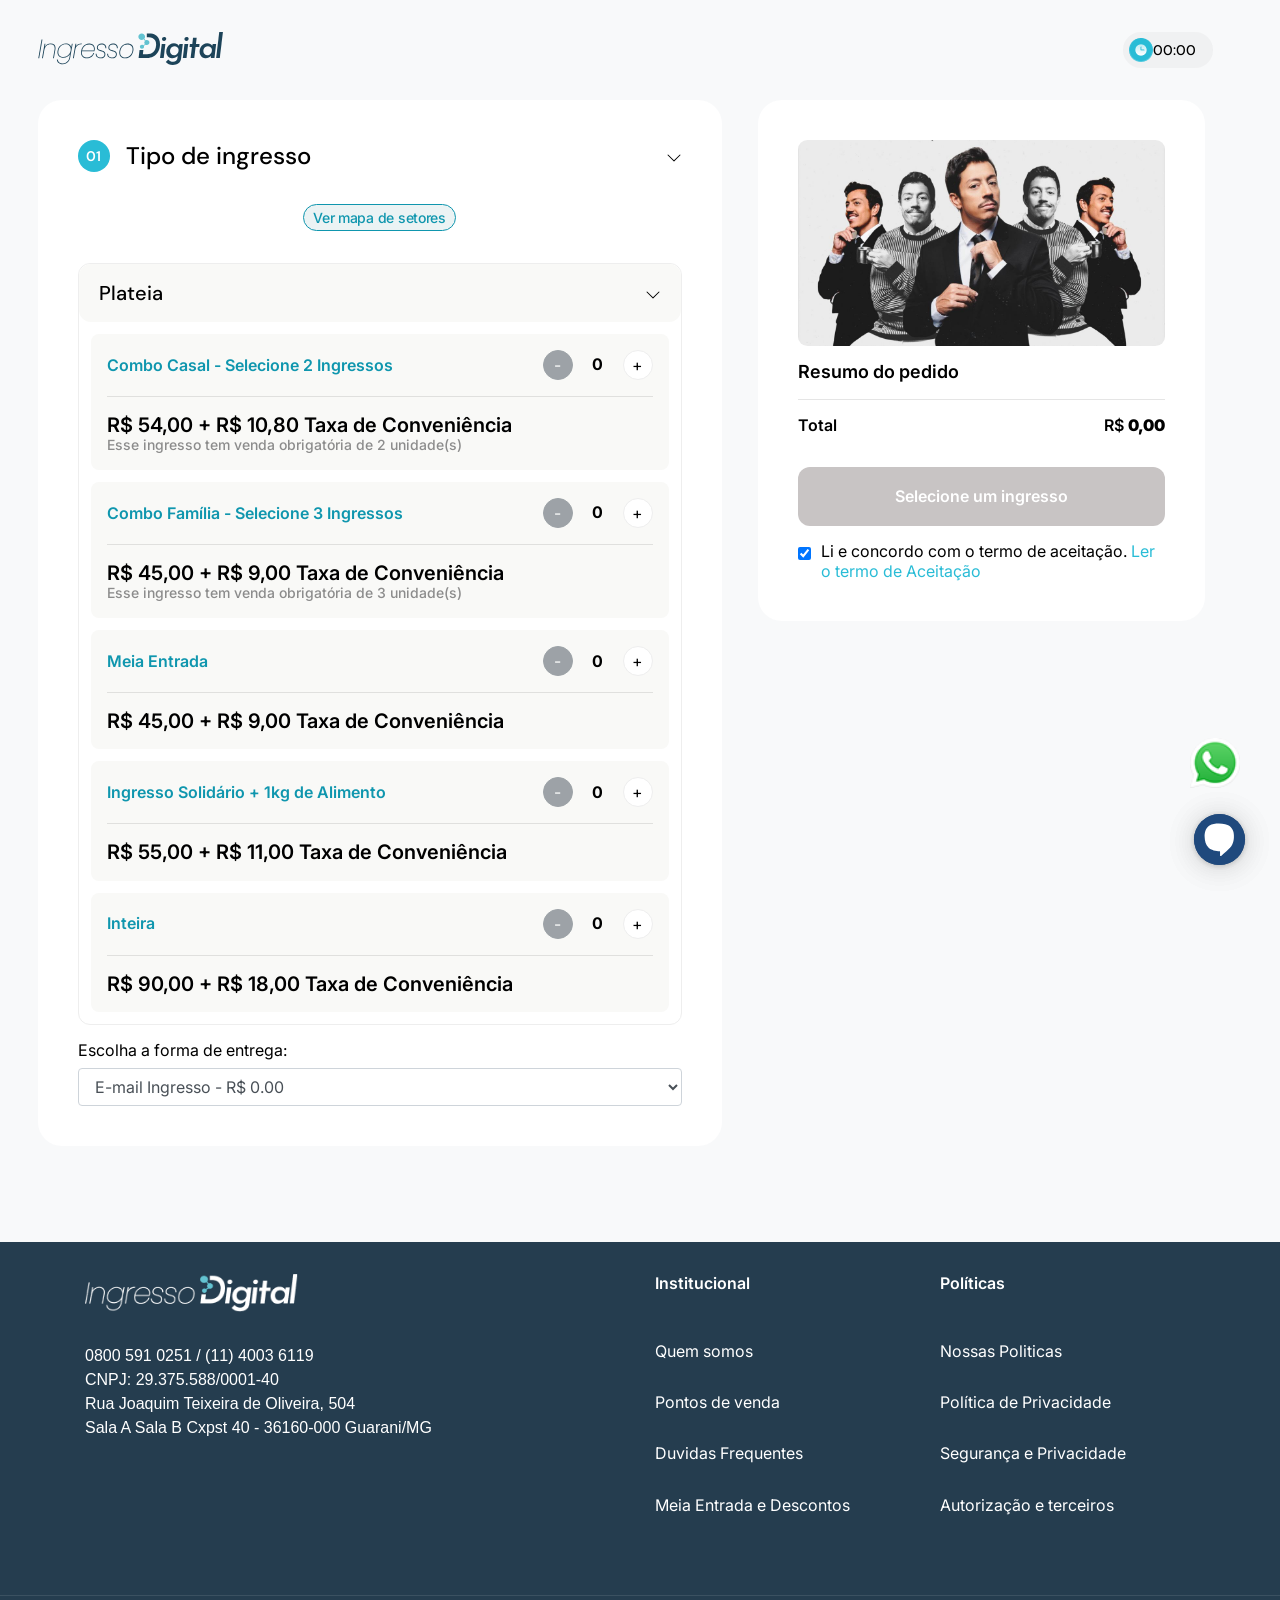
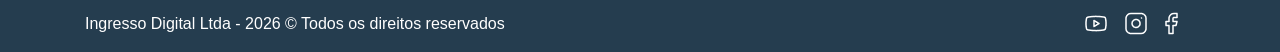
==== commit 1ea40926: "Update lngressos.html" ====
--- a/lngressos.html
+++ b/lngressos.html
@@ -300,12 +300,11 @@
             
             <div class="accordion" id="accordionSetores">
 
-              
               <div class="bloco-setor-ind">
                 <div class="sector_title" id="heading66420">
                   <h6 data-toggle="collapse" data-target="#collapse66420" aria-expanded="true" aria-controls="collapse66420" class="">
                     <div>
-                      Plateia Premium                                          </div> 
+                      Plateia                                          </div> 
                     <div>
                       <svg xmlns="http://www.w3.org/2000/svg" width="16" height="16" fill="currentColor" class="bi bi-chevron-down" viewBox="0 0 16 16">
                         <path fill-rule="evenodd" d="M1.646 4.646a.5.5 0 0 1 .708 0L8 10.293l5.646-5.647a.5.5 0 0 1 .708.708l-6 6a.5.5 0 0 1-.708 0l-6-6a.5.5 0 0 1 0-.708"></path>
@@ -316,25 +315,24 @@
 
                 <div id="collapse66420" class="area-ingressos collapse show" aria-labelledby="heading66420" data-parent="#accordionSetores" style="">
     
-                  
-                    <script type="text/javascript">setores.push(263529);
+                    <script type="text/javascript">setores.push(100001);
 </script>
 
                     <div class="area-ingresso-individual">
                       <div class="engloba-tit-btn">
                         <div class="titulo-ing-sele">
-                          <h4>Promocional 50% OFF</h4>
+                          <h4>Combo Casal - Selecione 2 Ingressos</h4>
                         </div>
 
                         <div class="quantity">
                           <div class="input-group-btn">
-                            <button type="button" class="btn btn-secondary btn-minus" id="menos263529" onclick="setQtt(&#39;minus_263529&#39;)" disabled="">
+                            <button type="button" class="btn btn-secondary btn-minus" id="menos100001" onclick="setQtt('minus_100001')" disabled="">
                               -
                             </button>
                           </div>
-                            <input type="text" class="input-value" name="263529" value="0" id="qtde263529" readonly="">
-                          <div class="input-group-btn">
-                            <button type="button" class="btn btn-secondary btn-plus" id="add263529" onclick="setQtt(&#39;plus_263529_100&#39;,100)" min="0" max="10">
+                            <input type="text" class="input-value" name="100001" value="0" id="qtde100001" readonly="">
+                          <div class="input-group-btn">
+                            <button type="button" class="btn btn-secondary btn-plus" id="add100001" onclick="setQtt('plus_100001_100',100)" min="0" max="10">
                               +
                             </button>
                           </div>
@@ -344,52 +342,52 @@
                       <hr>
 
                       <span id="valor-ind" class="val-la-taxa">
-                        R$ 65,00 + R$ 9,75 Taxa de Conveniência                      </span>
-
-                      <div id="val-indi263529" class="valor-individual">
-                        <span id="val-indi263529"> 0,00</span>
-                      </div>
-
+                        R$ 54,00 + R$ 10,80 Taxa de Conveniência                      </span>
+
+                      <div id="val-indi100001" class="valor-individual">
+                        <span id="val-indi100001"> 0,00</span>
+                      </div>
+
+                      <p class="obs-ingresso">Esse ingresso tem venda obrigatória de 2 unidade(s)</p>
                                           </div>
                   
                     
-                    <input type="hidden" value="74.75" name="valorTot263529" id="valorTot263529">
-                    <input type="hidden" value="Plateia Premium - Promocional 50% OFF" name="nome_setor_lote263529" id="nome_setor_lote263529">
-                    <input type="hidden" value="66420" name="gru_id263529" id="gru_id263529">
-                    <input type="hidden" value="65" name="valor263529" id="valor263529">
-                    <input type="hidden" value="9.75" name="taxa_adm263529" id="taxa_adm263529">
-                    <input type="hidden" value="S" name="eve_mostra_taxa263529" id="eve_mostra_taxa263529">
-                    <input type="hidden" value="2755" name="mapa_id263529" id="mapa_id263529">
-                    <input type="hidden" value="N" name="aceita_bol263529" id="aceita_bol263529">
-                    <input type="hidden" value="P" name="categoria263529" id="categoria263529">
-                    <input type="hidden" value="237086" name="lot_cod263529" id="lot_cod263529">
-                    <input type="hidden" value="S" name="img_real263529" id="img_real263529">
-                    <input type="hidden" value="https://imgur.com/Awr9QWq.png" name="logo263529" id="logo263529">
-                    <input type="hidden" value="0" name="lot_qtde_min263529" id="lot_qtde_min263529">
-                    <input type="hidden" value="0" name="lot_qtde_max263529" id="lot_qtde_max263529">
-                    <input type="hidden" value="S" name="assento_parcial263529" id="$assento_parcial263529">
-                    <input type="hidden" value="#" name="assento_m263529" id="assento_m263529">
-
-                    
-                  
-                    <script type="text/javascript">setores.push(263510);
+                    <input type="hidden" value="64.8" name="valorTot100001" id="valorTot100001">
+                    <input type="hidden" value="Plateia - Combo Casal" name="nome_setor_lote100001" id="nome_setor_lote100001">
+                    <input type="hidden" value="66420" name="gru_id100001" id="gru_id100001">
+                    <input type="hidden" value="54.0" name="valor100001" id="valor100001">
+                    <input type="hidden" value="10.8" name="taxa_adm100001" id="taxa_adm100001">
+                    <input type="hidden" value="S" name="eve_mostra_taxa100001" id="eve_mostra_taxa100001">
+                    <input type="hidden" value="2755" name="mapa_id100001" id="mapa_id100001">
+                    <input type="hidden" value="N" name="aceita_bol100001" id="aceita_bol100001">
+                    <input type="hidden" value="P" name="categoria100001" id="categoria100001">
+                    <input type="hidden" value="237086" name="lot_cod100001" id="lot_cod100001">
+                    <input type="hidden" value="S" name="img_real100001" id="img_real100001">
+                    <input type="hidden" value="https://imgur.com/Awr9QWq.png" name="logo100001" id="logo100001">
+                    <input type="hidden" value="2" name="lot_qtde_min100001" id="lot_qtde_min100001">
+                    <input type="hidden" value="2" name="lot_qtde_max100001" id="lot_qtde_max100001">
+                    <input type="hidden" value="S" name="assento_parcial100001" id="$assento_parcial100001">
+                    <input type="hidden" value="#" name="assento_m100001" id="assento_m100001">
+
+                    
+                    <script type="text/javascript">setores.push(100002);
 </script>
 
                     <div class="area-ingresso-individual">
                       <div class="engloba-tit-btn">
                         <div class="titulo-ing-sele">
-                          <h4>Solidário 1Kg de Alimento</h4>
+                          <h4>Combo Família - Selecione 3 Ingressos</h4>
                         </div>
 
                         <div class="quantity">
                           <div class="input-group-btn">
-                            <button type="button" class="btn btn-secondary btn-minus" id="menos263510" onclick="setQtt(&#39;minus_263510&#39;)" disabled="">
+                            <button type="button" class="btn btn-secondary btn-minus" id="menos100002" onclick="setQtt('minus_100002')" disabled="">
                               -
                             </button>
                           </div>
-                            <input type="text" class="input-value" name="263510" value="0" id="qtde263510" readonly="">
-                          <div class="input-group-btn">
-                            <button type="button" class="btn btn-secondary btn-plus" id="add263510" onclick="setQtt(&#39;plus_263510_100&#39;,100)" min="0" max="10">
+                            <input type="text" class="input-value" name="100002" value="0" id="qtde100002" readonly="">
+                          <div class="input-group-btn">
+                            <button type="button" class="btn btn-secondary btn-plus" id="add100002" onclick="setQtt('plus_100002_100',100)" min="0" max="10">
                               +
                             </button>
                           </div>
@@ -399,52 +397,52 @@
                       <hr>
 
                       <span id="valor-ind" class="val-la-taxa">
-                        R$ 80,00 + R$ 12,00 Taxa de Conveniência                      </span>
-
-                      <div id="val-indi263510" class="valor-individual">
-                        <span id="val-indi263510"> 0,00</span>
-                      </div>
-
+                        R$ 45,00 + R$ 9,00 Taxa de Conveniência                      </span>
+
+                      <div id="val-indi100002" class="valor-individual">
+                        <span id="val-indi100002"> 0,00</span>
+                      </div>
+
+                      <p class="obs-ingresso">Esse ingresso tem venda obrigatória de 3 unidade(s)</p>
                                           </div>
                   
                     
-                    <input type="hidden" value="92" name="valorTot263510" id="valorTot263510">
-                    <input type="hidden" value="Plateia Premium - Solidário 1Kg de Alimento" name="nome_setor_lote263510" id="nome_setor_lote263510">
-                    <input type="hidden" value="66420" name="gru_id263510" id="gru_id263510">
-                    <input type="hidden" value="80" name="valor263510" id="valor263510">
-                    <input type="hidden" value="12" name="taxa_adm263510" id="taxa_adm263510">
-                    <input type="hidden" value="S" name="eve_mostra_taxa263510" id="eve_mostra_taxa263510">
-                    <input type="hidden" value="2755" name="mapa_id263510" id="mapa_id263510">
-                    <input type="hidden" value="N" name="aceita_bol263510" id="aceita_bol263510">
-                    <input type="hidden" value="P" name="categoria263510" id="categoria263510">
-                    <input type="hidden" value="237072" name="lot_cod263510" id="lot_cod263510">
-                    <input type="hidden" value="S" name="img_real263510" id="img_real263510">
-                    <input type="hidden" value="https://imgur.com/Awr9QWq.png" name="logo263510" id="logo263510">
-                    <input type="hidden" value="0" name="lot_qtde_min263510" id="lot_qtde_min263510">
-                    <input type="hidden" value="0" name="lot_qtde_max263510" id="lot_qtde_max263510">
-                    <input type="hidden" value="S" name="assento_parcial263510" id="$assento_parcial263510">
-                    <input type="hidden" value="#" name="assento_m263510" id="assento_m263510">
-
-                    
-                  
-                    <script type="text/javascript">setores.push(270054);
+                    <input type="hidden" value="54.0" name="valorTot100002" id="valorTot100002">
+                    <input type="hidden" value="Plateia - Combo Família" name="nome_setor_lote100002" id="nome_setor_lote100002">
+                    <input type="hidden" value="66420" name="gru_id100002" id="gru_id100002">
+                    <input type="hidden" value="45.0" name="valor100002" id="valor100002">
+                    <input type="hidden" value="9.0" name="taxa_adm100002" id="taxa_adm100002">
+                    <input type="hidden" value="S" name="eve_mostra_taxa100002" id="eve_mostra_taxa100002">
+                    <input type="hidden" value="2755" name="mapa_id100002" id="mapa_id100002">
+                    <input type="hidden" value="N" name="aceita_bol100002" id="aceita_bol100002">
+                    <input type="hidden" value="P" name="categoria100002" id="categoria100002">
+                    <input type="hidden" value="237086" name="lot_cod100002" id="lot_cod100002">
+                    <input type="hidden" value="S" name="img_real100002" id="img_real100002">
+                    <input type="hidden" value="https://imgur.com/Awr9QWq.png" name="logo100002" id="logo100002">
+                    <input type="hidden" value="3" name="lot_qtde_min100002" id="lot_qtde_min100002">
+                    <input type="hidden" value="3" name="lot_qtde_max100002" id="lot_qtde_max100002">
+                    <input type="hidden" value="S" name="assento_parcial100002" id="$assento_parcial100002">
+                    <input type="hidden" value="#" name="assento_m100002" id="assento_m100002">
+
+                    
+                    <script type="text/javascript">setores.push(100003);
 </script>
 
                     <div class="area-ingresso-individual">
                       <div class="engloba-tit-btn">
                         <div class="titulo-ing-sele">
-                          <h4>&nbsp; &nbsp;Combo Casal - Selecione 2 Ingressos</h4>
+                          <h4>Meia Entrada</h4>
                         </div>
 
                         <div class="quantity">
                           <div class="input-group-btn">
-                            <button type="button" class="btn btn-secondary btn-minus" id="menos270054" onclick="setQtt(&#39;minus_270054&#39;)" disabled="">
+                            <button type="button" class="btn btn-secondary btn-minus" id="menos100003" onclick="setQtt('minus_100003')" disabled="">
                               -
                             </button>
                           </div>
-                            <input type="text" class="input-value" name="270054" value="0" id="qtde270054" readonly="">
-                          <div class="input-group-btn">
-                            <button type="button" class="btn btn-secondary btn-plus" id="add270054" onclick="setQtt(&#39;plus_270054_100&#39;,100)" min="0" max="10">
+                            <input type="text" class="input-value" name="100003" value="0" id="qtde100003" readonly="">
+                          <div class="input-group-btn">
+                            <button type="button" class="btn btn-secondary btn-plus" id="add100003" onclick="setQtt('plus_100003_100',100)" min="0" max="10">
                               +
                             </button>
                           </div>
@@ -454,52 +452,51 @@
                       <hr>
 
                       <span id="valor-ind" class="val-la-taxa">
-                        R$ 65,00 + R$ 9,75 Taxa de Conveniência                      </span>
-
-                      <div id="val-indi270054" class="valor-individual">
-                        <span id="val-indi270054"> 0,00</span>
-                      </div>
-
-                      <p class="quant-venda">Esse ingresso tem venda obrigatória de 2 unidade(s)</p>                    </div>
+                        R$ 45,00 + R$ 9,00 Taxa de Conveniência                      </span>
+
+                      <div id="val-indi100003" class="valor-individual">
+                        <span id="val-indi100003"> 0,00</span>
+                      </div>
+
+                                          </div>
                   
                     
-                    <input type="hidden" value="74.75" name="valorTot270054" id="valorTot270054">
-                    <input type="hidden" value="Plateia Premium -    Combo Casal - Selecione 2 Ingressos" name="nome_setor_lote270054" id="nome_setor_lote270054">
-                    <input type="hidden" value="66420" name="gru_id270054" id="gru_id270054">
-                    <input type="hidden" value="65" name="valor270054" id="valor270054">
-                    <input type="hidden" value="9.75" name="taxa_adm270054" id="taxa_adm270054">
-                    <input type="hidden" value="S" name="eve_mostra_taxa270054" id="eve_mostra_taxa270054">
-                    <input type="hidden" value="2755" name="mapa_id270054" id="mapa_id270054">
-                    <input type="hidden" value="N" name="aceita_bol270054" id="aceita_bol270054">
-                    <input type="hidden" value="P" name="categoria270054" id="categoria270054">
-                    <input type="hidden" value="242785" name="lot_cod270054" id="lot_cod270054">
-                    <input type="hidden" value="S" name="img_real270054" id="img_real270054">
-                    <input type="hidden" value="https://imgur.com/Awr9QWq.png" name="logo270054" id="logo270054">
-                    <input type="hidden" value="2" name="lot_qtde_min270054" id="lot_qtde_min270054">
-                    <input type="hidden" value="2" name="lot_qtde_max270054" id="lot_qtde_max270054">
-                    <input type="hidden" value="S" name="assento_parcial270054" id="$assento_parcial270054">
-                    <input type="hidden" value="#" name="assento_m270054" id="assento_m270054">
-
-                    
-                  
-                    <script type="text/javascript">setores.push(263509);
+                    <input type="hidden" value="54.0" name="valorTot100003" id="valorTot100003">
+                    <input type="hidden" value="Plateia - Meia Entrada" name="nome_setor_lote100003" id="nome_setor_lote100003">
+                    <input type="hidden" value="66420" name="gru_id100003" id="gru_id100003">
+                    <input type="hidden" value="45.0" name="valor100003" id="valor100003">
+                    <input type="hidden" value="9.0" name="taxa_adm100003" id="taxa_adm100003">
+                    <input type="hidden" value="S" name="eve_mostra_taxa100003" id="eve_mostra_taxa100003">
+                    <input type="hidden" value="2755" name="mapa_id100003" id="mapa_id100003">
+                    <input type="hidden" value="N" name="aceita_bol100003" id="aceita_bol100003">
+                    <input type="hidden" value="P" name="categoria100003" id="categoria100003">
+                    <input type="hidden" value="237086" name="lot_cod100003" id="lot_cod100003">
+                    <input type="hidden" value="S" name="img_real100003" id="img_real100003">
+                    <input type="hidden" value="https://imgur.com/Awr9QWq.png" name="logo100003" id="logo100003">
+                    <input type="hidden" value="0" name="lot_qtde_min100003" id="lot_qtde_min100003">
+                    <input type="hidden" value="0" name="lot_qtde_max100003" id="lot_qtde_max100003">
+                    <input type="hidden" value="S" name="assento_parcial100003" id="$assento_parcial100003">
+                    <input type="hidden" value="#" name="assento_m100003" id="assento_m100003">
+
+                    
+                    <script type="text/javascript">setores.push(100004);
 </script>
 
                     <div class="area-ingresso-individual">
                       <div class="engloba-tit-btn">
                         <div class="titulo-ing-sele">
-                          <h4>&nbsp;Meia Entrada</h4>
+                          <h4>Ingresso Solidário + 1kg de Alimento</h4>
                         </div>
 
                         <div class="quantity">
                           <div class="input-group-btn">
-                            <button type="button" class="btn btn-secondary btn-minus" id="menos263509" onclick="setQtt(&#39;minus_263509&#39;)" disabled="">
+                            <button type="button" class="btn btn-secondary btn-minus" id="menos100004" onclick="setQtt('minus_100004')" disabled="">
                               -
                             </button>
                           </div>
-                            <input type="text" class="input-value" name="263509" value="0" id="qtde263509" readonly="">
-                          <div class="input-group-btn">
-                            <button type="button" class="btn btn-secondary btn-plus" id="add263509" onclick="setQtt(&#39;plus_263509_100&#39;,100)" min="0" max="10">
+                            <input type="text" class="input-value" name="100004" value="0" id="qtde100004" readonly="">
+                          <div class="input-group-btn">
+                            <button type="button" class="btn btn-secondary btn-plus" id="add100004" onclick="setQtt('plus_100004_100',100)" min="0" max="10">
                               +
                             </button>
                           </div>
@@ -509,52 +506,51 @@
                       <hr>
 
                       <span id="valor-ind" class="val-la-taxa">
-                        R$ 65,00 + R$ 9,75 Taxa de Conveniência                      </span>
-
-                      <div id="val-indi263509" class="valor-individual">
-                        <span id="val-indi263509"> 0,00</span>
+                        R$ 55,00 + R$ 11,00 Taxa de Conveniência                      </span>
+
+                      <div id="val-indi100004" class="valor-individual">
+                        <span id="val-indi100004"> 0,00</span>
                       </div>
 
                                           </div>
                   
                     
-                    <input type="hidden" value="74.75" name="valorTot263509" id="valorTot263509">
-                    <input type="hidden" value="Plateia Premium -  Meia Entrada" name="nome_setor_lote263509" id="nome_setor_lote263509">
-                    <input type="hidden" value="66420" name="gru_id263509" id="gru_id263509">
-                    <input type="hidden" value="65" name="valor263509" id="valor263509">
-                    <input type="hidden" value="9.75" name="taxa_adm263509" id="taxa_adm263509">
-                    <input type="hidden" value="S" name="eve_mostra_taxa263509" id="eve_mostra_taxa263509">
-                    <input type="hidden" value="2755" name="mapa_id263509" id="mapa_id263509">
-                    <input type="hidden" value="N" name="aceita_bol263509" id="aceita_bol263509">
-                    <input type="hidden" value="M" name="categoria263509" id="categoria263509">
-                    <input type="hidden" value="237071" name="lot_cod263509" id="lot_cod263509">
-                    <input type="hidden" value="S" name="img_real263509" id="img_real263509">
-                    <input type="hidden" value="https://imgur.com/Awr9QWq.png" name="logo263509" id="logo263509">
-                    <input type="hidden" value="0" name="lot_qtde_min263509" id="lot_qtde_min263509">
-                    <input type="hidden" value="0" name="lot_qtde_max263509" id="lot_qtde_max263509">
-                    <input type="hidden" value="S" name="assento_parcial263509" id="$assento_parcial263509">
-                    <input type="hidden" value="#" name="assento_m263509" id="assento_m263509">
-
-                    
-                  
-                    <script type="text/javascript">setores.push(270053);
+                    <input type="hidden" value="66.0" name="valorTot100004" id="valorTot100004">
+                    <input type="hidden" value="Plateia - Ingresso Solidário" name="nome_setor_lote100004" id="nome_setor_lote100004">
+                    <input type="hidden" value="66420" name="gru_id100004" id="gru_id100004">
+                    <input type="hidden" value="55.0" name="valor100004" id="valor100004">
+                    <input type="hidden" value="11.0" name="taxa_adm100004" id="taxa_adm100004">
+                    <input type="hidden" value="S" name="eve_mostra_taxa100004" id="eve_mostra_taxa100004">
+                    <input type="hidden" value="2755" name="mapa_id100004" id="mapa_id100004">
+                    <input type="hidden" value="N" name="aceita_bol100004" id="aceita_bol100004">
+                    <input type="hidden" value="P" name="categoria100004" id="categoria100004">
+                    <input type="hidden" value="237086" name="lot_cod100004" id="lot_cod100004">
+                    <input type="hidden" value="S" name="img_real100004" id="img_real100004">
+                    <input type="hidden" value="https://imgur.com/Awr9QWq.png" name="logo100004" id="logo100004">
+                    <input type="hidden" value="0" name="lot_qtde_min100004" id="lot_qtde_min100004">
+                    <input type="hidden" value="0" name="lot_qtde_max100004" id="lot_qtde_max100004">
+                    <input type="hidden" value="S" name="assento_parcial100004" id="$assento_parcial100004">
+                    <input type="hidden" value="#" name="assento_m100004" id="assento_m100004">
+
+                    
+                    <script type="text/javascript">setores.push(100005);
 </script>
 
                     <div class="area-ingresso-individual">
                       <div class="engloba-tit-btn">
                         <div class="titulo-ing-sele">
-                          <h4>&nbsp;&nbsp;Combo Amigo - Selecione 3 Ingressos</h4>
+                          <h4>Inteira</h4>
                         </div>
 
                         <div class="quantity">
                           <div class="input-group-btn">
-                            <button type="button" class="btn btn-secondary btn-minus" id="menos270053" onclick="setQtt(&#39;minus_270053&#39;)" disabled="">
+                            <button type="button" class="btn btn-secondary btn-minus" id="menos100007" onclick="setQtt('minus_100007')" disabled="">
                               -
                             </button>
                           </div>
-                            <input type="text" class="input-value" name="270053" value="0" id="qtde270053" readonly="">
-                          <div class="input-group-btn">
-                            <button type="button" class="btn btn-secondary btn-plus" id="add270053" onclick="setQtt(&#39;plus_270053_100&#39;,100)" min="0" max="10">
+                            <input type="text" class="input-value" name="100007" value="0" id="qtde100007" readonly="">
+                          <div class="input-group-btn">
+                            <button type="button" class="btn btn-secondary btn-plus" id="add100007" onclick="setQtt('plus_100007_100',100)" min="0" max="10">
                               +
                             </button>
                           </div>
@@ -564,789 +560,33 @@
                       <hr>
 
                       <span id="valor-ind" class="val-la-taxa">
-                        R$ 52,00 + R$ 7,80 Taxa de Conveniência                      </span>
-
-                      <div id="val-indi270053" class="valor-individual">
-                        <span id="val-indi270053"> 0,00</span>
-                      </div>
-
-                      <p class="quant-venda">Esse ingresso tem venda obrigatória de 3 unidade(s)</p>                    </div>
-                  
-                    
-                    <input type="hidden" value="59.8" name="valorTot270053" id="valorTot270053">
-                    <input type="hidden" value="Plateia Premium -   Combo Amigo - Selecione 3 Ingressos" name="nome_setor_lote270053" id="nome_setor_lote270053">
-                    <input type="hidden" value="66420" name="gru_id270053" id="gru_id270053">
-                    <input type="hidden" value="52" name="valor270053" id="valor270053">
-                    <input type="hidden" value="7.8" name="taxa_adm270053" id="taxa_adm270053">
-                    <input type="hidden" value="S" name="eve_mostra_taxa270053" id="eve_mostra_taxa270053">
-                    <input type="hidden" value="2755" name="mapa_id270053" id="mapa_id270053">
-                    <input type="hidden" value="N" name="aceita_bol270053" id="aceita_bol270053">
-                    <input type="hidden" value="P" name="categoria270053" id="categoria270053">
-                    <input type="hidden" value="242786" name="lot_cod270053" id="lot_cod270053">
-                    <input type="hidden" value="S" name="img_real270053" id="img_real270053">
-                    <input type="hidden" value="https://imgur.com/Awr9QWq.png" name="logo270053" id="logo270053">
-                    <input type="hidden" value="3" name="lot_qtde_min270053" id="lot_qtde_min270053">
-                    <input type="hidden" value="3" name="lot_qtde_max270053" id="lot_qtde_max270053">
-                    <input type="hidden" value="S" name="assento_parcial270053" id="$assento_parcial270053">
-                    <input type="hidden" value="#" name="assento_m270053" id="assento_m270053">
-
-                    
-                  
-                    <script type="text/javascript">setores.push(263508);
-</script>
-
-                    <div class="area-ingresso-individual">
-                      <div class="engloba-tit-btn">
-                        <div class="titulo-ing-sele">
-                          <h4>&nbsp;&nbsp;Inteira</h4>
-                        </div>
-
-                        <div class="quantity">
-                          <div class="input-group-btn">
-                            <button type="button" class="btn btn-secondary btn-minus" id="menos263508" onclick="setQtt(&#39;minus_263508&#39;)" disabled="">
-                              -
-                            </button>
-                          </div>
-                            <input type="text" class="input-value" name="263508" value="0" id="qtde263508" readonly="">
-                          <div class="input-group-btn">
-                            <button type="button" class="btn btn-secondary btn-plus" id="add263508" onclick="setQtt(&#39;plus_263508_100&#39;,100)" min="0" max="10">
-                              +
-                            </button>
-                          </div>
-                        </div>
-                      </div>
-
-                      <hr>
-
-                      <span id="valor-ind" class="val-la-taxa">
-                        R$ 130,00 + R$ 19,50 Taxa de Conveniência                      </span>
-
-                      <div id="val-indi263508" class="valor-individual">
-                        <span id="val-indi263508"> 0,00</span>
+                        R$ 90,00 + R$ 18,00 Taxa de Conveniência                      </span>
+
+                      <div id="val-indi100007" class="valor-individual">
+                        <span id="val-indi100007"> 0,00</span>
                       </div>
 
                                           </div>
                   
                     
-                    <input type="hidden" value="149.5" name="valorTot263508" id="valorTot263508">
-                    <input type="hidden" value="Plateia Premium -   Inteira" name="nome_setor_lote263508" id="nome_setor_lote263508">
-                    <input type="hidden" value="66420" name="gru_id263508" id="gru_id263508">
-                    <input type="hidden" value="130" name="valor263508" id="valor263508">
-                    <input type="hidden" value="19.5" name="taxa_adm263508" id="taxa_adm263508">
-                    <input type="hidden" value="S" name="eve_mostra_taxa263508" id="eve_mostra_taxa263508">
-                    <input type="hidden" value="2755" name="mapa_id263508" id="mapa_id263508">
-                    <input type="hidden" value="N" name="aceita_bol263508" id="aceita_bol263508">
-                    <input type="hidden" value="I" name="categoria263508" id="categoria263508">
-                    <input type="hidden" value="237070" name="lot_cod263508" id="lot_cod263508">
-                    <input type="hidden" value="S" name="img_real263508" id="img_real263508">
-                    <input type="hidden" value="https://imgur.com/Awr9QWq.png" name="logo263508" id="logo263508">
-                    <input type="hidden" value="0" name="lot_qtde_min263508" id="lot_qtde_min263508">
-                    <input type="hidden" value="0" name="lot_qtde_max263508" id="lot_qtde_max263508">
-                    <input type="hidden" value="S" name="assento_parcial263508" id="$assento_parcial263508">
-                    <input type="hidden" value="#" name="assento_m263508" id="assento_m263508">
-
-                    
-                  
-                </div>
-              </div>
-
-              
-              <div class="bloco-setor-ind">
-                <div class="sector_title" id="heading66421">
-                  <h6 data-toggle="collapse" data-target="#collapse66421" aria-expanded="false" aria-controls="collapse66421" class="collapsed">
-                    <div>
-                      &nbsp;Plateia Comum                                          </div> 
-                    <div>
-                      <svg xmlns="http://www.w3.org/2000/svg" width="16" height="16" fill="currentColor" class="bi bi-chevron-down" viewBox="0 0 16 16">
-                        <path fill-rule="evenodd" d="M1.646 4.646a.5.5 0 0 1 .708 0L8 10.293l5.646-5.647a.5.5 0 0 1 .708.708l-6 6a.5.5 0 0 1-.708 0l-6-6a.5.5 0 0 1 0-.708"></path>
-                      </svg>
-                    </div>
-                  </h6>
-                </div>
-
-                <div id="collapse66421" class="area-ingressos collapse" aria-labelledby="heading66421" data-parent="#accordionSetores" style="">
-    
-                  
-                    <script type="text/javascript">setores.push(263530);
-</script>
-
-                    <div class="area-ingresso-individual">
-                      <div class="engloba-tit-btn">
-                        <div class="titulo-ing-sele">
-                          <h4>Promocional 50% OFF</h4>
-                        </div>
-
-                        <div class="quantity">
-                          <div class="input-group-btn">
-                            <button type="button" class="btn btn-secondary btn-minus" id="menos263530" onclick="setQtt(&#39;minus_263530&#39;)" disabled="">
-                              -
-                            </button>
-                          </div>
-                            <input type="text" class="input-value" name="263530" value="0" id="qtde263530" readonly="">
-                          <div class="input-group-btn">
-                            <button type="button" class="btn btn-secondary btn-plus" id="add263530" onclick="setQtt(&#39;plus_263530_100&#39;,100)" min="0" max="10">
-                              +
-                            </button>
-                          </div>
-                        </div>
-                      </div>
-
-                      <hr>
-
-                      <span id="valor-ind" class="val-la-taxa">
-                        R$ 60,00 + R$ 9,00 Taxa de Conveniência                      </span>
-
-                      <div id="val-indi263530" class="valor-individual">
-                        <span id="val-indi263530"> 0,00</span>
-                      </div>
-
-                                          </div>
-                  
-                    
-                    <input type="hidden" value="69" name="valorTot263530" id="valorTot263530">
-                    <input type="hidden" value=" Plateia Comum - Promocional 50% OFF" name="nome_setor_lote263530" id="nome_setor_lote263530">
-                    <input type="hidden" value="66421" name="gru_id263530" id="gru_id263530">
-                    <input type="hidden" value="60" name="valor263530" id="valor263530">
-                    <input type="hidden" value="9" name="taxa_adm263530" id="taxa_adm263530">
-                    <input type="hidden" value="S" name="eve_mostra_taxa263530" id="eve_mostra_taxa263530">
-                    <input type="hidden" value="2756" name="mapa_id263530" id="mapa_id263530">
-                    <input type="hidden" value="N" name="aceita_bol263530" id="aceita_bol263530">
-                    <input type="hidden" value="P" name="categoria263530" id="categoria263530">
-                    <input type="hidden" value="237087" name="lot_cod263530" id="lot_cod263530">
-                    <input type="hidden" value="S" name="img_real263530" id="img_real263530">
-                    <input type="hidden" value="https://imgur.com/Awr9QWq.png" name="logo263530" id="logo263530">
-                    <input type="hidden" value="0" name="lot_qtde_min263530" id="lot_qtde_min263530">
-                    <input type="hidden" value="0" name="lot_qtde_max263530" id="lot_qtde_max263530">
-                    <input type="hidden" value="S" name="assento_parcial263530" id="$assento_parcial263530">
-                    <input type="hidden" value="#" name="assento_m263530" id="assento_m263530">
-
-                    
-                  
-                    <script type="text/javascript">setores.push(263516);
-</script>
-
-                    <div class="area-ingresso-individual">
-                      <div class="engloba-tit-btn">
-                        <div class="titulo-ing-sele">
-                          <h4>Solidário 1Kg de Alimento</h4>
-                        </div>
-
-                        <div class="quantity">
-                          <div class="input-group-btn">
-                            <button type="button" class="btn btn-secondary btn-minus" id="menos263516" onclick="setQtt(&#39;minus_263516&#39;)" disabled="">
-                              -
-                            </button>
-                          </div>
-                            <input type="text" class="input-value" name="263516" value="0" id="qtde263516" readonly="">
-                          <div class="input-group-btn">
-                            <button type="button" class="btn btn-secondary btn-plus" id="add263516" onclick="setQtt(&#39;plus_263516_100&#39;,100)" min="0" max="10">
-                              +
-                            </button>
-                          </div>
-                        </div>
-                      </div>
-
-                      <hr>
-
-                      <span id="valor-ind" class="val-la-taxa">
-                        R$ 70,00 + R$ 10,50 Taxa de Conveniência                      </span>
-
-                      <div id="val-indi263516" class="valor-individual">
-                        <span id="val-indi263516"> 0,00</span>
-                      </div>
-
-                                          </div>
-                  
-                    
-                    <input type="hidden" value="80.5" name="valorTot263516" id="valorTot263516">
-                    <input type="hidden" value=" Plateia Comum - Solidário 1Kg de Alimento" name="nome_setor_lote263516" id="nome_setor_lote263516">
-                    <input type="hidden" value="66421" name="gru_id263516" id="gru_id263516">
-                    <input type="hidden" value="70" name="valor263516" id="valor263516">
-                    <input type="hidden" value="10.5" name="taxa_adm263516" id="taxa_adm263516">
-                    <input type="hidden" value="S" name="eve_mostra_taxa263516" id="eve_mostra_taxa263516">
-                    <input type="hidden" value="2756" name="mapa_id263516" id="mapa_id263516">
-                    <input type="hidden" value="N" name="aceita_bol263516" id="aceita_bol263516">
-                    <input type="hidden" value="P" name="categoria263516" id="categoria263516">
-                    <input type="hidden" value="237078" name="lot_cod263516" id="lot_cod263516">
-                    <input type="hidden" value="S" name="img_real263516" id="img_real263516">
-                    <input type="hidden" value="https://imgur.com/Awr9QWq.png" name="logo263516" id="logo263516">
-                    <input type="hidden" value="0" name="lot_qtde_min263516" id="lot_qtde_min263516">
-                    <input type="hidden" value="0" name="lot_qtde_max263516" id="lot_qtde_max263516">
-                    <input type="hidden" value="S" name="assento_parcial263516" id="$assento_parcial263516">
-                    <input type="hidden" value="#" name="assento_m263516" id="assento_m263516">
-
-                    
-                  
-                    <script type="text/javascript">setores.push(270051);
-</script>
-
-                    <div class="area-ingresso-individual">
-                      <div class="engloba-tit-btn">
-                        <div class="titulo-ing-sele">
-                          <h4>&nbsp; &nbsp;Combo Amigo - Selecione 3 Ingressos</h4>
-                        </div>
-
-                        <div class="quantity">
-                          <div class="input-group-btn">
-                            <button type="button" class="btn btn-secondary btn-minus" id="menos270051" onclick="setQtt(&#39;minus_270051&#39;)" disabled="">
-                              -
-                            </button>
-                          </div>
-                            <input type="text" class="input-value" name="270051" value="0" id="qtde270051" readonly="">
-                          <div class="input-group-btn">
-                            <button type="button" class="btn btn-secondary btn-plus" id="add270051" onclick="setQtt(&#39;plus_270051_100&#39;,100)" min="0" max="10">
-                              +
-                            </button>
-                          </div>
-                        </div>
-                      </div>
-
-                      <hr>
-
-                      <span id="valor-ind" class="val-la-taxa">
-                        R$ 48,00 + R$ 7,20 Taxa de Conveniência                      </span>
-
-                      <div id="val-indi270051" class="valor-individual">
-                        <span id="val-indi270051"> 0,00</span>
-                      </div>
-
-                      <p class="quant-venda">Esse ingresso tem venda obrigatória de 3 unidade(s)</p>                    </div>
-                  
-                    
-                    <input type="hidden" value="55.2" name="valorTot270051" id="valorTot270051">
-                    <input type="hidden" value=" Plateia Comum -    Combo Amigo - Selecione 3 Ingressos" name="nome_setor_lote270051" id="nome_setor_lote270051">
-                    <input type="hidden" value="66421" name="gru_id270051" id="gru_id270051">
-                    <input type="hidden" value="48" name="valor270051" id="valor270051">
-                    <input type="hidden" value="7.2" name="taxa_adm270051" id="taxa_adm270051">
-                    <input type="hidden" value="S" name="eve_mostra_taxa270051" id="eve_mostra_taxa270051">
-                    <input type="hidden" value="2756" name="mapa_id270051" id="mapa_id270051">
-                    <input type="hidden" value="N" name="aceita_bol270051" id="aceita_bol270051">
-                    <input type="hidden" value="P" name="categoria270051" id="categoria270051">
-                    <input type="hidden" value="242787" name="lot_cod270051" id="lot_cod270051">
-                    <input type="hidden" value="S" name="img_real270051" id="img_real270051">
-                    <input type="hidden" value="https://imgur.com/Awr9QWq.png" name="logo270051" id="logo270051">
-                    <input type="hidden" value="3" name="lot_qtde_min270051" id="lot_qtde_min270051">
-                    <input type="hidden" value="3" name="lot_qtde_max270051" id="lot_qtde_max270051">
-                    <input type="hidden" value="S" name="assento_parcial270051" id="$assento_parcial270051">
-                    <input type="hidden" value="#" name="assento_m270051" id="assento_m270051">
-
-                    
-                  
-                    <script type="text/javascript">setores.push(270052);
-</script>
-
-                    <div class="area-ingresso-individual">
-                      <div class="engloba-tit-btn">
-                        <div class="titulo-ing-sele">
-                          <h4>&nbsp; &nbsp;Combo Casal - Selecione 2 Ingressos</h4>
-                        </div>
-
-                        <div class="quantity">
-                          <div class="input-group-btn">
-                            <button type="button" class="btn btn-secondary btn-minus" id="menos270052" onclick="setQtt(&#39;minus_270052&#39;)" disabled="">
-                              -
-                            </button>
-                          </div>
-                            <input type="text" class="input-value" name="270052" value="0" id="qtde270052" readonly="">
-                          <div class="input-group-btn">
-                            <button type="button" class="btn btn-secondary btn-plus" id="add270052" onclick="setQtt(&#39;plus_270052_100&#39;,100)" min="0" max="10">
-                              +
-                            </button>
-                          </div>
-                        </div>
-                      </div>
-
-                      <hr>
-
-                      <span id="valor-ind" class="val-la-taxa">
-                        R$ 60,00 + R$ 9,00 Taxa de Conveniência                      </span>
-
-                      <div id="val-indi270052" class="valor-individual">
-                        <span id="val-indi270052"> 0,00</span>
-                      </div>
-
-                      <p class="quant-venda">Esse ingresso tem venda obrigatória de 2 unidade(s)</p>                    </div>
-                  
-                    
-                    <input type="hidden" value="69" name="valorTot270052" id="valorTot270052">
-                    <input type="hidden" value=" Plateia Comum -    Combo Casal - Selecione 2 Ingressos" name="nome_setor_lote270052" id="nome_setor_lote270052">
-                    <input type="hidden" value="66421" name="gru_id270052" id="gru_id270052">
-                    <input type="hidden" value="60" name="valor270052" id="valor270052">
-                    <input type="hidden" value="9" name="taxa_adm270052" id="taxa_adm270052">
-                    <input type="hidden" value="S" name="eve_mostra_taxa270052" id="eve_mostra_taxa270052">
-                    <input type="hidden" value="2756" name="mapa_id270052" id="mapa_id270052">
-                    <input type="hidden" value="N" name="aceita_bol270052" id="aceita_bol270052">
-                    <input type="hidden" value="P" name="categoria270052" id="categoria270052">
-                    <input type="hidden" value="242788" name="lot_cod270052" id="lot_cod270052">
-                    <input type="hidden" value="S" name="img_real270052" id="img_real270052">
-                    <input type="hidden" value="https://imgur.com/Awr9QWq.png" name="logo270052" id="logo270052">
-                    <input type="hidden" value="2" name="lot_qtde_min270052" id="lot_qtde_min270052">
-                    <input type="hidden" value="2" name="lot_qtde_max270052" id="lot_qtde_max270052">
-                    <input type="hidden" value="S" name="assento_parcial270052" id="$assento_parcial270052">
-                    <input type="hidden" value="#" name="assento_m270052" id="assento_m270052">
-
-                    
-                  
-                    <script type="text/javascript">setores.push(263515);
-</script>
-
-                    <div class="area-ingresso-individual">
-                      <div class="engloba-tit-btn">
-                        <div class="titulo-ing-sele">
-                          <h4>&nbsp;Meia Entrada</h4>
-                        </div>
-
-                        <div class="quantity">
-                          <div class="input-group-btn">
-                            <button type="button" class="btn btn-secondary btn-minus" id="menos263515" onclick="setQtt(&#39;minus_263515&#39;)" disabled="">
-                              -
-                            </button>
-                          </div>
-                            <input type="text" class="input-value" name="263515" value="0" id="qtde263515" readonly="">
-                          <div class="input-group-btn">
-                            <button type="button" class="btn btn-secondary btn-plus" id="add263515" onclick="setQtt(&#39;plus_263515_100&#39;,100)" min="0" max="10">
-                              +
-                            </button>
-                          </div>
-                        </div>
-                      </div>
-
-                      <hr>
-
-                      <span id="valor-ind" class="val-la-taxa">
-                        R$ 60,00 + R$ 9,00 Taxa de Conveniência                      </span>
-
-                      <div id="val-indi263515" class="valor-individual">
-                        <span id="val-indi263515"> 0,00</span>
-                      </div>
-
-                                          </div>
-                  
-                    
-                    <input type="hidden" value="69" name="valorTot263515" id="valorTot263515">
-                    <input type="hidden" value=" Plateia Comum -  Meia Entrada" name="nome_setor_lote263515" id="nome_setor_lote263515">
-                    <input type="hidden" value="66421" name="gru_id263515" id="gru_id263515">
-                    <input type="hidden" value="60" name="valor263515" id="valor263515">
-                    <input type="hidden" value="9" name="taxa_adm263515" id="taxa_adm263515">
-                    <input type="hidden" value="S" name="eve_mostra_taxa263515" id="eve_mostra_taxa263515">
-                    <input type="hidden" value="2756" name="mapa_id263515" id="mapa_id263515">
-                    <input type="hidden" value="N" name="aceita_bol263515" id="aceita_bol263515">
-                    <input type="hidden" value="M" name="categoria263515" id="categoria263515">
-                    <input type="hidden" value="237077" name="lot_cod263515" id="lot_cod263515">
-                    <input type="hidden" value="S" name="img_real263515" id="img_real263515">
-                    <input type="hidden" value="https://imgur.com/Awr9QWq.png" name="logo263515" id="logo263515">
-                    <input type="hidden" value="0" name="lot_qtde_min263515" id="lot_qtde_min263515">
-                    <input type="hidden" value="0" name="lot_qtde_max263515" id="lot_qtde_max263515">
-                    <input type="hidden" value="S" name="assento_parcial263515" id="$assento_parcial263515">
-                    <input type="hidden" value="#" name="assento_m263515" id="assento_m263515">
-
-                    
-                  
-                    <script type="text/javascript">setores.push(263514);
-</script>
-
-                    <div class="area-ingresso-individual">
-                      <div class="engloba-tit-btn">
-                        <div class="titulo-ing-sele">
-                          <h4>&nbsp;&nbsp;Inteira</h4>
-                        </div>
-
-                        <div class="quantity">
-                          <div class="input-group-btn">
-                            <button type="button" class="btn btn-secondary btn-minus" id="menos263514" onclick="setQtt(&#39;minus_263514&#39;)" disabled="">
-                              -
-                            </button>
-                          </div>
-                            <input type="text" class="input-value" name="263514" value="0" id="qtde263514" readonly="">
-                          <div class="input-group-btn">
-                            <button type="button" class="btn btn-secondary btn-plus" id="add263514" onclick="setQtt(&#39;plus_263514_100&#39;,100)" min="0" max="10">
-                              +
-                            </button>
-                          </div>
-                        </div>
-                      </div>
-
-                      <hr>
-
-                      <span id="valor-ind" class="val-la-taxa">
-                        R$ 120,00 + R$ 18,00 Taxa de Conveniência                      </span>
-
-                      <div id="val-indi263514" class="valor-individual">
-                        <span id="val-indi263514"> 0,00</span>
-                      </div>
-
-                                          </div>
-                  
-                    
-                    <input type="hidden" value="138" name="valorTot263514" id="valorTot263514">
-                    <input type="hidden" value=" Plateia Comum -   Inteira" name="nome_setor_lote263514" id="nome_setor_lote263514">
-                    <input type="hidden" value="66421" name="gru_id263514" id="gru_id263514">
-                    <input type="hidden" value="120" name="valor263514" id="valor263514">
-                    <input type="hidden" value="18" name="taxa_adm263514" id="taxa_adm263514">
-                    <input type="hidden" value="S" name="eve_mostra_taxa263514" id="eve_mostra_taxa263514">
-                    <input type="hidden" value="2756" name="mapa_id263514" id="mapa_id263514">
-                    <input type="hidden" value="N" name="aceita_bol263514" id="aceita_bol263514">
-                    <input type="hidden" value="I" name="categoria263514" id="categoria263514">
-                    <input type="hidden" value="237076" name="lot_cod263514" id="lot_cod263514">
-                    <input type="hidden" value="S" name="img_real263514" id="img_real263514">
-                    <input type="hidden" value="https://imgur.com/Awr9QWq.png" name="logo263514" id="logo263514">
-                    <input type="hidden" value="0" name="lot_qtde_min263514" id="lot_qtde_min263514">
-                    <input type="hidden" value="0" name="lot_qtde_max263514" id="lot_qtde_max263514">
-                    <input type="hidden" value="S" name="assento_parcial263514" id="$assento_parcial263514">
-                    <input type="hidden" value="#" name="assento_m263514" id="assento_m263514">
-
-                    
-                  
-                </div>
-              </div>
-
-              
-              <div class="bloco-setor-ind">
-                <div class="sector_title" id="heading66422">
-                  <h6 data-toggle="collapse" data-target="#collapse66422" aria-expanded="false" aria-controls="collapse66422" class="collapsed">
-                    <div>
-                      &nbsp;&nbsp;Mezanino                                          </div> 
-                    <div>
-                      <svg xmlns="http://www.w3.org/2000/svg" width="16" height="16" fill="currentColor" class="bi bi-chevron-down" viewBox="0 0 16 16">
-                        <path fill-rule="evenodd" d="M1.646 4.646a.5.5 0 0 1 .708 0L8 10.293l5.646-5.647a.5.5 0 0 1 .708.708l-6 6a.5.5 0 0 1-.708 0l-6-6a.5.5 0 0 1 0-.708"></path>
-                      </svg>
-                    </div>
-                  </h6>
-                </div>
-
-                <div id="collapse66422" class="area-ingressos collapse" aria-labelledby="heading66422" data-parent="#accordionSetores" style="">
-    
-                  
-                    <script type="text/javascript">setores.push(263531);
-</script>
-
-                    <div class="area-ingresso-individual">
-                      <div class="engloba-tit-btn">
-                        <div class="titulo-ing-sele">
-                          <h4>Promocional 50% OFF</h4>
-                        </div>
-
-                        <div class="quantity">
-                          <div class="input-group-btn">
-                            <button type="button" class="btn btn-secondary btn-minus" id="menos263531" onclick="setQtt(&#39;minus_263531&#39;)" disabled="">
-                              -
-                            </button>
-                          </div>
-                            <input type="text" class="input-value" name="263531" value="0" id="qtde263531" readonly="">
-                          <div class="input-group-btn">
-                            <button type="button" class="btn btn-secondary btn-plus" id="add263531" onclick="setQtt(&#39;plus_263531_100&#39;,100)" min="0" max="10">
-                              +
-                            </button>
-                          </div>
-                        </div>
-                      </div>
-
-                      <hr>
-
-                      <span id="valor-ind" class="val-la-taxa">
-                        R$ 50,00 + R$ 7,50 Taxa de Conveniência                      </span>
-
-                      <div id="val-indi263531" class="valor-individual">
-                        <span id="val-indi263531"> 0,00</span>
-                      </div>
-
-                                          </div>
-                  
-                    
-                    <input type="hidden" value="57.5" name="valorTot263531" id="valorTot263531">
-                    <input type="hidden" value="  Mezanino - Promocional 50% OFF" name="nome_setor_lote263531" id="nome_setor_lote263531">
-                    <input type="hidden" value="66422" name="gru_id263531" id="gru_id263531">
-                    <input type="hidden" value="50" name="valor263531" id="valor263531">
-                    <input type="hidden" value="7.5" name="taxa_adm263531" id="taxa_adm263531">
-                    <input type="hidden" value="S" name="eve_mostra_taxa263531" id="eve_mostra_taxa263531">
-                    <input type="hidden" value="985" name="mapa_id263531" id="mapa_id263531">
-                    <input type="hidden" value="N" name="aceita_bol263531" id="aceita_bol263531">
-                    <input type="hidden" value="P" name="categoria263531" id="categoria263531">
-                    <input type="hidden" value="237088" name="lot_cod263531" id="lot_cod263531">
-                    <input type="hidden" value="S" name="img_real263531" id="img_real263531">
-                    <input type="hidden" value="https://imgur.com/Awr9QWq.png" name="logo263531" id="logo263531">
-                    <input type="hidden" value="0" name="lot_qtde_min263531" id="lot_qtde_min263531">
-                    <input type="hidden" value="0" name="lot_qtde_max263531" id="lot_qtde_max263531">
-                    <input type="hidden" value="S" name="assento_parcial263531" id="$assento_parcial263531">
-                    <input type="hidden" value="#" name="assento_m263531" id="assento_m263531">
-
-                    
-                  
-                    <script type="text/javascript">setores.push(263523);
-</script>
-
-                    <div class="area-ingresso-individual">
-                      <div class="engloba-tit-btn">
-                        <div class="titulo-ing-sele">
-                          <h4>Solidário 1Kg de Alimento</h4>
-                        </div>
-
-                        <div class="quantity">
-                          <div class="input-group-btn">
-                            <button type="button" class="btn btn-secondary btn-minus" id="menos263523" onclick="setQtt(&#39;minus_263523&#39;)" disabled="">
-                              -
-                            </button>
-                          </div>
-                            <input type="text" class="input-value" name="263523" value="0" id="qtde263523" readonly="">
-                          <div class="input-group-btn">
-                            <button type="button" class="btn btn-secondary btn-plus" id="add263523" onclick="setQtt(&#39;plus_263523_100&#39;,100)" min="0" max="10">
-                              +
-                            </button>
-                          </div>
-                        </div>
-                      </div>
-
-                      <hr>
-
-                      <span id="valor-ind" class="val-la-taxa">
-                        R$ 60,00 + R$ 9,00 Taxa de Conveniência                      </span>
-
-                      <div id="val-indi263523" class="valor-individual">
-                        <span id="val-indi263523"> 0,00</span>
-                      </div>
-
-                                          </div>
-                  
-                    
-                    <input type="hidden" value="69" name="valorTot263523" id="valorTot263523">
-                    <input type="hidden" value="  Mezanino - Solidário 1Kg de Alimento" name="nome_setor_lote263523" id="nome_setor_lote263523">
-                    <input type="hidden" value="66422" name="gru_id263523" id="gru_id263523">
-                    <input type="hidden" value="60" name="valor263523" id="valor263523">
-                    <input type="hidden" value="9" name="taxa_adm263523" id="taxa_adm263523">
-                    <input type="hidden" value="S" name="eve_mostra_taxa263523" id="eve_mostra_taxa263523">
-                    <input type="hidden" value="985" name="mapa_id263523" id="mapa_id263523">
-                    <input type="hidden" value="N" name="aceita_bol263523" id="aceita_bol263523">
-                    <input type="hidden" value="P" name="categoria263523" id="categoria263523">
-                    <input type="hidden" value="237081" name="lot_cod263523" id="lot_cod263523">
-                    <input type="hidden" value="S" name="img_real263523" id="img_real263523">
-                    <input type="hidden" value="https://imgur.com/Awr9QWq.png" name="logo263523" id="logo263523">
-                    <input type="hidden" value="0" name="lot_qtde_min263523" id="lot_qtde_min263523">
-                    <input type="hidden" value="0" name="lot_qtde_max263523" id="lot_qtde_max263523">
-                    <input type="hidden" value="S" name="assento_parcial263523" id="$assento_parcial263523">
-                    <input type="hidden" value="#" name="assento_m263523" id="assento_m263523">
-
-                    
-                  
-                    <script type="text/javascript">setores.push(270049);
-</script>
-
-                    <div class="area-ingresso-individual">
-                      <div class="engloba-tit-btn">
-                        <div class="titulo-ing-sele">
-                          <h4>&nbsp; &nbsp;Combo Amigo - Selecione 3 ingressos</h4>
-                        </div>
-
-                        <div class="quantity">
-                          <div class="input-group-btn">
-                            <button type="button" class="btn btn-secondary btn-minus" id="menos270049" onclick="setQtt(&#39;minus_270049&#39;)" disabled="">
-                              -
-                            </button>
-                          </div>
-                            <input type="text" class="input-value" name="270049" value="0" id="qtde270049" readonly="">
-                          <div class="input-group-btn">
-                            <button type="button" class="btn btn-secondary btn-plus" id="add270049" onclick="setQtt(&#39;plus_270049_100&#39;,100)" min="0" max="10">
-                              +
-                            </button>
-                          </div>
-                        </div>
-                      </div>
-
-                      <hr>
-
-                      <span id="valor-ind" class="val-la-taxa">
-                        R$ 40,00 + R$ 6,00 Taxa de Conveniência                      </span>
-
-                      <div id="val-indi270049" class="valor-individual">
-                        <span id="val-indi270049"> 0,00</span>
-                      </div>
-
-                      <p class="quant-venda">Esse ingresso tem venda obrigatória de 3 unidade(s)</p>                    </div>
-                  
-                    
-                    <input type="hidden" value="46" name="valorTot270049" id="valorTot270049">
-                    <input type="hidden" value="  Mezanino -    Combo Amigo - Selecione 3 ingressos" name="nome_setor_lote270049" id="nome_setor_lote270049">
-                    <input type="hidden" value="66422" name="gru_id270049" id="gru_id270049">
-                    <input type="hidden" value="40" name="valor270049" id="valor270049">
-                    <input type="hidden" value="6" name="taxa_adm270049" id="taxa_adm270049">
-                    <input type="hidden" value="S" name="eve_mostra_taxa270049" id="eve_mostra_taxa270049">
-                    <input type="hidden" value="985" name="mapa_id270049" id="mapa_id270049">
-                    <input type="hidden" value="N" name="aceita_bol270049" id="aceita_bol270049">
-                    <input type="hidden" value="P" name="categoria270049" id="categoria270049">
-                    <input type="hidden" value="242790" name="lot_cod270049" id="lot_cod270049">
-                    <input type="hidden" value="S" name="img_real270049" id="img_real270049">
-                    <input type="hidden" value="https://imgur.com/Awr9QWq.png" name="logo270049" id="logo270049">
-                    <input type="hidden" value="3" name="lot_qtde_min270049" id="lot_qtde_min270049">
-                    <input type="hidden" value="3" name="lot_qtde_max270049" id="lot_qtde_max270049">
-                    <input type="hidden" value="S" name="assento_parcial270049" id="$assento_parcial270049">
-                    <input type="hidden" value="#" name="assento_m270049" id="assento_m270049">
-
-                    
-                  
-                    <script type="text/javascript">setores.push(270050);
-</script>
-
-                    <div class="area-ingresso-individual">
-                      <div class="engloba-tit-btn">
-                        <div class="titulo-ing-sele">
-                          <h4>&nbsp; &nbsp;Combo Casal - Selecione 2 Ingressos</h4>
-                        </div>
-
-                        <div class="quantity">
-                          <div class="input-group-btn">
-                            <button type="button" class="btn btn-secondary btn-minus" id="menos270050" onclick="setQtt(&#39;minus_270050&#39;)" disabled="">
-                              -
-                            </button>
-                          </div>
-                            <input type="text" class="input-value" name="270050" value="0" id="qtde270050" readonly="">
-                          <div class="input-group-btn">
-                            <button type="button" class="btn btn-secondary btn-plus" id="add270050" onclick="setQtt(&#39;plus_270050_100&#39;,100)" min="0" max="10">
-                              +
-                            </button>
-                          </div>
-                        </div>
-                      </div>
-
-                      <hr>
-
-                      <span id="valor-ind" class="val-la-taxa">
-                        R$ 50,00 + R$ 7,50 Taxa de Conveniência                      </span>
-
-                      <div id="val-indi270050" class="valor-individual">
-                        <span id="val-indi270050"> 0,00</span>
-                      </div>
-
-                      <p class="quant-venda">Esse ingresso tem venda obrigatória de 2 unidade(s)</p>                    </div>
-                  
-                    
-                    <input type="hidden" value="57.5" name="valorTot270050" id="valorTot270050">
-                    <input type="hidden" value="  Mezanino -    Combo Casal - Selecione 2 Ingressos" name="nome_setor_lote270050" id="nome_setor_lote270050">
-                    <input type="hidden" value="66422" name="gru_id270050" id="gru_id270050">
-                    <input type="hidden" value="50" name="valor270050" id="valor270050">
-                    <input type="hidden" value="7.5" name="taxa_adm270050" id="taxa_adm270050">
-                    <input type="hidden" value="S" name="eve_mostra_taxa270050" id="eve_mostra_taxa270050">
-                    <input type="hidden" value="985" name="mapa_id270050" id="mapa_id270050">
-                    <input type="hidden" value="N" name="aceita_bol270050" id="aceita_bol270050">
-                    <input type="hidden" value="P" name="categoria270050" id="categoria270050">
-                    <input type="hidden" value="242789" name="lot_cod270050" id="lot_cod270050">
-                    <input type="hidden" value="S" name="img_real270050" id="img_real270050">
-                    <input type="hidden" value="https://imgur.com/Awr9QWq.png" name="logo270050" id="logo270050">
-                    <input type="hidden" value="2" name="lot_qtde_min270050" id="lot_qtde_min270050">
-                    <input type="hidden" value="2" name="lot_qtde_max270050" id="lot_qtde_max270050">
-                    <input type="hidden" value="S" name="assento_parcial270050" id="$assento_parcial270050">
-                    <input type="hidden" value="#" name="assento_m270050" id="assento_m270050">
-
-                    
-                  
-                    <script type="text/javascript">setores.push(263520);
-</script>
-
-                    <div class="area-ingresso-individual">
-                      <div class="engloba-tit-btn">
-                        <div class="titulo-ing-sele">
-                          <h4>&nbsp;Meia Entrada</h4>
-                        </div>
-
-                        <div class="quantity">
-                          <div class="input-group-btn">
-                            <button type="button" class="btn btn-secondary btn-minus" id="menos263520" onclick="setQtt(&#39;minus_263520&#39;)" disabled="">
-                              -
-                            </button>
-                          </div>
-                            <input type="text" class="input-value" name="263520" value="0" id="qtde263520" readonly="">
-                          <div class="input-group-btn">
-                            <button type="button" class="btn btn-secondary btn-plus" id="add263520" onclick="setQtt(&#39;plus_263520_100&#39;,100)" min="0" max="10">
-                              +
-                            </button>
-                          </div>
-                        </div>
-                      </div>
-
-                      <hr>
-
-                      <span id="valor-ind" class="val-la-taxa">
-                        R$ 50,00 + R$ 7,50 Taxa de Conveniência                      </span>
-
-                      <div id="val-indi263520" class="valor-individual">
-                        <span id="val-indi263520"> 0,00</span>
-                      </div>
-
-                                          </div>
-                  
-                    
-                    <input type="hidden" value="57.5" name="valorTot263520" id="valorTot263520">
-                    <input type="hidden" value="  Mezanino -  Meia Entrada" name="nome_setor_lote263520" id="nome_setor_lote263520">
-                    <input type="hidden" value="66422" name="gru_id263520" id="gru_id263520">
-                    <input type="hidden" value="50" name="valor263520" id="valor263520">
-                    <input type="hidden" value="7.5" name="taxa_adm263520" id="taxa_adm263520">
-                    <input type="hidden" value="S" name="eve_mostra_taxa263520" id="eve_mostra_taxa263520">
-                    <input type="hidden" value="985" name="mapa_id263520" id="mapa_id263520">
-                    <input type="hidden" value="N" name="aceita_bol263520" id="aceita_bol263520">
-                    <input type="hidden" value="M" name="categoria263520" id="categoria263520">
-                    <input type="hidden" value="237080" name="lot_cod263520" id="lot_cod263520">
-                    <input type="hidden" value="S" name="img_real263520" id="img_real263520">
-                    <input type="hidden" value="https://imgur.com/Awr9QWq.png" name="logo263520" id="logo263520">
-                    <input type="hidden" value="0" name="lot_qtde_min263520" id="lot_qtde_min263520">
-                    <input type="hidden" value="0" name="lot_qtde_max263520" id="lot_qtde_max263520">
-                    <input type="hidden" value="S" name="assento_parcial263520" id="$assento_parcial263520">
-                    <input type="hidden" value="#" name="assento_m263520" id="assento_m263520">
-
-                    
-                  
-                    <script type="text/javascript">setores.push(263517);
-</script>
-
-                    <div class="area-ingresso-individual">
-                      <div class="engloba-tit-btn">
-                        <div class="titulo-ing-sele">
-                          <h4>&nbsp;&nbsp;Inteira</h4>
-                        </div>
-
-                        <div class="quantity">
-                          <div class="input-group-btn">
-                            <button type="button" class="btn btn-secondary btn-minus" id="menos263517" onclick="setQtt(&#39;minus_263517&#39;)" disabled="">
-                              -
-                            </button>
-                          </div>
-                            <input type="text" class="input-value" name="263517" value="0" id="qtde263517" readonly="">
-                          <div class="input-group-btn">
-                            <button type="button" class="btn btn-secondary btn-plus" id="add263517" onclick="setQtt(&#39;plus_263517_100&#39;,100)" min="0" max="10">
-                              +
-                            </button>
-                          </div>
-                        </div>
-                      </div>
-
-                      <hr>
-
-                      <span id="valor-ind" class="val-la-taxa">
-                        R$ 100,00 + R$ 15,00 Taxa de Conveniência                      </span>
-
-                      <div id="val-indi263517" class="valor-individual">
-                        <span id="val-indi263517"> 0,00</span>
-                      </div>
-
-                                          </div>
-                  
-                    
-                    <input type="hidden" value="115" name="valorTot263517" id="valorTot263517">
-                    <input type="hidden" value="  Mezanino -   Inteira" name="nome_setor_lote263517" id="nome_setor_lote263517">
-                    <input type="hidden" value="66422" name="gru_id263517" id="gru_id263517">
-                    <input type="hidden" value="100" name="valor263517" id="valor263517">
-                    <input type="hidden" value="15" name="taxa_adm263517" id="taxa_adm263517">
-                    <input type="hidden" value="S" name="eve_mostra_taxa263517" id="eve_mostra_taxa263517">
-                    <input type="hidden" value="985" name="mapa_id263517" id="mapa_id263517">
-                    <input type="hidden" value="N" name="aceita_bol263517" id="aceita_bol263517">
-                    <input type="hidden" value="I" name="categoria263517" id="categoria263517">
-                    <input type="hidden" value="237079" name="lot_cod263517" id="lot_cod263517">
-                    <input type="hidden" value="S" name="img_real263517" id="img_real263517">
-                    <input type="hidden" value="https://imgur.com/Awr9QWq.png" name="logo263517" id="logo263517">
-                    <input type="hidden" value="0" name="lot_qtde_min263517" id="lot_qtde_min263517">
-                    <input type="hidden" value="0" name="lot_qtde_max263517" id="lot_qtde_max263517">
-                    <input type="hidden" value="S" name="assento_parcial263517" id="$assento_parcial263517">
-                    <input type="hidden" value="#" name="assento_m263517" id="assento_m263517">
-
-                    
-                  
+                    <input type="hidden" value="108.0" name="valorTot100007" id="valorTot100007">
+                    <input type="hidden" value="Plateia - Inteira" name="nome_setor_lote100007" id="nome_setor_lote100007">
+                    <input type="hidden" value="66420" name="gru_id100007" id="gru_id100007">
+                    <input type="hidden" value="90.0" name="valor100007" id="valor100007">
+                    <input type="hidden" value="18.0" name="taxa_adm100007" id="taxa_adm100007">
+                    <input type="hidden" value="S" name="eve_mostra_taxa100007" id="eve_mostra_taxa100007">
+                    <input type="hidden" value="2755" name="mapa_id100007" id="mapa_id100007">
+                    <input type="hidden" value="N" name="aceita_bol100007" id="aceita_bol100007">
+                    <input type="hidden" value="P" name="categoria100007" id="categoria100007">
+                    <input type="hidden" value="237086" name="lot_cod100007" id="lot_cod100007">
+                    <input type="hidden" value="S" name="img_real100007" id="img_real100007">
+                    <input type="hidden" value="https://imgur.com/Awr9QWq.png" name="logo100007" id="logo100007">
+                    <input type="hidden" value="0" name="lot_qtde_min100007" id="lot_qtde_min100007">
+                    <input type="hidden" value="0" name="lot_qtde_max100007" id="lot_qtde_max100007">
+                    <input type="hidden" value="S" name="assento_parcial100007" id="$assento_parcial100007">
+                    <input type="hidden" value="#" name="assento_m100007" id="assento_m100007">
+
+                    
                 </div>
               </div>
 
@@ -1574,4 +814,4 @@
   return false;
 }
 </script>
-</body></html>+</body></html>
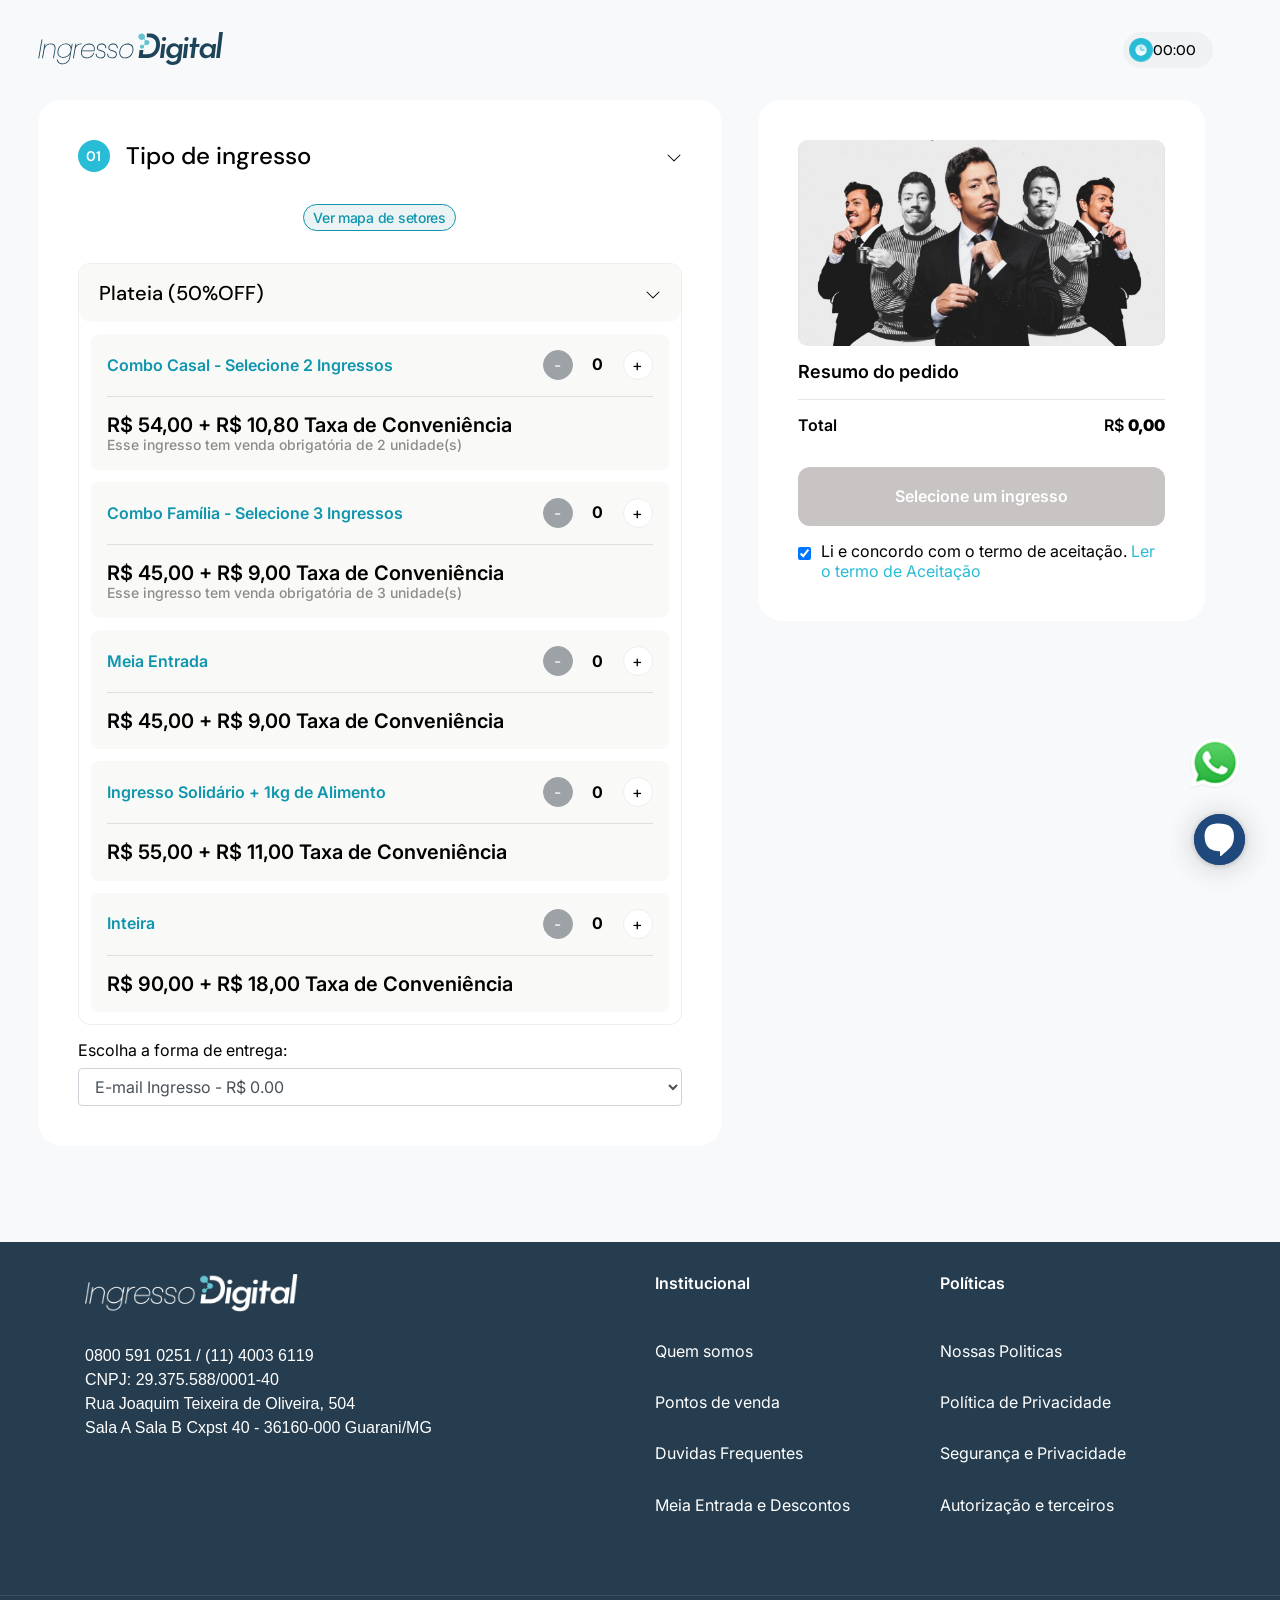
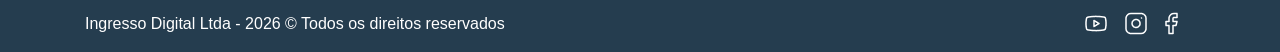
==== commit c75d78ef: "Update lngressos.html" ====
--- a/lngressos.html
+++ b/lngressos.html
@@ -304,7 +304,7 @@
                 <div class="sector_title" id="heading66420">
                   <h6 data-toggle="collapse" data-target="#collapse66420" aria-expanded="true" aria-controls="collapse66420" class="">
                     <div>
-                      Plateia                                          </div> 
+                      Plateia (50%OFF)                                 </div> 
                     <div>
                       <svg xmlns="http://www.w3.org/2000/svg" width="16" height="16" fill="currentColor" class="bi bi-chevron-down" viewBox="0 0 16 16">
                         <path fill-rule="evenodd" d="M1.646 4.646a.5.5 0 0 1 .708 0L8 10.293l5.646-5.647a.5.5 0 0 1 .708.708l-6 6a.5.5 0 0 1-.708 0l-6-6a.5.5 0 0 1 0-.708"></path>
